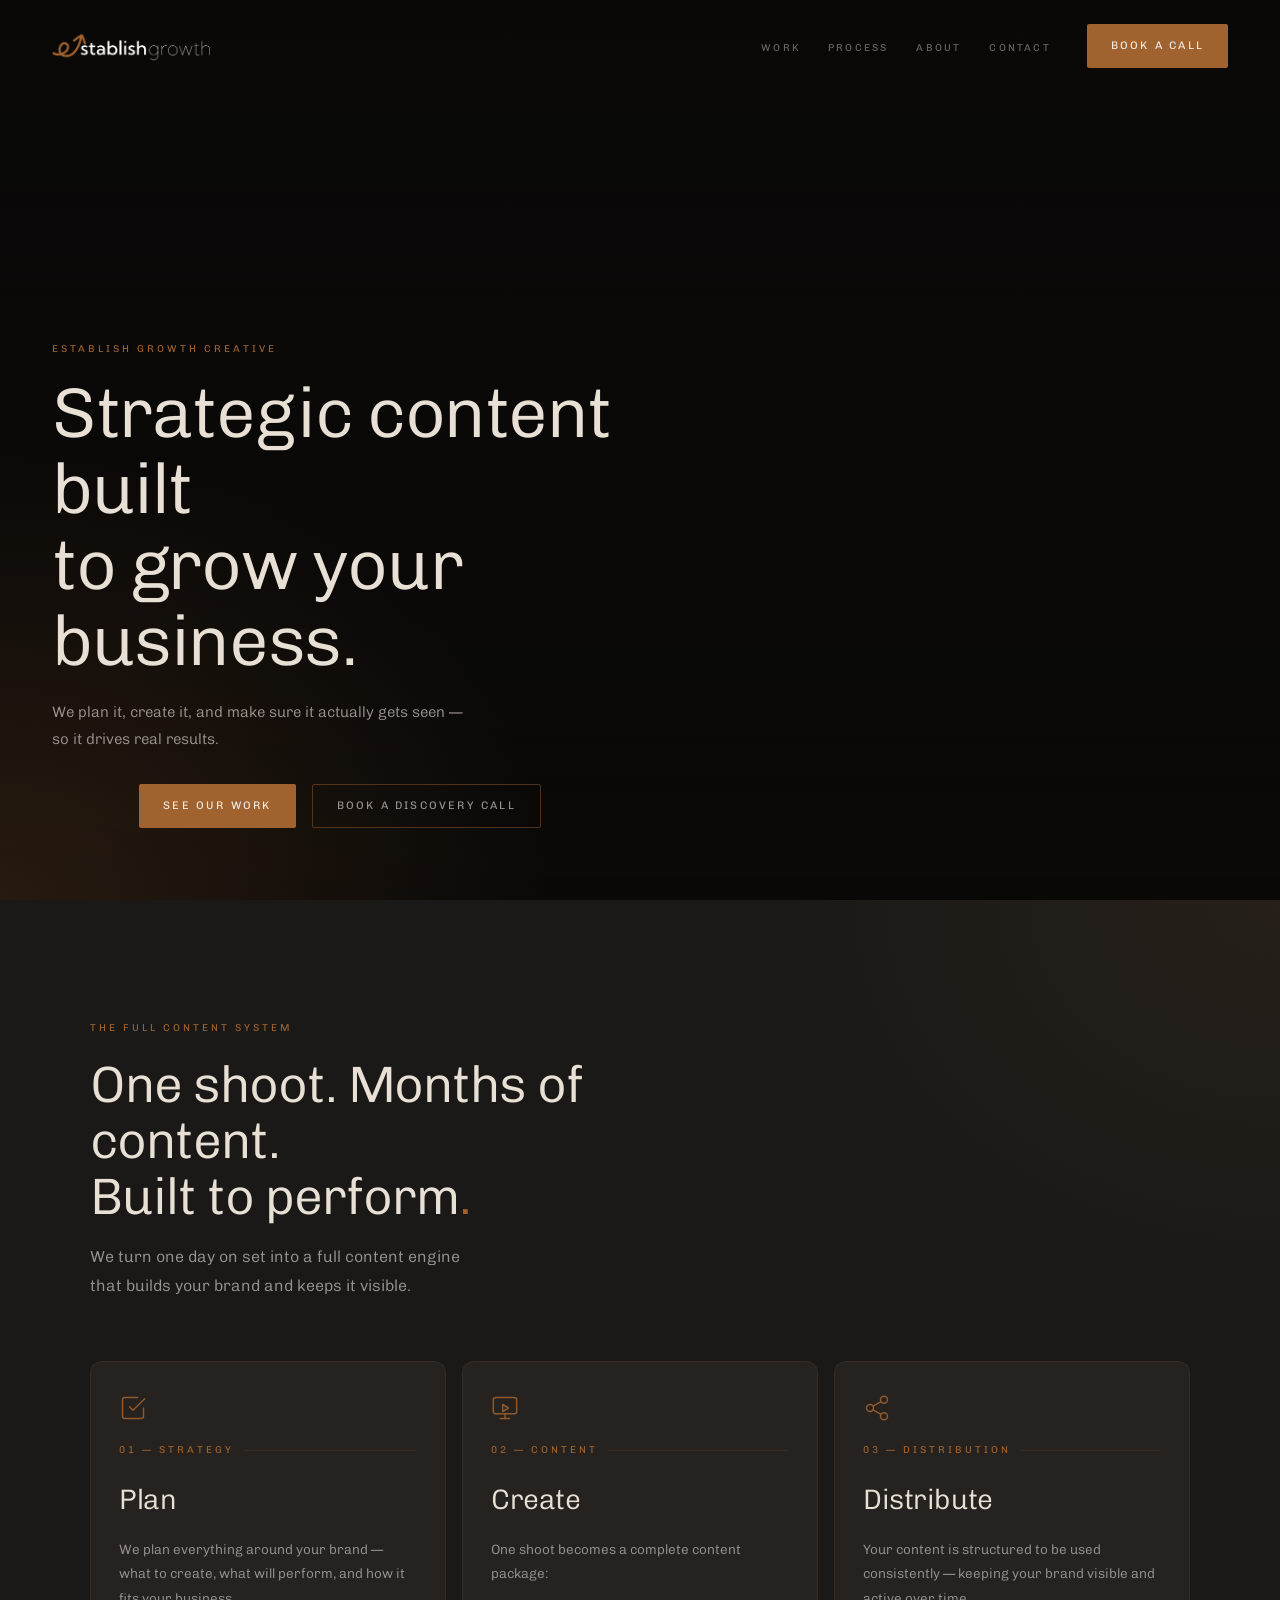
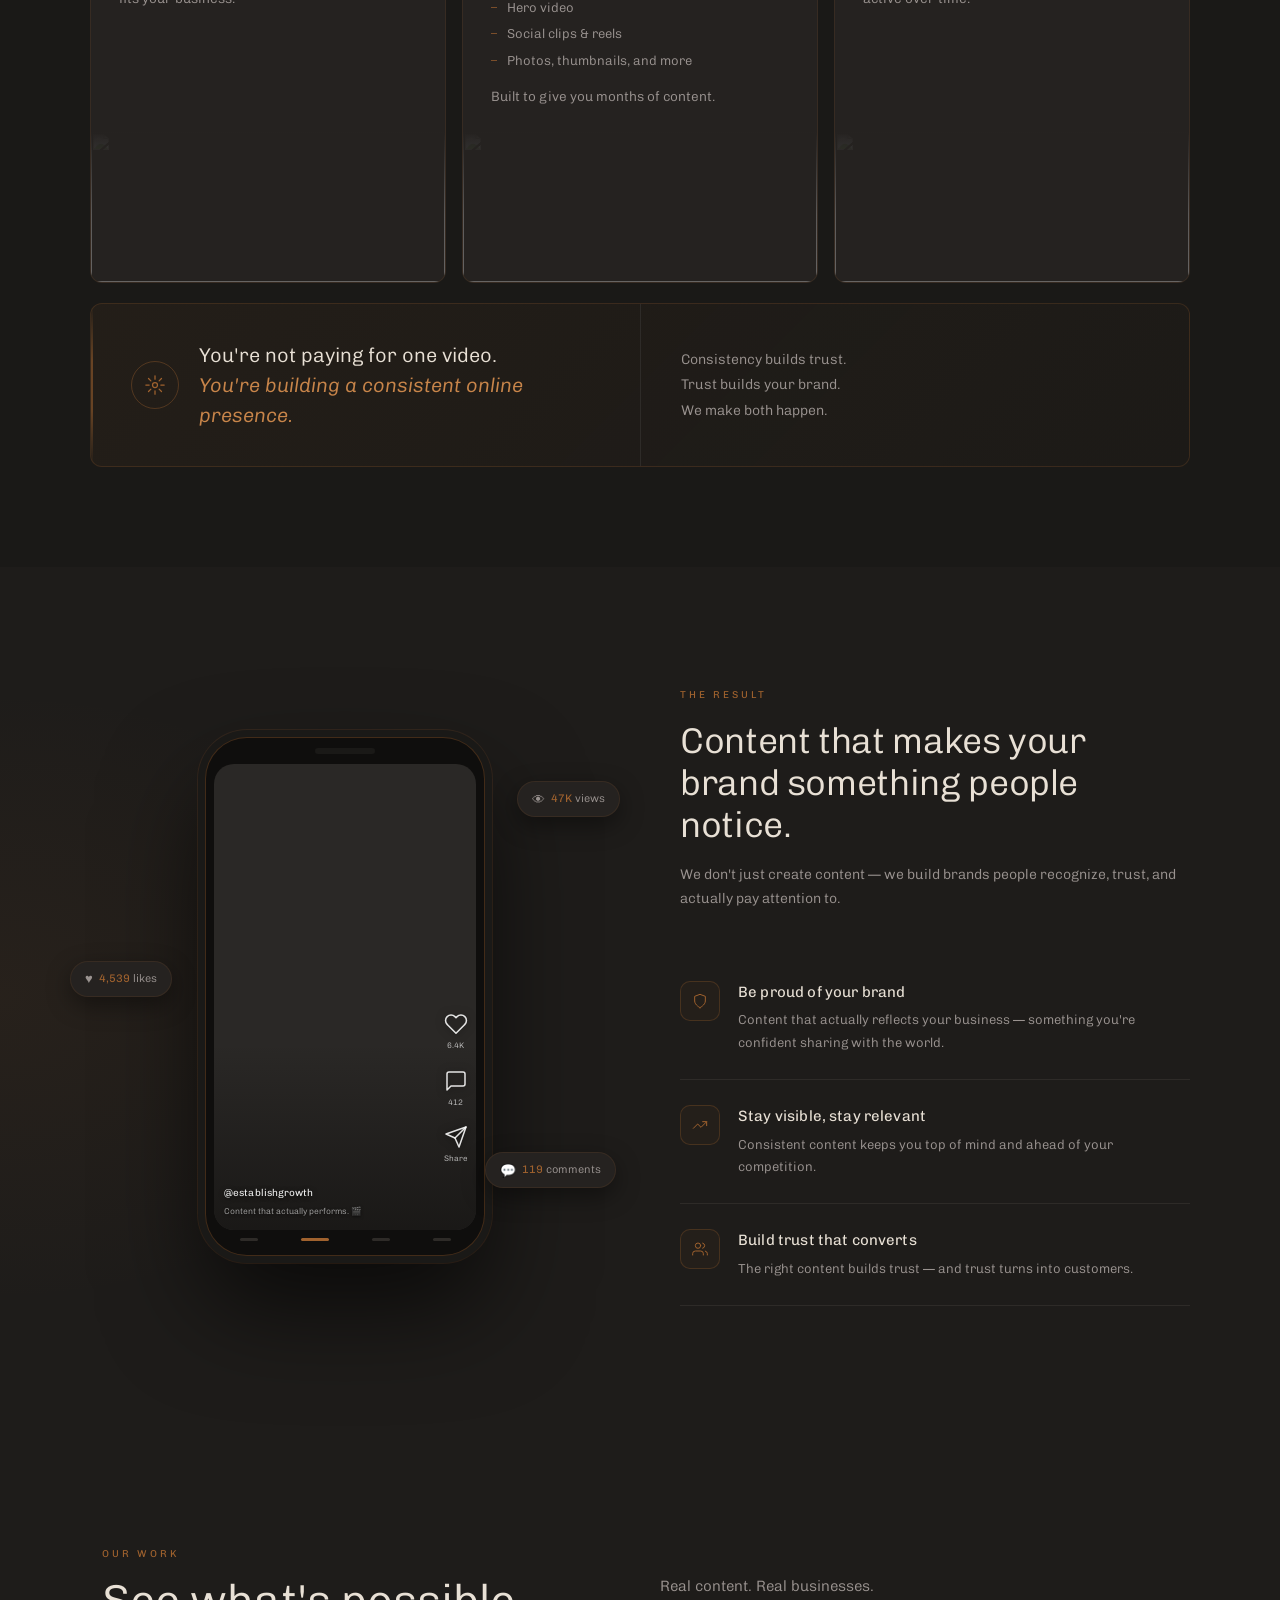
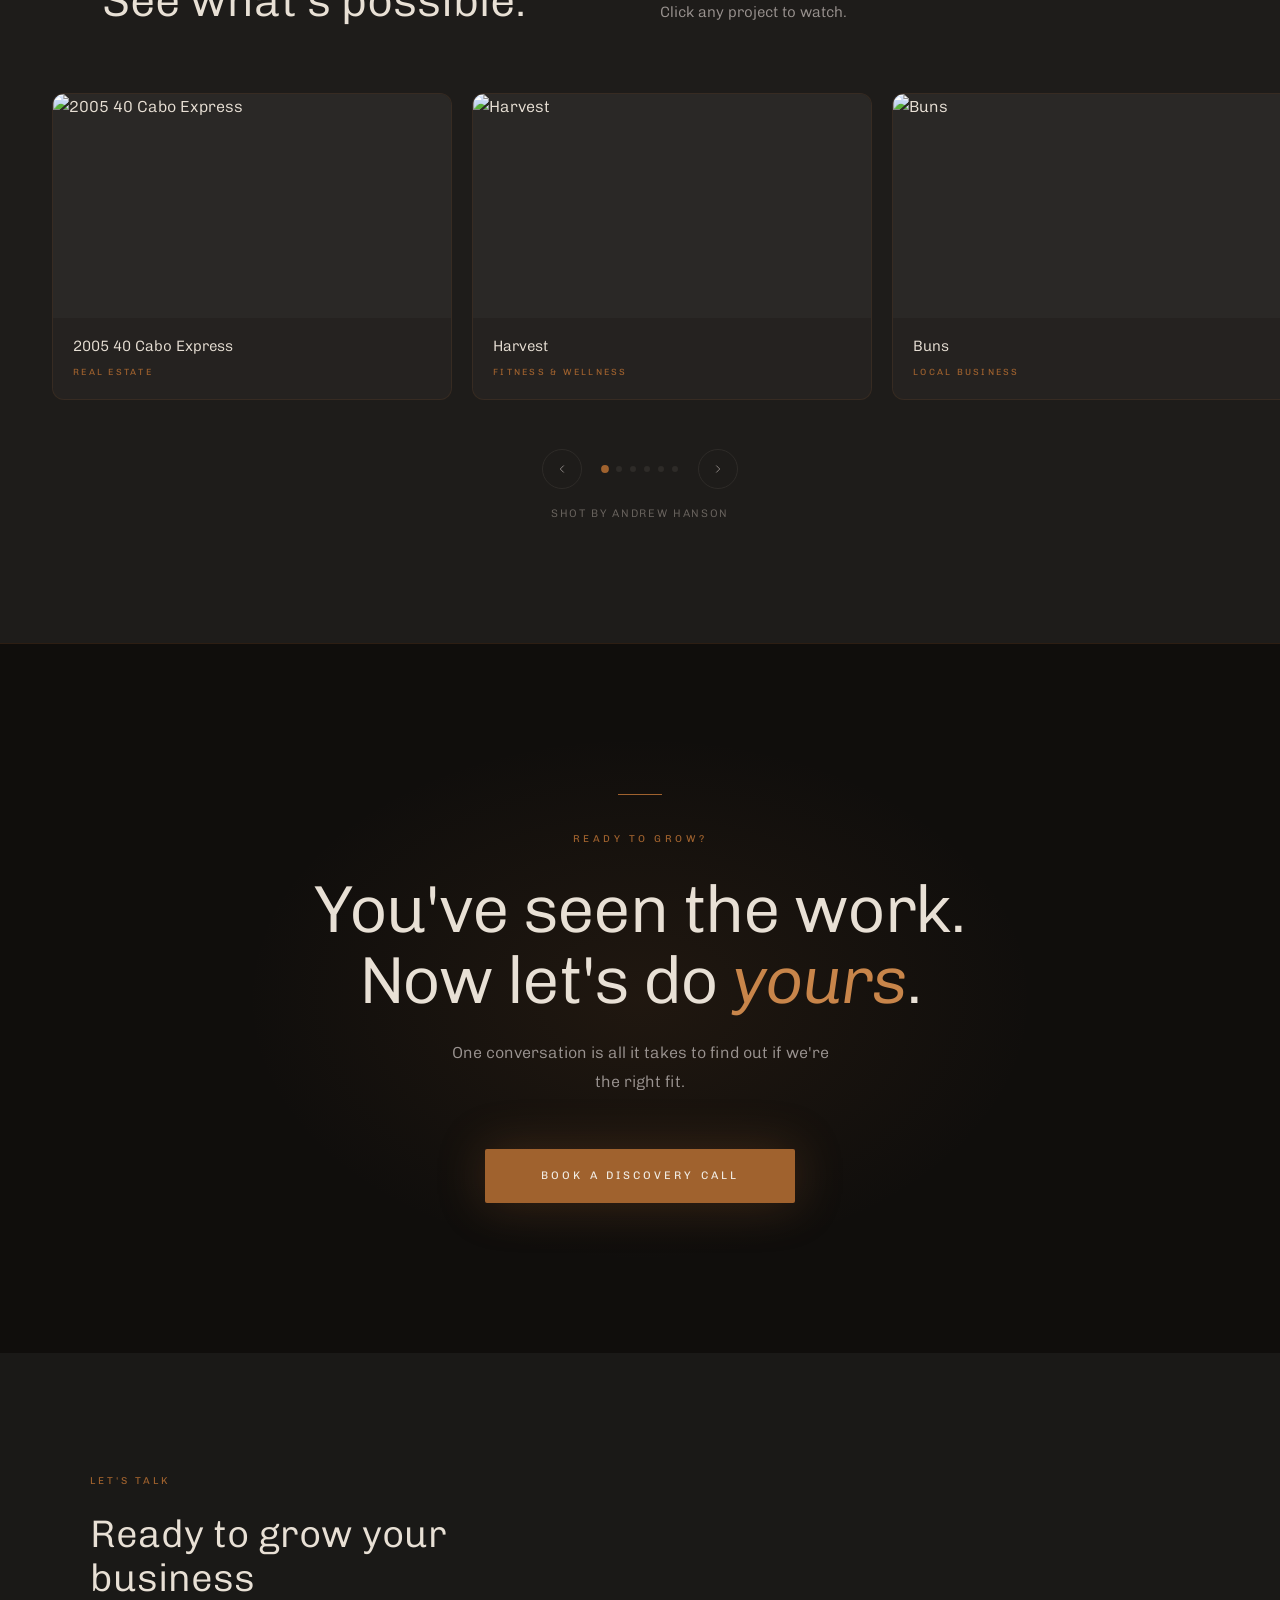
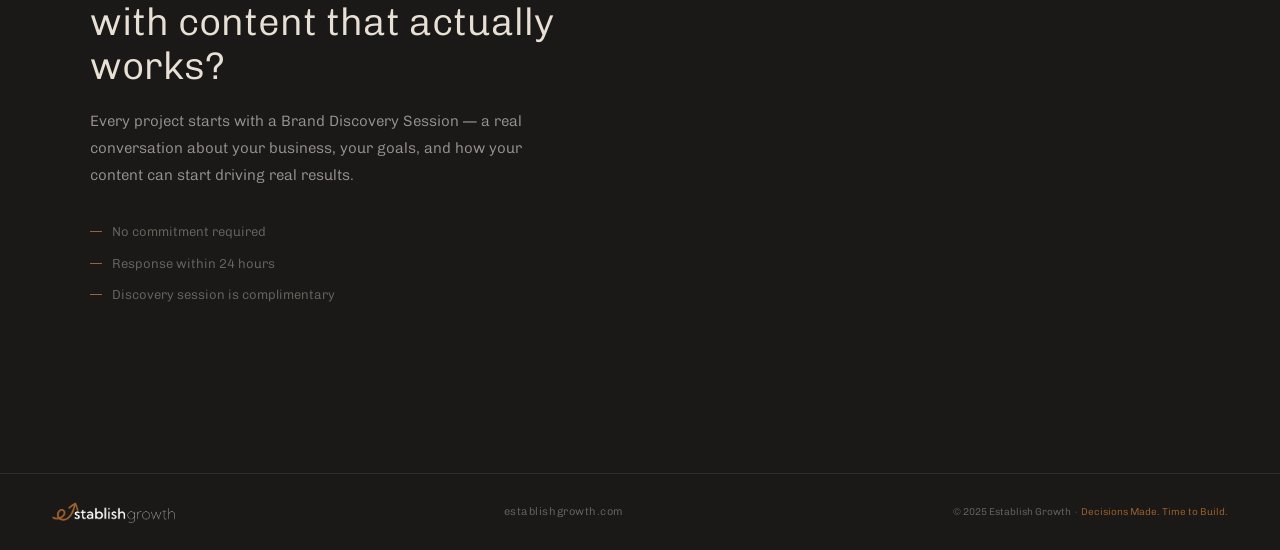
==== index.html @ cb377e22 "Embed GHL form and remove existing contact form Replaced the contact form with an embedded GHL form " ====
<!DOCTYPE html>
<html lang="en">
<head>
  <meta charset="UTF-8">
  <meta name="viewport" content="width=device-width, initial-scale=1.0">
  <title>Establish Growth Creative — Content That Actually Works</title>
  <link rel="preconnect" href="https://fonts.googleapis.com">
  <link rel="preconnect" href="https://fonts.gstatic.com" crossorigin>
  <link href="https://fonts.googleapis.com/css2?family=Chivo:wght@300;400&display=swap" rel="stylesheet">
  <style>
    :root {
      --bg:                #1A1917;
      --bg-mid:            #1E1C1A;
      --surface:           #252220;
      --surface-2:         #2A2826;
      --copper:            #A0622E;
      --copper-light:      #C8854A;
      --copper-dark:       #7A4A22;
      --copper-glow:       rgba(160,98,46,0.18);
      --copper-glow-sm:    rgba(160,98,46,0.09);
      --text:              #E8E0D5;
      --text-muted:        #9A9390;
      --text-dim:          #6B6560;
      --divider:           #2E2B28;
      --light-bg:          #F0EBE3;
      --card-border:       rgba(160,98,46,0.14);
      --card-border-hover: rgba(160,98,46,0.55);
      --radius:            2px;
    }

    *, *::before, *::after { box-sizing: border-box; margin: 0; padding: 0; }
    html { scroll-behavior: smooth; }

    body {
      font-family: 'Chivo', sans-serif;
      font-weight: 300;
      background: var(--bg);
      color: var(--text);
      overflow-x: hidden;
      line-height: 1.65;
    }

    /* ── UTILITIES ─────────────────────────────────────────── */
    .eyebrow {
      font-size: 10px;
      font-weight: 400;
      letter-spacing: 0.3em;
      text-transform: uppercase;
      color: var(--copper);
    }

    .fade-up {
      opacity: 0;
      transform: translateY(24px);
      transition: opacity 0.7s ease, transform 0.7s ease;
    }
    .fade-up.visible { opacity: 1; transform: translateY(0); }

    .btn-copper {
      font-family: 'Chivo', sans-serif;
      font-size: 11px;
      font-weight: 400;
      letter-spacing: 0.2em;
      text-transform: uppercase;
      background: var(--copper);
      color: var(--light-bg);
      border: none;
      padding: 13px 24px;
      border-radius: var(--radius);
      cursor: pointer;
      text-decoration: none;
      display: inline-block;
      transition: background 0.2s ease;
      white-space: nowrap;
    }
    .btn-copper:hover { background: var(--copper-light); }

    .btn-ghost {
      font-family: 'Chivo', sans-serif;
      font-size: 11px;
      font-weight: 400;
      letter-spacing: 0.2em;
      text-transform: uppercase;
      background: transparent;
      color: var(--text-muted);
      border: 1px solid rgba(160,98,46,0.45);
      padding: 12px 24px;
      border-radius: var(--radius);
      cursor: pointer;
      text-decoration: none;
      display: inline-block;
      transition: border-color 0.2s, color 0.2s;
      white-space: nowrap;
    }
    .btn-ghost:hover { border-color: var(--copper-light); color: var(--text); }

    /* ── NAV ───────────────────────────────────────────────── */
    nav {
      position: fixed;
      top: 0; left: 0; right: 0;
      z-index: 100;
      display: flex;
      align-items: center;
      justify-content: space-between;
      padding: 24px 52px;
      transition: background 0.4s, padding 0.4s, backdrop-filter 0.4s;
    }
    nav.scrolled {
      background: rgba(26,25,23,0.93);
      backdrop-filter: blur(16px);
      -webkit-backdrop-filter: blur(16px);
      padding: 16px 52px;
      border-bottom: 1px solid var(--divider);
    }

    .nav-logo {
      display: flex;
      align-items: center;
      text-decoration: none;
    }
    .nav-logo img {
      height: 36px;
      width: auto;
      display: block;
    }

    .nav-right {
      display: flex;
      align-items: center;
      gap: 36px;
    }
    .nav-links {
      display: flex;
      gap: 28px;
      list-style: none;
    }
    .nav-links a {
      font-size: 10px;
      font-weight: 400;
      letter-spacing: 0.22em;
      text-transform: uppercase;
      color: var(--text-dim);
      text-decoration: none;
      transition: color 0.2s;
    }
    .nav-links a:hover { color: var(--text); }

    .hamburger {
      display: none;
      flex-direction: column;
      gap: 5px;
      cursor: pointer;
      padding: 4px;
    }
    .hamburger span {
      display: block;
      width: 22px;
      height: 1px;
      background: var(--text);
      transition: all 0.3s;
    }

    .mobile-menu {
      display: none;
      position: fixed;
      inset: 0;
      z-index: 99;
      background: rgba(26,25,23,0.98);
      backdrop-filter: blur(20px);
      flex-direction: column;
      align-items: center;
      justify-content: center;
      gap: 36px;
    }
    .mobile-menu.open { display: flex; }
    .mobile-menu a {
      font-size: 26px;
      font-weight: 300;
      color: var(--text);
      text-decoration: none;
      letter-spacing: 0.04em;
      transition: color 0.2s;
    }
    .mobile-menu a:hover { color: var(--copper); }

    /* ── HERO ──────────────────────────────────────────────── */
    #hero {
      position: relative;
      height: 100vh;
      min-height: 600px;
      overflow: hidden;
      display: flex;
      align-items: flex-end;
      background: #0a0908;
    }

    /* Full-bleed Vimeo background */
    .hero-vimeo-bg {
      position: absolute;
      top: 50%; left: 50%;
      transform: translate(-50%, -50%);
      /* always covers viewport regardless of aspect ratio */
      width: 100vw;
      height: 56.25vw;   /* 16:9 */
      min-height: 100vh;
      min-width: 177.78vh; /* 16:9 inverse */
      pointer-events: none;
      z-index: 0;
    }
    .hero-vimeo-bg iframe {
      position: absolute;
      top: 0; left: 0;
      width: 100%; height: 100%;
      border: none;
    }

    /* Dark overlay for readability */
    .hero-overlay {
      position: absolute;
      inset: 0;
      background: linear-gradient(
        to top,
        rgba(10,9,8,0.80) 0%,
        rgba(10,9,8,0.45) 50%,
        rgba(10,9,8,0.25) 100%
      );
      z-index: 1;
    }

    /* Copper glow bottom-left */
    .hero-glow {
      position: absolute;
      bottom: 0; left: 0;
      width: 600px; height: 500px;
      background: radial-gradient(ellipse at bottom left, rgba(160,98,46,0.2) 0%, transparent 65%);
      z-index: 2;
      pointer-events: none;
    }

    /* Text content — bottom-left, cinematic */
    .hero-content {
      position: relative;
      z-index: 3;
      padding: 0 52px 72px;
      max-width: 680px;
    }

    .hero-eyebrow { margin-bottom: 18px; }

    .hero-h1 {
      font-size: clamp(36px, 5.5vw, 72px);
      font-weight: 300;
      line-height: 1.08;
      color: var(--text);
      letter-spacing: -0.02em;
      margin-bottom: 20px;
    }

    .hero-sub {
      font-size: 15px;
      color: var(--text-muted);
      max-width: 420px;
      margin-bottom: 32px;
      line-height: 1.75;
    }
    .hero-ctas {
      display: flex;
      gap: 16px;
      align-items: center;
      flex-wrap: wrap;
      justify-content: center;
    }

    /* ── POSITIONING ───────────────────────────────────────── */
    #hook {
      padding: 100px 52px;
      background: var(--bg);
      position: relative;
      overflow: hidden;
      text-align: center;
    }

    .hook-glow {
      position: absolute;
      top: 50%; left: 50%;
      transform: translate(-50%, -50%);
      width: 700px; height: 500px;
      background: radial-gradient(ellipse, rgba(160,98,46,0.07) 0%, transparent 68%);
      pointer-events: none;
    }

    .hook-inner {
      max-width: 700px;
      margin: 0 auto;
      position: relative;
      z-index: 1;
    }

    .hook-problem-label {
      font-size: clamp(22px, 3vw, 38px);
      font-weight: 300;
      color: var(--text);
      letter-spacing: -0.01em;
      line-height: 1.2;
      margin-bottom: 32px;
    }

    .hook-problem-label em {
      font-style: normal;
      color: var(--copper);
    }

    .hook-headline {
      font-size: clamp(26px, 4vw, 52px);
      font-weight: 300;
      color: var(--text);
      line-height: 1.15;
      letter-spacing: -0.02em;
      margin-bottom: 28px;
    }

    .hook-body {
      font-size: clamp(15px, 1.5vw, 18px);
      color: var(--text-muted);
      line-height: 1.8;
      margin-bottom: 36px;
    }

    .hook-bridge {
      font-size: clamp(16px, 1.8vw, 22px);
      font-weight: 300;
      color: var(--text);
      font-style: italic;
      opacity: 0.75;
    }

    /* ── CONTENT SYSTEM ─────────────────────────────────────── */
    #system {
      padding: 120px 52px 100px;
      background: var(--bg);
      position: relative;
      overflow: hidden;
    }

    .system-corner-glow {
      position: absolute;
      top: 0; right: 0;
      width: 650px; height: 520px;
      background: radial-gradient(ellipse at top right, rgba(160,98,46,0.09) 0%, transparent 58%);
      pointer-events: none;
      z-index: 0;
    }

    .system-bg-photo {
      position: absolute;
      top: -30px; right: -30px;
      width: 500px; height: 400px;
      background: url('https://raw.githubusercontent.com/establishgrowth/establish-growth/main/whiskey-thumbnail.jpg') center/cover;
      opacity: 0.055;
      border-radius: 0 0 0 80px;
      pointer-events: none;
      z-index: 0;
    }

    .system-inner {
      max-width: 1100px;
      margin: 0 auto;
      position: relative;
      z-index: 1;
    }

    .system-header {
      max-width: 640px;
      margin-bottom: 60px;
    }

    .system-header .eyebrow { margin-bottom: 20px; }

    .system-headline {
      font-size: clamp(30px, 4vw, 54px);
      font-weight: 300;
      color: var(--text);
      line-height: 1.1;
      letter-spacing: -0.02em;
      margin-bottom: 18px;
    }

    .system-headline .hl-dot { color: var(--copper); }

    .system-subhead {
      font-size: clamp(14px, 1.4vw, 16px);
      color: var(--text-muted);
      font-weight: 300;
      line-height: 1.8;
    }

    .system-cols {
      display: grid;
      grid-template-columns: repeat(3, 1fr);
      gap: 16px;
      background: transparent;
      border: none;
      border-radius: 0;
      overflow: visible;
      margin-bottom: 20px;
    }

    .sys-col {
      background: var(--surface);
      border: 1px solid var(--card-border);
      border-radius: 12px;
      padding: 0;
      overflow: hidden;
      display: flex;
      flex-direction: column;
      transition: border-color 0.3s ease, transform 0.35s ease, box-shadow 0.35s ease;
    }

    .sys-col:hover {
      border-color: rgba(160,98,46,0.48);
      transform: translateY(-5px);
      box-shadow: 0 24px 56px rgba(0,0,0,0.45), 0 0 32px rgba(160,98,46,0.07);
    }

    .sys-col-content {
      padding: 32px 28px 24px;
      flex: 1;
    }

    .sys-col-icon {
      width: 28px;
      height: 28px;
      color: var(--copper);
      opacity: 0.88;
      margin-bottom: 20px;
    }

    .sys-col-icon svg {
      width: 100%;
      height: 100%;
      stroke: currentColor;
      fill: none;
      stroke-width: 1.25;
      stroke-linecap: round;
      stroke-linejoin: round;
    }

    .sys-col-num {
      font-size: 10px;
      font-weight: 400;
      letter-spacing: 0.3em;
      text-transform: uppercase;
      color: var(--copper);
      margin-bottom: 18px;
      display: flex;
      align-items: center;
      gap: 10px;
    }

    .sys-col-num::after {
      content: '';
      flex: 1;
      height: 1px;
      background: var(--card-border);
    }

    .sys-col-title {
      font-size: clamp(22px, 2.2vw, 30px);
      font-weight: 300;
      color: var(--text);
      margin-bottom: 14px;
      letter-spacing: -0.015em;
    }

    .sys-col-body {
      font-size: 13.5px;
      color: var(--text-muted);
      line-height: 1.8;
    }

    .sys-col-list {
      list-style: none;
      margin-top: 12px;
      display: flex;
      flex-direction: column;
      gap: 7px;
    }

    .sys-col-list li {
      font-size: 13px;
      color: var(--text-muted);
      padding-left: 16px;
      position: relative;
      line-height: 1.5;
    }

    .sys-col-list li::before {
      content: '';
      position: absolute;
      left: 0; top: 9px;
      width: 6px; height: 1px;
      background: var(--copper);
      opacity: 0.7;
    }

    /* Card image strip */
    .sys-col-visual {
      height: 150px;
      position: relative;
      overflow: hidden;
      flex-shrink: 0;
    }

    .sys-col-visual-img {
      width: 100%;
      height: 100%;
      object-fit: cover;
      opacity: 0.42;
      transition: opacity 0.5s ease, transform 0.65s ease;
      filter: saturate(0.55);
      display: block;
    }

    .sys-col:hover .sys-col-visual-img {
      opacity: 0.58;
      transform: scale(1.05);
    }

    .sys-col-visual-overlay {
      position: absolute;
      inset: 0;
      background: linear-gradient(to bottom, var(--surface) 0%, rgba(37,34,32,0.15) 55%, rgba(37,34,32,0) 100%);
    }

    /* System closer — two-column callout bar */
    .system-closer {
      display: grid;
      grid-template-columns: 1fr auto 1fr;
      align-items: center;
      margin-top: 20px;
      border: 1px solid rgba(160,98,46,0.22);
      border-radius: 12px;
      background: linear-gradient(135deg, rgba(160,98,46,0.07) 0%, rgba(160,98,46,0.02) 100%);
      overflow: hidden;
      position: relative;
    }

    .system-closer::before {
      content: '';
      position: absolute;
      top: 0; left: 0; bottom: 0;
      width: 2px;
      background: linear-gradient(to bottom, transparent, var(--copper) 35%, var(--copper) 65%, transparent);
      opacity: 0.55;
    }

    .closer-left {
      padding: 36px 40px;
      display: flex;
      align-items: center;
      gap: 20px;
    }

    .closer-icon {
      width: 48px;
      height: 48px;
      border: 1px solid rgba(160,98,46,0.38);
      border-radius: 50%;
      display: flex;
      align-items: center;
      justify-content: center;
      flex-shrink: 0;
      color: var(--copper);
    }

    .closer-icon svg {
      width: 20px; height: 20px;
      stroke: currentColor;
      fill: none;
      stroke-width: 1.5;
      stroke-linecap: round;
      stroke-linejoin: round;
    }

    .closer-text-main {
      font-size: clamp(15px, 1.7vw, 20px);
      font-weight: 300;
      color: var(--text);
      line-height: 1.5;
    }

    .closer-text-main strong {
      color: var(--copper-light);
      font-weight: 300;
      font-style: italic;
    }

    .closer-divider {
      width: 1px;
      align-self: stretch;
      background: var(--divider);
    }

    .closer-right {
      padding: 36px 40px;
      font-size: 14px;
      color: var(--text-muted);
      line-height: 1.85;
    }

    /* ── CONVERSION BREAK ───────────────────────────────────── */
    #addon {
      padding: 150px 52px;
      background: #100e0c;
      position: relative;
      overflow: hidden;
      text-align: center;
      border-top: 1px solid rgba(160,98,46,0.2);
    }

    .addon-glow {
      position: absolute;
      top: 50%; left: 50%;
      transform: translate(-50%, -50%);
      width: 900px; height: 600px;
      background: radial-gradient(ellipse, rgba(160,98,46,0.11) 0%, transparent 62%);
      pointer-events: none;
    }

    .addon-inner {
      max-width: 660px;
      margin: 0 auto;
      position: relative;
      z-index: 1;
    }

    .addon-rule {
      width: 44px;
      height: 1px;
      background: var(--copper);
      margin: 0 auto 36px;
      opacity: 0.85;
    }

    .addon-inner .eyebrow {
      margin-bottom: 26px;
      letter-spacing: 0.35em;
    }

    .addon-headline {
      font-size: clamp(36px, 5.2vw, 68px);
      font-weight: 300;
      color: var(--text);
      line-height: 1.08;
      letter-spacing: -0.025em;
      margin-bottom: 22px;
    }

    .addon-headline em {
      font-style: italic;
      color: var(--copper-light);
    }

    .addon-sub {
      font-size: clamp(14px, 1.4vw, 16px);
      color: var(--text-muted);
      line-height: 1.8;
      margin: 0 auto 52px;
      max-width: 400px;
    }

    .btn-addon {
      font-family: 'Chivo', sans-serif;
      font-size: 11px;
      font-weight: 400;
      letter-spacing: 0.28em;
      text-transform: uppercase;
      background: var(--copper);
      color: var(--light-bg);
      border: none;
      padding: 18px 56px;
      border-radius: var(--radius);
      cursor: pointer;
      text-decoration: none;
      display: inline-block;
      transition: background 0.25s ease, box-shadow 0.3s ease;
      box-shadow: 0 0 48px rgba(160,98,46,0.28);
    }
    .btn-addon:hover {
      background: var(--copper-light);
      box-shadow: 0 0 72px rgba(160,98,46,0.5);
    }

    @media (max-width: 900px) {
      #hook   { padding: 80px 24px; }
      #system { padding: 80px 24px; }
      #addon  { padding: 100px 24px; }
      .system-cols { grid-template-columns: 1fr; }
      .system-closer { grid-template-columns: 1fr; }
      .closer-divider { display: none; }
      .closer-left  { padding: 28px 24px; }
      .closer-right { padding: 0 24px 28px; border-top: 1px solid var(--divider); margin-top: 0; }
    }

    /* ── PROCESS ───────────────────────────────────────────── */
    #process {
      padding: 120px 52px;
      background: var(--bg-mid);
      position: relative;
      overflow: hidden;
    }

    .process-left-glow {
      position: absolute;
      left: 0; top: 50%;
      transform: translateY(-50%);
      width: 500px; height: 700px;
      background: radial-gradient(ellipse at left center, rgba(160,98,46,0.07) 0%, transparent 62%);
      pointer-events: none;
      z-index: 0;
    }

    .process-inner {
      max-width: 1100px;
      margin: 0 auto;
      display: grid;
      grid-template-columns: 1fr 1fr;
      gap: 80px;
      align-items: center;
      position: relative;
      z-index: 1;
    }

    /* Phone social UI sidebar */
    .phone-social-actions {
      position: absolute;
      right: 8px;
      bottom: 65px;
      z-index: 4;
      display: flex;
      flex-direction: column;
      align-items: center;
      gap: 16px;
    }

    .phone-social-action {
      display: flex;
      flex-direction: column;
      align-items: center;
      gap: 3px;
    }

    .phone-action-icon {
      width: 24px;
      height: 24px;
      color: rgba(255,255,255,0.88);
      filter: drop-shadow(0 1px 4px rgba(0,0,0,0.55));
    }

    .phone-action-count {
      font-size: 8px;
      color: rgba(255,255,255,0.7);
      letter-spacing: 0.01em;
      text-align: center;
      font-family: 'Chivo', sans-serif;
    }

    /* Phone handle/caption overlay */
    .phone-handle-overlay {
      position: absolute;
      bottom: 12px;
      left: 10px;
      right: 46px;
      z-index: 4;
      display: flex;
      flex-direction: column;
      gap: 2px;
    }

    .phone-handle {
      font-size: 10px;
      font-weight: 400;
      color: rgba(255,255,255,0.92);
      letter-spacing: 0.01em;
      text-shadow: 0 1px 5px rgba(0,0,0,0.65);
      font-family: 'Chivo', sans-serif;
    }

    .phone-caption {
      font-size: 8.5px;
      color: rgba(255,255,255,0.6);
      text-shadow: 0 1px 3px rgba(0,0,0,0.5);
      font-family: 'Chivo', sans-serif;
    }

    /* Outcome icon squares */
    .outcome-icon {
      width: 40px;
      height: 40px;
      border: 1px solid rgba(160,98,46,0.28);
      border-radius: 10px;
      display: flex;
      align-items: center;
      justify-content: center;
      flex-shrink: 0;
      color: var(--copper);
      background: rgba(160,98,46,0.05);
      margin-top: 1px;
    }

    .outcome-icon svg {
      width: 16px; height: 16px;
      stroke: currentColor;
      fill: none;
      stroke-width: 1.5;
      stroke-linecap: round;
      stroke-linejoin: round;
    }

    /* ── Phone mockup side ── */
    .process-phone-wrap {
      display: flex;
      align-items: center;
      justify-content: center;
      position: relative;
      padding: 40px 20px;
    }

    .phone-frame {
      width: 280px;
      background: #0f0e0d;
      border-radius: 42px;
      border: 1.5px solid rgba(160,98,46,0.35);
      box-shadow:
        0 0 0 7px #1a1917,
        0 0 0 8px rgba(160,98,46,0.15),
        0 50px 100px rgba(0,0,0,0.65);
      position: relative;
      z-index: 2;
      overflow: hidden;
      padding: 10px 8px;
      transition: box-shadow 0.8s ease;
    }

    .phone-frame.glow-finish {
      box-shadow:
        0 0 0 7px #1a1917,
        0 0 0 8px rgba(160,98,46,0.3),
        0 0 60px rgba(160,98,46,0.18),
        0 50px 100px rgba(0,0,0,0.65);
    }

    .phone-notch {
      width: 60px;
      height: 6px;
      background: #1a1917;
      border-radius: 10px;
      margin: 0 auto 10px;
    }

    .phone-video-area {
      width: 100%;
      aspect-ratio: 9/16;
      background: var(--surface-2);
      border-radius: 20px;
      display: flex;
      flex-direction: column;
      align-items: center;
      justify-content: center;
      gap: 10px;
      position: relative;
      overflow: hidden;
    }

    .phone-video-area::after {
      content: '';
      position: absolute;
      inset: 0;
      background: linear-gradient(to top, rgba(10,9,8,0.5) 0%, transparent 40%);
      border-radius: 20px;
    }

    /* Bottom bar mock */
    .phone-bottom-bar {
      display: flex;
      justify-content: space-around;
      align-items: center;
      padding: 8px 4px 4px;
    }
    .phone-bar-dot {
      width: 18px; height: 3px;
      border-radius: 2px;
      background: var(--divider);
    }
    .phone-bar-dot.active {
      background: var(--copper);
      width: 28px;
    }

    /* Floating engagement bubbles */
    .bubble {
      position: absolute;
      background: var(--surface);
      border: 1px solid var(--card-border);
      border-radius: 100px;
      display: flex;
      align-items: center;
      gap: 6px;
      padding: 8px 14px;
      font-size: 11px;
      font-weight: 300;
      color: var(--text-muted);
      white-space: nowrap;
      z-index: 3;
      box-shadow: 0 8px 24px rgba(0,0,0,0.4);
      opacity: 0;
      transition: opacity 0.5s ease;
    }
    .bubble.bubble-visible { opacity: 1; }

    .bubble-icon { font-size: 13px; line-height: 1; }
    .bubble-copper { color: var(--copper); font-weight: 400; }

    .bubble-views {
      top: 14%;
      right: -20px;
      animation: bubbleFloat 4s ease-in-out infinite;
    }
    .bubble-likes {
      top: 44%;
      left: -20px;
      animation: bubbleFloat 4s ease-in-out infinite 1.3s;
    }
    .bubble-comments {
      bottom: 18%;
      right: -16px;
      animation: bubbleFloat 4s ease-in-out infinite 2.1s;
    }

    @keyframes bubbleFloat {
      0%, 100% { transform: translateY(0px); }
      50%       { transform: translateY(-7px); }
    }

    /* ── Outcome side ── */
    .process-right { display: flex; flex-direction: column; gap: 0; }

    .process-header { margin-bottom: 44px; }
    .process-header .eyebrow { margin-bottom: 16px; }

    .process-heading {
      font-size: clamp(24px, 2.8vw, 38px);
      font-weight: 300;
      color: var(--text);
      line-height: 1.18;
      margin-bottom: 16px;
      letter-spacing: -0.01em;
    }

    .process-sub {
      font-size: 14px;
      color: var(--text-muted);
      line-height: 1.75;
    }

    .outcome-point {
      display: flex;
      gap: 18px;
      padding: 24px 0;
      border-bottom: 1px solid var(--divider);
      align-items: flex-start;
    }
    .outcome-point:first-of-type { border-top: 1px solid var(--divider); }

    .outcome-dot {
      width: 6px;
      height: 6px;
      border-radius: 50%;
      background: var(--copper);
      flex-shrink: 0;
      margin-top: 7px;
      opacity: 0.8;
    }

    .outcome-content {}

    .outcome-title {
      font-size: 15px;
      font-weight: 400;
      color: var(--text);
      margin-bottom: 5px;
      letter-spacing: 0.01em;
    }

    .outcome-desc {
      font-size: 13px;
      color: var(--text-muted);
      line-height: 1.75;
    }

    @media (max-width: 900px) {
      #process { padding: 80px 24px; }
      .process-inner {
        grid-template-columns: 1fr;
        gap: 52px;
      }
      .phone-frame { width: 240px; }
      .bubble-views  { right: -10px; }
      .bubble-likes  { left: -10px; }
      .bubble-comments { right: -8px; }
    }

    /* ── GALLERY ───────────────────────────────────────────── */
    #work {
      padding: 120px 0;
      background: var(--bg-mid);
    }
    .work-header {
      padding: 0 52px;
      max-width: 1180px;
      margin: 0 auto 52px;
      display: grid;
      grid-template-columns: 1fr 1fr;
      gap: 40px;
      align-items: end;
    }
    .work-header .eyebrow { margin-bottom: 14px; }
    .work-heading {
      font-size: clamp(26px, 3.5vw, 48px);
      font-weight: 300;
      color: var(--text);
      line-height: 1.1;
    }
    .work-sub {
      font-size: 15px;
      color: var(--text-muted);
      line-height: 1.75;
    }

    .carousel-wrapper { position: relative; }
    .carousel-outer {
      overflow: hidden;
      padding: 16px 52px 16px;
      cursor: grab;
      user-select: none;
    }
    .carousel-outer:active { cursor: grabbing; }
    .carousel-track {
      display: flex;
      gap: 20px;
      transition: transform 0.45s cubic-bezier(0.25, 0.46, 0.45, 0.94);
      will-change: transform;
    }

    .video-card {
      flex: 0 0 400px;
      border-radius: 12px;
      overflow: hidden;
      background: var(--surface);
      border: 1px solid var(--card-border);
      cursor: pointer;
      transition: border-color 0.25s, transform 0.25s;
    }
    .video-card:hover {
      border-color: var(--card-border-hover);
      transform: translateY(-4px);
    }

    .card-thumb {
      position: relative;
      width: 100%;
      aspect-ratio: 16/9;
      background: var(--surface-2);
      display: flex;
      align-items: center;
      justify-content: center;
      overflow: hidden;
    }
    .card-thumb img {
      position: absolute;
      inset: 0;
      width: 100%; height: 100%;
      object-fit: cover;
    }
    .card-thumb-label {
      font-size: 11px;
      letter-spacing: 0.28em;
      text-transform: uppercase;
      color: var(--text-dim);
      user-select: none;
    }
    .card-duotone {
      position: absolute;
      inset: 0;
      background: #A0622E;
      mix-blend-mode: multiply;
      opacity: 0;
      transition: opacity 0.25s ease;
      pointer-events: none;
    }
    .card-play-overlay {
      position: absolute;
      inset: 0;
      display: flex;
      align-items: center;
      justify-content: center;
      opacity: 0;
      transition: opacity 0.25s ease;
    }
    .card-play-btn {
      width: 54px; height: 54px;
      border-radius: 50%;
      background: rgba(245,242,237,0.9);
      border: 2px solid var(--copper);
      display: flex;
      align-items: center;
      justify-content: center;
    }
    .card-play-btn svg { width: 16px; height: 16px; fill: var(--copper); margin-left: 2px; }

    .video-card:hover .card-duotone { opacity: 0.65; }
    .video-card:hover .card-play-overlay { opacity: 1; }

    .card-info { padding: 16px 20px 20px; }
    .card-title { font-size: 15px; font-weight: 300; color: var(--text); margin-bottom: 6px; }
    .card-cat {
      font-size: 9px;
      font-weight: 400;
      letter-spacing: 0.25em;
      text-transform: uppercase;
      color: var(--copper);
    }

    .carousel-credit {
      text-align: center;
      font-size: 11px;
      letter-spacing: 0.15em;
      text-transform: uppercase;
      color: var(--text-dim);
      margin-top: 16px;
      min-height: 16px;
      transition: opacity 0.3s ease;
    }

    .carousel-controls {
      display: flex;
      align-items: center;
      justify-content: center;
      gap: 20px;
      margin-top: 32px;
      padding: 0 52px;
    }
    .c-arrow {
      width: 40px; height: 40px;
      border: 1px solid var(--divider);
      border-radius: 50%;
      background: transparent;
      display: flex;
      align-items: center;
      justify-content: center;
      cursor: pointer;
      color: var(--text-muted);
      transition: border-color 0.2s, color 0.2s, background 0.2s;
    }
    .c-arrow:hover { border-color: var(--copper); color: var(--copper); background: var(--copper-glow-sm); }
    .c-arrow svg { width: 14px; height: 14px; stroke: currentColor; fill: none; stroke-width: 1.5; }

    .c-dots { display: flex; gap: 8px; align-items: center; }
    .dot {
      width: 6px; height: 6px;
      border-radius: 50%;
      background: var(--divider);
      cursor: pointer;
      transition: background 0.2s, transform 0.2s;
    }
    .dot.active { background: var(--copper); transform: scale(1.3); }

    /* ── LIGHTBOX ──────────────────────────────────────────── */
    .lightbox {
      position: fixed;
      inset: 0;
      z-index: 1000;
      background: rgba(0,0,0,0.9);
      display: flex;
      align-items: center;
      justify-content: center;
      opacity: 0;
      pointer-events: none;
      transition: opacity 0.3s ease;
    }
    .lightbox.open { opacity: 1; pointer-events: all; }
    .lb-inner {
      position: relative;
      width: 80vw;
      max-width: 1100px;
      aspect-ratio: 16/9;
      background: #000;
      border-radius: 2px;
    }
    .lb-inner iframe { width: 100%; height: 100%; border: none; }
    .lb-close {
      position: absolute;
      top: -44px; right: 0;
      background: none;
      border: none;
      color: var(--text-muted);
      font-family: 'Chivo', sans-serif;
      font-size: 11px;
      letter-spacing: 0.2em;
      text-transform: uppercase;
      cursor: pointer;
      display: flex;
      align-items: center;
      gap: 8px;
      transition: color 0.2s;
    }
    .lb-close:hover { color: var(--text); }

    /* ── ABOUT ─────────────────────────────────────────────── */
    #about {
      padding: 120px 52px;
      background: var(--surface);
    }
    .about-inner {
      max-width: 1100px;
      margin: 0 auto;
      display: grid;
      grid-template-columns: 1fr 1.1fr;
      gap: 72px;
      align-items: center;
    }
    .about-photo-block {
      background: var(--surface-2);
      border: 1px solid var(--card-border);
      border-radius: var(--radius);
      aspect-ratio: 4/5;
      display: flex;
      align-items: center;
      justify-content: center;
      font-size: 12px;
      font-weight: 300;
      font-style: italic;
      color: var(--text-dim);
      letter-spacing: 0.05em;
    }
    .about-right .eyebrow { margin-bottom: 22px; }
    .about-heading {
      font-size: clamp(24px, 2.8vw, 40px);
      font-weight: 300;
      color: var(--text);
      line-height: 1.2;
      margin-bottom: 20px;
    }
    .about-body {
      font-size: 15px;
      color: var(--text-muted);
      line-height: 1.8;
      margin-bottom: 28px;
    }
    .about-coming {
      font-size: 12px;
      color: var(--text-dim);
      font-style: italic;
      text-decoration: none;
      border-bottom: 1px solid var(--divider);
      padding-bottom: 2px;
      transition: color 0.2s, border-color 0.2s;
    }
    .about-coming:hover { color: var(--copper); border-color: var(--copper); }

    /* ── CONTACT ───────────────────────────────────────────── */
    #contact {
      padding: 120px 52px;
      background: var(--bg);
    }
    .contact-inner {
      max-width: 1100px;
      margin: 0 auto;
      display: grid;
      grid-template-columns: 1fr 1.1fr;
      gap: 80px;
      align-items: start;
    }
    .contact-left .eyebrow { margin-bottom: 22px; }
    .contact-heading {
      font-size: clamp(26px, 3vw, 44px);
      font-weight: 300;
      color: var(--text);
      line-height: 1.15;
      margin-bottom: 20px;
    }
    .contact-body {
      font-size: 15px;
      color: var(--text-muted);
      line-height: 1.8;
      margin-bottom: 32px;
    }
    .trust-list { list-style: none; display: flex; flex-direction: column; gap: 10px; }
    .trust-list li {
      font-size: 13px;
      color: var(--text-dim);
      display: flex;
      align-items: center;
      gap: 10px;
    }
    .trust-list li::before {
      content: '';
      display: block;
      width: 12px; height: 1px;
      background: var(--copper);
      flex-shrink: 0;
    }

    .contact-form { display: flex; flex-direction: column; gap: 18px; }
    .ghl-form-wrap { width: 100%; min-height: 480px; }
    .ghl-form-wrap iframe { width: 100%; min-height: 480px; border: none; border-radius: 8px; display: block; }
    .form-group { display: flex; flex-direction: column; gap: 7px; }
    .form-label {
      font-size: 10px;
      font-weight: 400;
      letter-spacing: 0.2em;
      text-transform: uppercase;
      color: var(--text-dim);
    }
    .form-input, .form-select, .form-textarea {
      font-family: 'Chivo', sans-serif;
      font-size: 14px;
      font-weight: 300;
      color: var(--text);
      background: var(--surface);
      border: 1px solid var(--divider);
      border-radius: var(--radius);
      padding: 13px 15px;
      outline: none;
      transition: border-color 0.2s;
      width: 100%;
      -webkit-appearance: none;
      appearance: none;
    }
    .form-input::placeholder, .form-textarea::placeholder { color: var(--text-dim); }
    .form-input:focus, .form-select:focus, .form-textarea:focus { border-color: var(--copper); }
    .select-wrap { position: relative; }
    .select-wrap::after {
      content: '';
      position: absolute;
      right: 14px; top: 50%;
      transform: translateY(-50%);
      border-left: 4px solid transparent;
      border-right: 4px solid transparent;
      border-top: 5px solid var(--text-dim);
      pointer-events: none;
    }
    .form-select { cursor: pointer; }
    .form-select option { background: var(--surface); color: var(--text); }
    .form-textarea { resize: vertical; min-height: 110px; line-height: 1.6; }

    .btn-submit {
      font-family: 'Chivo', sans-serif;
      font-size: 11px;
      font-weight: 400;
      letter-spacing: 0.25em;
      text-transform: uppercase;
      background: var(--copper);
      color: var(--light-bg);
      border: none;
      padding: 18px;
      border-radius: var(--radius);
      cursor: pointer;
      width: 100%;
      transition: background 0.2s;
    }
    .btn-submit:hover { background: var(--copper-light); }

    .form-success { display: none; text-align: center; padding: 56px 20px; }
    .form-success.show { display: block; }
    .success-icon {
      width: 48px; height: 48px;
      border-radius: 50%;
      border: 1px solid var(--copper);
      display: flex;
      align-items: center;
      justify-content: center;
      margin: 0 auto 22px;
    }
    .success-icon svg { width: 20px; height: 20px; stroke: var(--copper); fill: none; stroke-width: 1.5; }
    .success-heading { font-size: 26px; font-weight: 300; color: var(--text); margin-bottom: 10px; }
    .success-sub { font-size: 14px; color: var(--text-muted); line-height: 1.7; }

    /* ── FOOTER ────────────────────────────────────────────── */
    footer {
      padding: 24px 52px;
      background: var(--bg);
      border-top: 1px solid var(--divider);
      display: flex;
      align-items: center;
      justify-content: space-between;
      flex-wrap: wrap;
      gap: 14px;
    }
    .footer-logo { text-decoration: none; display: flex; align-items: center; }
    .footer-logo img { height: 28px; width: auto; display: block; }
    .footer-url { font-size: 11px; color: var(--text-dim); letter-spacing: 0.05em; }
    .footer-copy { font-size: 10px; color: var(--text-dim); text-align: right; }
    .footer-copy span { color: var(--copper); }

    /* ── RESPONSIVE ────────────────────────────────────────── */
    @media (max-width: 900px) {
      nav, nav.scrolled { padding: 18px 24px; }
      .nav-links, .nav-right > .btn-copper { display: none; }
      .hamburger { display: flex; }

      .hero-content { padding: 0 24px 52px; }

      #hook { padding: 72px 24px; }

      #process { padding: 80px 24px; }

      .work-header { grid-template-columns: 1fr; padding: 0 24px; gap: 16px; }
      .carousel-outer { padding: 16px 24px; }
      .carousel-controls { padding: 0 24px; }
      .video-card { flex: 0 0 300px; }

      #about { padding: 72px 24px; }
      .about-inner { grid-template-columns: 1fr; gap: 40px; }
      .about-photo-block { aspect-ratio: 16/9; }

      #contact { padding: 80px 24px; }
      .contact-inner { grid-template-columns: 1fr; gap: 48px; }

      footer { padding: 20px 24px; flex-direction: column; align-items: flex-start; }
      .footer-copy { text-align: left; }
    }

    @media (max-width: 480px) {
      .hero-h1 { font-size: clamp(26px, 7.5vw, 38px); }
      .hero-ctas { flex-direction: column; align-items: center; }
      .video-card { flex: 0 0 270px; }
    }

    /* ══════════════════════════════════════════════════
       MOBILE-ONLY OPTIMIZATIONS  (≤ 768px)
       These rules do NOT affect desktop / laptop.
       They load after all other breakpoints so they
       take full precedence on phone-sized screens.
    ══════════════════════════════════════════════════ */
    @media (max-width: 768px) {

      /* ── A: NAV — bigger logo on phone ─────────────── */
      .nav-logo img {
        height: 44px;
      }

      /* ── A: HERO — reduce dead space ───────────────── */
      /* Shrink total hero height so the video doesn't
         dwarf the content block below it            */
      #hero {
        height: 82vh;
        min-height: 560px;
      }

      /* Move text block up from the very bottom edge  */
      .hero-content {
        padding: 0 22px 80px;
        max-width: 100%;
      }

      /* Stack CTAs full-width, left-aligned for easy
         thumb reach — override the centered desktop  */
      .hero-ctas {
        flex-direction: column;
        align-items: stretch;
        gap: 12px;
        justify-content: flex-start;
      }

      .hero-ctas .btn-copper,
      .hero-ctas .btn-ghost {
        width: 100%;
        text-align: center;
        padding: 16px 24px;
        font-size: 10px;
      }

      /* ── WORK HEADER — compact, readable ───────────── */
      #work {
        padding: 56px 0 32px;
      }

      .work-header {
        grid-template-columns: 1fr;
        padding: 0 20px;
        margin-bottom: 22px;
        gap: 8px;
      }

      .work-header .eyebrow {
        font-size: 11px;
        letter-spacing: 0.4em;
        margin-bottom: 12px;
      }

      /* Smaller headline — fits on screen with cards   */
      .work-heading {
        font-size: clamp(28px, 7.5vw, 36px);
        line-height: 1.08;
      }

      .work-sub {
        font-size: 15px;
        line-height: 1.6;
      }

      /* ── GALLERY — 78vw cards, peek adjacent sides ── */
      .carousel-wrapper {
        position: static;
      }

      .carousel-outer {
        position: static;
        padding: 8px 12px;
        overflow: hidden;
      }

      .carousel-track {
        gap: 12px;
      }

      /* 78vw = card fills most of screen, ~11vw peek
         each side signals swipeability clearly        */
      .video-card {
        flex: 0 0 78vw !important;
        border-radius: 12px;
      }

      /* Square thumbnail — not too tall, fits with
         header + controls all on one screen          */
      .card-thumb {
        aspect-ratio: 1 / 1;
      }

      .card-info {
        padding: 12px 16px 14px;
      }

      .card-title {
        font-size: 14px;
        margin-bottom: 4px;
      }

      .card-cat {
        font-size: 8px;
        letter-spacing: 0.2em;
      }

      /* ── CONTROLS — below cards, no overlap ─────────
         Static positioning eliminates the title/cat
         overlap that happened with absolute overlay  */
      .carousel-controls {
        position: static;
        background: transparent;
        padding: 14px 20px 8px;
        margin-top: 0;
        gap: 18px;
      }

      /* Larger arrows, clearly tappable              */
      .c-arrow {
        width: 50px;
        height: 50px;
        border-color: rgba(160,98,46,0.35);
        background: var(--surface);
        color: var(--text-muted);
      }

      .c-arrow svg {
        width: 18px;
        height: 18px;
        stroke-width: 2;
      }

      /* Bigger dots — active = copper pill           */
      .dot {
        width: 7px;
        height: 7px;
        background: var(--divider);
        border-radius: 50%;
        transition: background 0.25s, width 0.25s, border-radius 0.25s;
      }

      .dot.active {
        background: var(--copper);
        width: 24px;
        border-radius: 4px;
        transform: none;
      }

      .carousel-credit {
        margin-top: 6px;
        padding: 0 20px;
        font-size: 10px;
        letter-spacing: 0.15em;
      }
    }
  </style>
</head>
<body>

<!-- ── NAV ──────────────────────────────────────────────────── -->
<nav id="nav">
  <a href="#" class="nav-logo">
    <img src="[data-uri]" alt="Establish Growth Creative">
  </a>
  <div class="nav-right">
    <ul class="nav-links">
      <li><a href="#work">Work</a></li>
      <li><a href="#process">Process</a></li>
      <li><a href="#about">About</a></li>
      <li><a href="#contact">Contact</a></li>
    </ul>
    <a href="#contact" class="btn-copper">Book a Call</a>
    <div class="hamburger" id="hamburger">
      <span></span><span></span><span></span>
    </div>
  </div>
</nav>

<div class="mobile-menu" id="mobileMenu">
  <a href="#work" class="mob-link">Work</a>
  <a href="#process" class="mob-link">Process</a>
  <a href="#about" class="mob-link">About</a>
  <a href="#contact" class="mob-link">Contact</a>
  <a href="#contact" class="btn-copper mob-link">Book a Call</a>
</div>

<!-- ── HERO ─────────────────────────────────────────────────── -->
<section id="hero">

  <!-- Full-bleed background video -->
  <div class="hero-vimeo-bg">
    <iframe
      src="https://player.vimeo.com/video/1187182042?badge=0&autopause=0&autoplay=1&loop=1&muted=1&background=1&title=0&byline=0&portrait=0&player_id=0&app_id=58479"
      allow="autoplay; fullscreen; picture-in-picture; clipboard-write; encrypted-media"
      referrerpolicy="strict-origin-when-cross-origin"
      title="Establish Growth Creative — Showreel">
    </iframe>
  </div>

  <!-- Gradient overlay -->
  <div class="hero-overlay"></div>

  <!-- Copper glow -->
  <div class="hero-glow"></div>

  <!-- Text — bottom-left -->
  <div class="hero-content">
    <p class="eyebrow hero-eyebrow fade-up">Establish Growth Creative</p>
    <h1 class="hero-h1 fade-up">
      Strategic content built<br>to grow your business.
    </h1>
    <p class="hero-sub fade-up">
      We plan it, create it, and make sure it actually gets seen —
      so it drives real results.
    </p>
    <div class="hero-ctas fade-up">
      <a href="#work" class="btn-copper">See Our Work</a>
      <a href="#contact" class="btn-ghost">Book a Discovery Call</a>
    </div>
  </div>

</section>

<!-- ── CONTENT SYSTEM ────────────────────────────────────────── -->
<section id="system">
  <div class="system-corner-glow"></div>
  <div class="system-bg-photo"></div>
  <div class="system-inner">

    <div class="system-header">
      <p class="eyebrow fade-up">The Full Content System</p>
      <h2 class="system-headline fade-up">One shoot. Months of content.<br>Built to perform<span class="hl-dot">.</span></h2>
      <p class="system-subhead fade-up">We turn one day on set into a full content engine<br>that builds your brand and keeps it visible.</p>
    </div>

    <div class="system-cols">

      <div class="sys-col fade-up">
        <div class="sys-col-content">
          <div class="sys-col-icon">
            <svg viewBox="0 0 24 24">
              <path d="M9 11l3 3L22 4"/>
              <path d="M21 12v7a2 2 0 01-2 2H5a2 2 0 01-2-2V5a2 2 0 012-2h11"/>
            </svg>
          </div>
          <span class="sys-col-num">01 — Strategy</span>
          <h3 class="sys-col-title">Plan</h3>
          <p class="sys-col-body">We plan everything around your brand — what to create, what will perform, and how it fits your business.</p>
        </div>
        <div class="sys-col-visual">
          <img class="sys-col-visual-img" src="https://raw.githubusercontent.com/establishgrowth/establish-growth/main/whiskey-thumbnail.jpg" alt="">
          <div class="sys-col-visual-overlay"></div>
        </div>
      </div>

      <div class="sys-col fade-up">
        <div class="sys-col-content">
          <div class="sys-col-icon">
            <svg viewBox="0 0 24 24">
              <rect x="2" y="3" width="20" height="14" rx="2"/>
              <path d="M8 21h8M12 17v4"/>
              <path d="M10 9l5 3-5 3V9z"/>
            </svg>
          </div>
          <span class="sys-col-num">02 — Content</span>
          <h3 class="sys-col-title">Create</h3>
          <p class="sys-col-body">One shoot becomes a complete content package:</p>
          <ul class="sys-col-list">
            <li>Hero video</li>
            <li>Social clips &amp; reels</li>
            <li>Photos, thumbnails, and more</li>
          </ul>
          <p class="sys-col-body" style="margin-top:14px;">Built to give you months of content.</p>
        </div>
        <div class="sys-col-visual">
          <img class="sys-col-visual-img" src="https://raw.githubusercontent.com/establishgrowth/establish-growth/main/Harvest.png" alt="">
          <div class="sys-col-visual-overlay"></div>
        </div>
      </div>

      <div class="sys-col fade-up">
        <div class="sys-col-content">
          <div class="sys-col-icon">
            <svg viewBox="0 0 24 24">
              <circle cx="18" cy="5" r="3"/>
              <circle cx="6" cy="12" r="3"/>
              <circle cx="18" cy="19" r="3"/>
              <path d="M8.59 13.51l6.83 3.98M15.41 6.51l-6.82 3.98"/>
            </svg>
          </div>
          <span class="sys-col-num">03 — Distribution</span>
          <h3 class="sys-col-title">Distribute</h3>
          <p class="sys-col-body">Your content is structured to be used consistently — keeping your brand visible and active over time.</p>
        </div>
        <div class="sys-col-visual">
          <img class="sys-col-visual-img" src="https://raw.githubusercontent.com/establishgrowth/establish-growth/main/Cabo.png" alt="">
          <div class="sys-col-visual-overlay"></div>
        </div>
      </div>

    </div>

    <div class="system-closer fade-up">
      <div class="closer-left">
        <div class="closer-icon">
          <svg viewBox="0 0 24 24">
            <circle cx="12" cy="12" r="3"/>
            <path d="M12 1v4M12 19v4M4.22 4.22l2.83 2.83M16.95 16.95l2.83 2.83M1 12h4M19 12h4M4.22 19.78l2.83-2.83M16.95 7.05l2.83-2.83"/>
          </svg>
        </div>
        <p class="closer-text-main">You're not paying for one video.<br><strong>You're building a consistent online presence.</strong></p>
      </div>
      <div class="closer-divider"></div>
      <div class="closer-right">
        Consistency builds trust.<br>Trust builds your brand.<br>We make both happen.
      </div>
    </div>

  </div>
</section>

<!-- ── PROCESS ───────────────────────────────────────────────── -->
<section id="process">
  <div class="process-left-glow"></div>
  <div class="process-inner">

    <!-- Phone mockup -->
    <div class="process-phone-wrap fade-up" id="process-phone-wrap">

      <!-- Floating bubbles -->
      <div class="bubble bubble-views">
        <span class="bubble-icon">👁</span>
        <span><span class="bubble-copper" id="count-views">0</span> views</span>
      </div>
      <div class="bubble bubble-likes">
        <span class="bubble-icon">♥</span>
        <span><span class="bubble-copper" id="count-likes">0</span> likes</span>
      </div>
      <div class="bubble bubble-comments">
        <span class="bubble-icon">💬</span>
        <span><span class="bubble-copper" id="count-comments">0</span> comments</span>
      </div>

      <div class="phone-frame" id="phone-frame">
        <div class="phone-notch"></div>
        <div class="phone-video-area" style="position:relative;">
          <iframe
            src="https://player.vimeo.com/video/1187182902?badge=0&autopause=0&autoplay=1&loop=1&muted=1&background=1&title=0&byline=0&portrait=0&player_id=0&app_id=58479"
            allow="autoplay; fullscreen; picture-in-picture; clipboard-write; encrypted-media"
            referrerpolicy="strict-origin-when-cross-origin"
            style="position:absolute;top:0;left:0;width:100%;height:100%;border:none;"
            title="football">
          </iframe>
          <!-- Social sidebar actions -->
          <div class="phone-social-actions">
            <div class="phone-social-action">
              <svg class="phone-action-icon" viewBox="0 0 24 24" fill="none" stroke="currentColor" stroke-width="1.5" stroke-linecap="round" stroke-linejoin="round"><path d="M20.84 4.61a5.5 5.5 0 0 0-7.78 0L12 5.67l-1.06-1.06a5.5 5.5 0 0 0-7.78 7.78l1.06 1.06L12 21.23l7.78-7.78 1.06-1.06a5.5 5.5 0 0 0 0-7.78z"></path></svg>
              <span class="phone-action-count">6.4K</span>
            </div>
            <div class="phone-social-action">
              <svg class="phone-action-icon" viewBox="0 0 24 24" fill="none" stroke="currentColor" stroke-width="1.5" stroke-linecap="round" stroke-linejoin="round"><path d="M21 15a2 2 0 0 1-2 2H7l-4 4V5a2 2 0 0 1 2-2h14a2 2 0 0 1 2 2z"></path></svg>
              <span class="phone-action-count">412</span>
            </div>
            <div class="phone-social-action">
              <svg class="phone-action-icon" viewBox="0 0 24 24" fill="none" stroke="currentColor" stroke-width="1.5" stroke-linecap="round" stroke-linejoin="round"><line x1="22" y1="2" x2="11" y2="13"></line><polygon points="22 2 15 22 11 13 2 9 22 2"></polygon></svg>
              <span class="phone-action-count">Share</span>
            </div>
          </div>
          <!-- Handle & caption overlay -->
          <div class="phone-handle-overlay">
            <span class="phone-handle">@establishgrowth</span>
            <span class="phone-caption">Content that actually performs. 🎬</span>
          </div>
        </div>
        <div class="phone-bottom-bar">
          <div class="phone-bar-dot"></div>
          <div class="phone-bar-dot active"></div>
          <div class="phone-bar-dot"></div>
          <div class="phone-bar-dot"></div>
        </div>
      </div>
    </div>

    <!-- Outcome content -->
    <div class="process-right">
      <div class="process-header">
        <p class="eyebrow fade-up">The Result</p>
        <h2 class="process-heading fade-up">Content that makes your brand something people notice.</h2>
        <p class="process-sub fade-up">We don't just create content — we build brands people recognize, trust, and actually pay attention to.</p>
      </div>

      <div class="outcome-point fade-up">
        <div class="outcome-icon">
          <svg viewBox="0 0 24 24"><path d="M12 22s8-4 8-10V5l-8-3-8 3v7c0 6 8 10 8 10z"/></svg>
        </div>
        <div class="outcome-content">
          <p class="outcome-title">Be proud of your brand</p>
          <p class="outcome-desc">Content that actually reflects your business — something you're confident sharing with the world.</p>
        </div>
      </div>

      <div class="outcome-point fade-up">
        <div class="outcome-icon">
          <svg viewBox="0 0 24 24"><polyline points="22 7 13.5 15.5 8.5 10.5 2 17"/><polyline points="16 7 22 7 22 13"/></svg>
        </div>
        <div class="outcome-content">
          <p class="outcome-title">Stay visible, stay relevant</p>
          <p class="outcome-desc">Consistent content keeps you top of mind and ahead of your competition.</p>
        </div>
      </div>

      <div class="outcome-point fade-up">
        <div class="outcome-icon">
          <svg viewBox="0 0 24 24"><path d="M17 21v-2a4 4 0 0 0-4-4H5a4 4 0 0 0-4 4v2"/><circle cx="9" cy="7" r="4"/><path d="M23 21v-2a4 4 0 0 0-3-3.87"/><path d="M16 3.13a4 4 0 0 1 0 7.75"/></svg>
        </div>
        <div class="outcome-content">
          <p class="outcome-title">Build trust that converts</p>
          <p class="outcome-desc">The right content builds trust — and trust turns into customers.</p>
        </div>
      </div>
    </div>

  </div>
</section>

<!-- ── WORK ──────────────────────────────────────────────────── -->
<section id="work">
  <div class="work-header">
    <div>
      <p class="eyebrow fade-up">Our Work</p>
      <h2 class="work-heading fade-up">See what's possible.</h2>
    </div>
    <p class="work-sub fade-up">Real content. Real businesses.<br>Click any project to watch.</p>
  </div>

  <div class="carousel-wrapper">
    <div class="carousel-outer" id="carouselOuter">
      <div class="carousel-track" id="carouselTrack"></div>
    </div>
    <div class="carousel-controls">
      <button class="c-arrow" id="prevBtn" aria-label="Previous">
        <svg viewBox="0 0 24 24"><polyline points="15 18 9 12 15 6"/></svg>
      </button>
      <div class="c-dots" id="carouselDots"></div>
      <button class="c-arrow" id="nextBtn" aria-label="Next">
        <svg viewBox="0 0 24 24"><polyline points="9 18 15 12 9 6"/></svg>
      </button>
    </div>
    <p class="carousel-credit" id="carouselCredit"></p>
  </div>
</section>

<!-- ── CONVERSION BREAK ────────────────────────────────────── -->
<section id="addon">
  <div class="addon-glow"></div>
  <div class="addon-inner">
    <div class="addon-rule fade-up"></div>
    <p class="eyebrow fade-up">Ready to Grow?</p>
    <h2 class="addon-headline fade-up">You've seen the work.<br>Now let's do <em>yours</em>.</h2>
    <p class="addon-sub fade-up">One conversation is all it takes to find out if we're the right fit.</p>
    <a href="#contact" class="btn-addon fade-up">Book a Discovery Call</a>
  </div>
</section>


<!-- ── CONTACT ───────────────────────────────────────────────── -->
<section id="contact">
  <div class="contact-inner">

    <div class="contact-left">
      <p class="eyebrow fade-up">Let's Talk</p>
      <h2 class="contact-heading fade-up">Ready to grow your business<br>with content that actually works?</h2>
      <p class="contact-body fade-up">Every project starts with a Brand Discovery Session — a real conversation about your business, your goals, and how your content can start driving real results.</p>
      <ul class="trust-list fade-up">
        <li>No commitment required</li>
        <li>Response within 24 hours</li>
        <li>Discovery session is complimentary</li>
      </ul>
    </div>

    <div class="contact-right">
      <div class="ghl-form-wrap fade-up">
        <iframe
          src="https://api.establishgrowth.com/widget/form/MBU1eNMONYW5sXYWiFRG"
          style="width:100%;border:none;border-radius:8px;display:block;"
          id="inline-MBU1eNMONYW5sXYWiFRG"
          data-layout="{'id':'INLINE'}"
          data-trigger-type="alwaysShow"
          data-trigger-value=""
          data-activation-type="alwaysActivated"
          data-activation-value=""
          data-deactivation-type="neverDeactivate"
          data-deactivation-value=""
          data-form-name="Form 2"
          data-height="undefined"
          data-layout-iframe-id="inline-MBU1eNMONYW5sXYWiFRG"
          data-form-id="MBU1eNMONYW5sXYWiFRG"
          title="Form 2">
        </iframe>
      </div>
    </div>

  </div>
</section>

<!-- ── FOOTER ────────────────────────────────────────────────── -->
<footer>
  <a href="#" class="footer-logo">
    <img src="[data-uri]" alt="Establish Growth Creative">
  </a>
  <span class="footer-url">establishgrowth.com</span>
  <p class="footer-copy">© 2025 Establish Growth &nbsp;·&nbsp; <span>Decisions Made. Time to Build.</span></p>
</footer>

<!-- ── LIGHTBOX ──────────────────────────────────────────────── -->
<div class="lightbox" id="lightbox">
  <div class="lb-inner" id="lbInner">
    <button class="lb-close" id="lbClose">✕ &nbsp;Close</button>
    <iframe id="lbIframe" src="" allow="autoplay; fullscreen" allowfullscreen></iframe>
  </div>
</div>

<script>
  /* ── VIDEO DATA ─────────────────────────────────────────── */
  const videos = [
    { title: "2005 40 Cabo Express", category: "Real Estate", vimeoId: "1187212174", thumb: "https://raw.githubusercontent.com/establishgrowth/establish-growth/main/Cabo.png", credit: "Shot by Andrew Hanson" },
    { title: "Harvest", category: "Fitness & Wellness",    vimeoId: "1187212969", thumb: "https://raw.githubusercontent.com/establishgrowth/establish-growth/main/Harvest.png", credit: "Shot by Justin Coleman" },
    { title: "Buns", category: "Local Business",           vimeoId: "1187182042", thumb: "https://raw.githubusercontent.com/establishgrowth/establish-growth/main/Buns.png", credit: "" },
    { title: "Paterson Development", category: "Real Estate", vimeoId: "1188436783", thumb: "https://raw.githubusercontent.com/establishgrowth/establish-growth/main/Pat.png", credit: "" },
    { title: "Rimfire Whiskey", category: "Brand Film",    vimeoId: "1187183003",   thumb: "https://raw.githubusercontent.com/establishgrowth/establish-growth/main/whiskey-thumbnail.jpg", credit: "Shot by Andrew Hanson" },
    { title: "VIDEO 6", category: "Brand Story",           vimeoId: "PLACEHOLDER", thumb: "", credit: "" },
  ];

  /* ── BUILD CARDS ────────────────────────────────────────── */
  const track = document.getElementById('carouselTrack');
  const dotsEl = document.getElementById('carouselDots');

  videos.forEach((v, i) => {
    const card = document.createElement('div');
    card.className = 'video-card fade-up';
    card.style.transitionDelay = `${i * 70}ms`;
    card.innerHTML = `
      <div class="card-thumb">
        ${v.thumb ? `<img src="${v.thumb}" alt="${v.title}" loading="lazy">` : ''}
        <span class="card-thumb-label">${v.thumb ? '' : v.title}</span>
        <div class="card-duotone"></div>
        <div class="card-play-overlay">
          <div class="card-play-btn">
            <svg viewBox="0 0 24 24"><polygon points="5 3 19 12 5 21 5 3"/></svg>
          </div>
        </div>
      </div>
      <div class="card-info">
        <p class="card-title">${v.title}</p>
        <p class="card-cat">${v.category}</p>
      </div>
    `;
    card.addEventListener('click', () => openLightbox(v.vimeoId));
    track.appendChild(card);

    const dot = document.createElement('div');
    dot.className = 'dot' + (i === 0 ? ' active' : '');
    dot.addEventListener('click', () => goTo(i));
    dotsEl.appendChild(dot);
  });

  /* ── CAROUSEL ───────────────────────────────────────────── */
  const outer = document.getElementById('carouselOuter');
  let current = 0, dragStartX = 0, isDragging = false;

  function cardW() {
    const c = track.querySelector('.video-card');
    return c ? c.offsetWidth + 20 : 420;
  }

  const creditEl = document.getElementById('carouselCredit');

  function goTo(idx) {
    current = Math.max(0, Math.min(idx, videos.length - 1));
    track.style.transform = `translateX(-${current * cardW()}px)`;
    document.querySelectorAll('.dot').forEach((d, i) => d.classList.toggle('active', i === current));
    creditEl.textContent = videos[current].credit || '';
  }

  creditEl.textContent = videos[0].credit || '';

  document.getElementById('prevBtn').addEventListener('click', () => goTo(current - 1));
  document.getElementById('nextBtn').addEventListener('click', () => goTo(current + 1));

  outer.addEventListener('mousedown', e => {
    isDragging = true; dragStartX = e.pageX;
    track.style.transition = 'none';
  });
  window.addEventListener('mousemove', e => {
    if (!isDragging) return;
    track.style.transform = `translateX(-${current * cardW() - (e.pageX - dragStartX)}px)`;
  });
  window.addEventListener('mouseup', e => {
    if (!isDragging) return;
    isDragging = false;
    track.style.transition = 'transform 0.45s cubic-bezier(0.25, 0.46, 0.45, 0.94)';
    const dx = e.pageX - dragStartX;
    if (dx < -60) goTo(current + 1);
    else if (dx > 60) goTo(current - 1);
    else goTo(current);
  });

  let touchX = 0;
  outer.addEventListener('touchstart', e => { touchX = e.touches[0].clientX; }, { passive: true });
  outer.addEventListener('touchend', e => {
    const dx = e.changedTouches[0].clientX - touchX;
    if (dx < -50) goTo(current + 1);
    else if (dx > 50) goTo(current - 1);
  }, { passive: true });

  /* ── LIGHTBOX ───────────────────────────────────────────── */
  const lightbox = document.getElementById('lightbox');
  const lbIframe = document.getElementById('lbIframe');

  function openLightbox(id) {
    lbIframe.src = `https://player.vimeo.com/video/${id}?autoplay=1&color=A0622E`;
    lightbox.classList.add('open');
    document.body.style.overflow = 'hidden';
  }
  function closeLightbox() {
    lightbox.classList.remove('open');
    lbIframe.src = '';
    document.body.style.overflow = '';
  }

  document.getElementById('lbClose').addEventListener('click', closeLightbox);
  lightbox.addEventListener('click', e => { if (e.target === lightbox) closeLightbox(); });
  document.addEventListener('keydown', e => { if (e.key === 'Escape') closeLightbox(); });

  /* ── NAV ────────────────────────────────────────────────── */
  window.addEventListener('scroll', () => {
    document.getElementById('nav').classList.toggle('scrolled', window.scrollY > 60);
  }, { passive: true });

  /* ── HAMBURGER ──────────────────────────────────────────── */
  const mobileMenu = document.getElementById('mobileMenu');
  document.getElementById('hamburger').addEventListener('click', () => mobileMenu.classList.toggle('open'));
  document.querySelectorAll('.mob-link').forEach(el => {
    el.addEventListener('click', () => mobileMenu.classList.remove('open'));
  });

  /* ── SCROLL ANIMATIONS ──────────────────────────────────── */
  const observer = new IntersectionObserver(entries => {
    entries.forEach(e => { if (e.isIntersecting) e.target.classList.add('visible'); });
  }, { threshold: 0.1 });

  document.querySelectorAll('section, footer').forEach(sec => {
    sec.querySelectorAll('.fade-up').forEach((el, i) => {
      if (!el.style.transitionDelay) el.style.transitionDelay = `${i * 70}ms`;
      observer.observe(el);
    });
  });

  // Carousel cards observed when work section enters view
  new IntersectionObserver(entries => {
    entries.forEach(e => {
      if (e.isIntersecting) e.target.querySelectorAll('.video-card').forEach(c => observer.observe(c));
    });
  }, { threshold: 0.1 }).observe(document.getElementById('work'));

  // Hero fires immediately on load
  document.querySelectorAll('#hero .fade-up').forEach((el, i) => {
    setTimeout(() => el.classList.add('visible'), 250 + i * 100);
  });

  /* ── BUBBLE COUNT-UP ANIMATION ─────────────────────────── */
  (function() {
    let animated = false;

    function easeOut(t) { return 1 - Math.pow(1 - t, 3); }

    function formatNum(val, target) {
      if (target === 55000) {
        return Math.round(val / 1000) + 'K';
      }
      return Math.round(val).toLocaleString();
    }

    function countUp(el, target, duration) {
      const start = performance.now();
      function step(now) {
        const elapsed = now - start;
        const progress = Math.min(elapsed / duration, 1);
        el.textContent = formatNum(target * easeOut(progress), target);
        if (progress < 1) requestAnimationFrame(step);
      }
      requestAnimationFrame(step);
    }

    function runAnimation() {
      if (animated) return;
      animated = true;
      const bubbles = document.querySelectorAll('.bubble');
      bubbles.forEach((b, i) => {
        setTimeout(() => b.classList.add('bubble-visible'), i * 200);
      });
      setTimeout(() => countUp(document.getElementById('count-views'),    55000, 2000), 200);
      setTimeout(() => countUp(document.getElementById('count-likes'),     6433, 2200), 400);
      setTimeout(() => countUp(document.getElementById('count-comments'),   182, 1800), 600);
      setTimeout(() => {
        const frame = document.getElementById('phone-frame');
        if (frame) {
          frame.classList.add('glow-finish');
          setTimeout(() => frame.classList.remove('glow-finish'), 1800);
        }
      }, 2400);
    }

    new IntersectionObserver(entries => {
      entries.forEach(e => { if (e.isIntersecting) runAnimation(); });
    }, { threshold: 0.4 }).observe(document.getElementById('process'));
  })();

  /* ── FORM — handled by GHL embed ───────────────────────── */

  /* ── SMOOTH ANCHORS ─────────────────────────────────────── */
  document.querySelectorAll('a[href^="#"]').forEach(a => {
    a.addEventListener('click', e => {
      const t = document.querySelector(a.getAttribute('href'));
      if (t) { e.preventDefault(); t.scrollIntoView({ behavior: 'smooth' }); }
    });
  });
</script>
<script src="https://player.vimeo.com/api/player.js"></script>
<script src="https://api.establishgrowth.com/js/form_embed.js"></script>
</body>
</html>
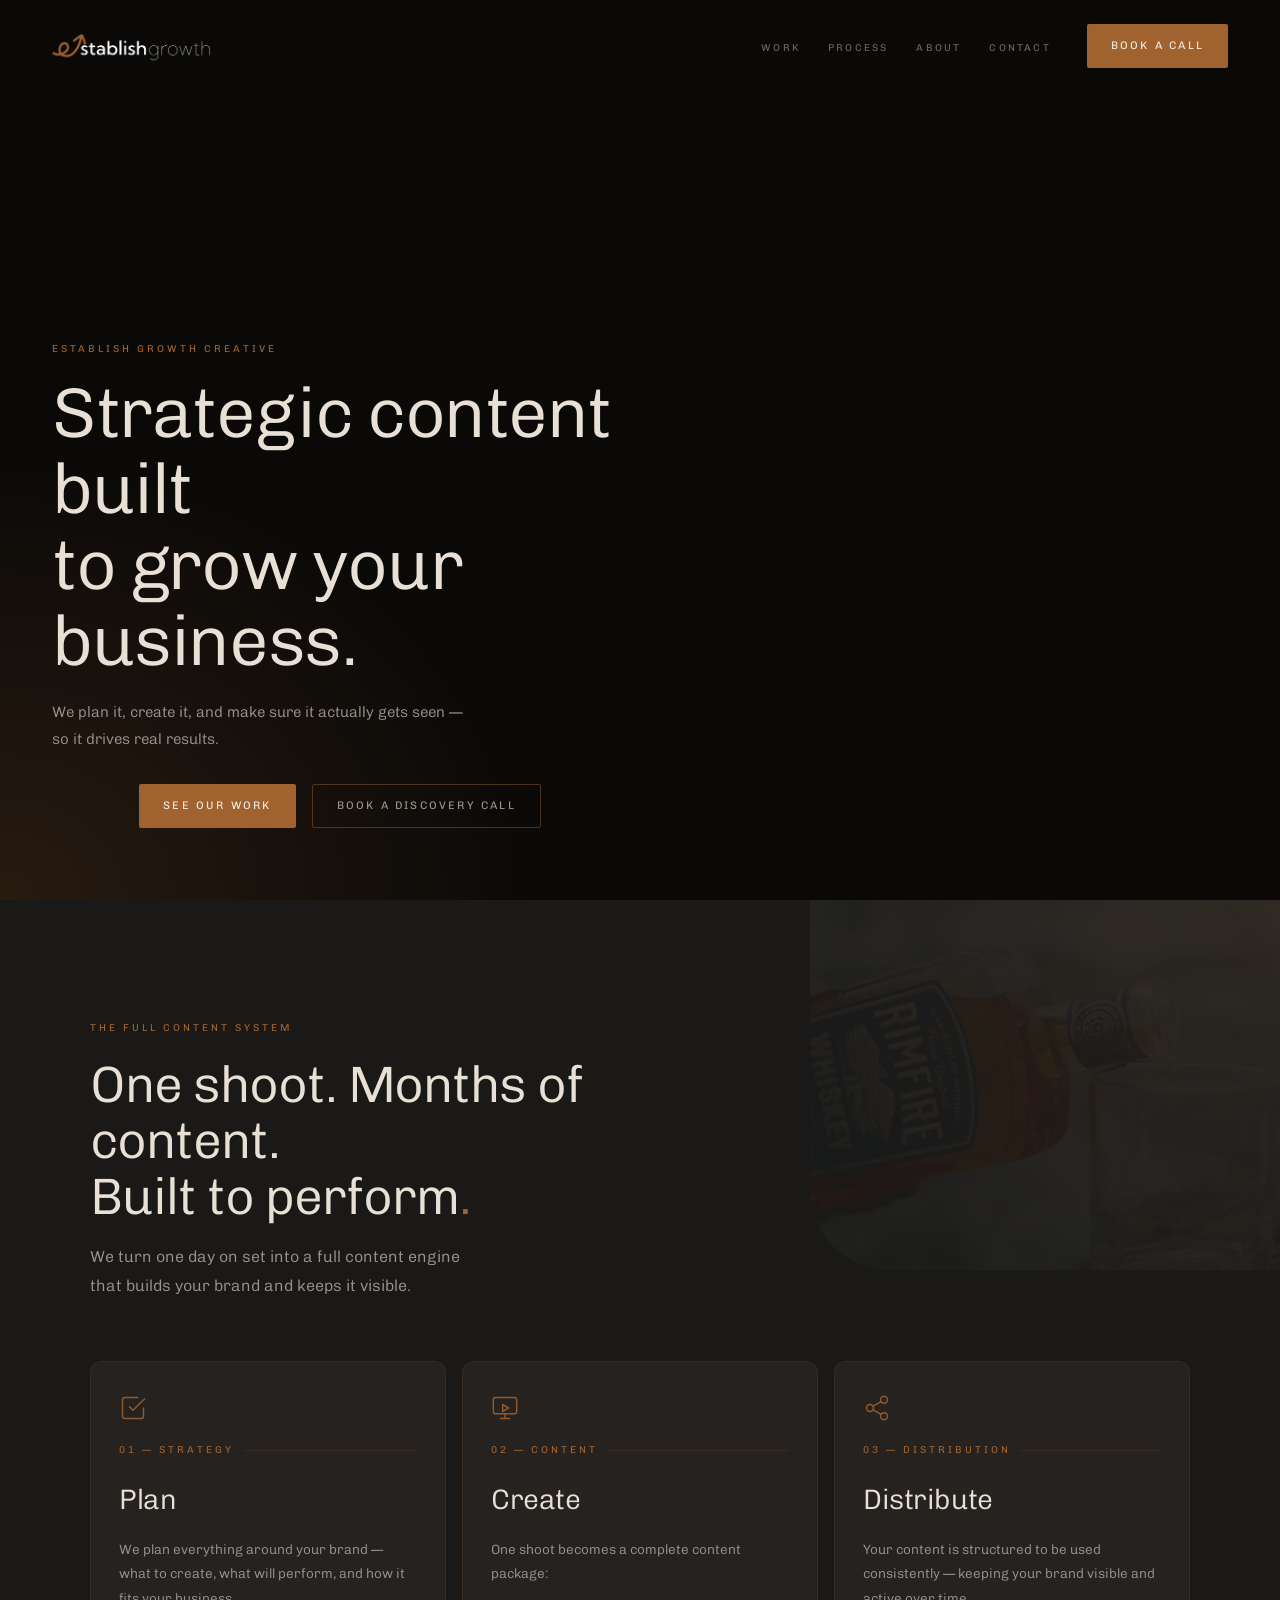
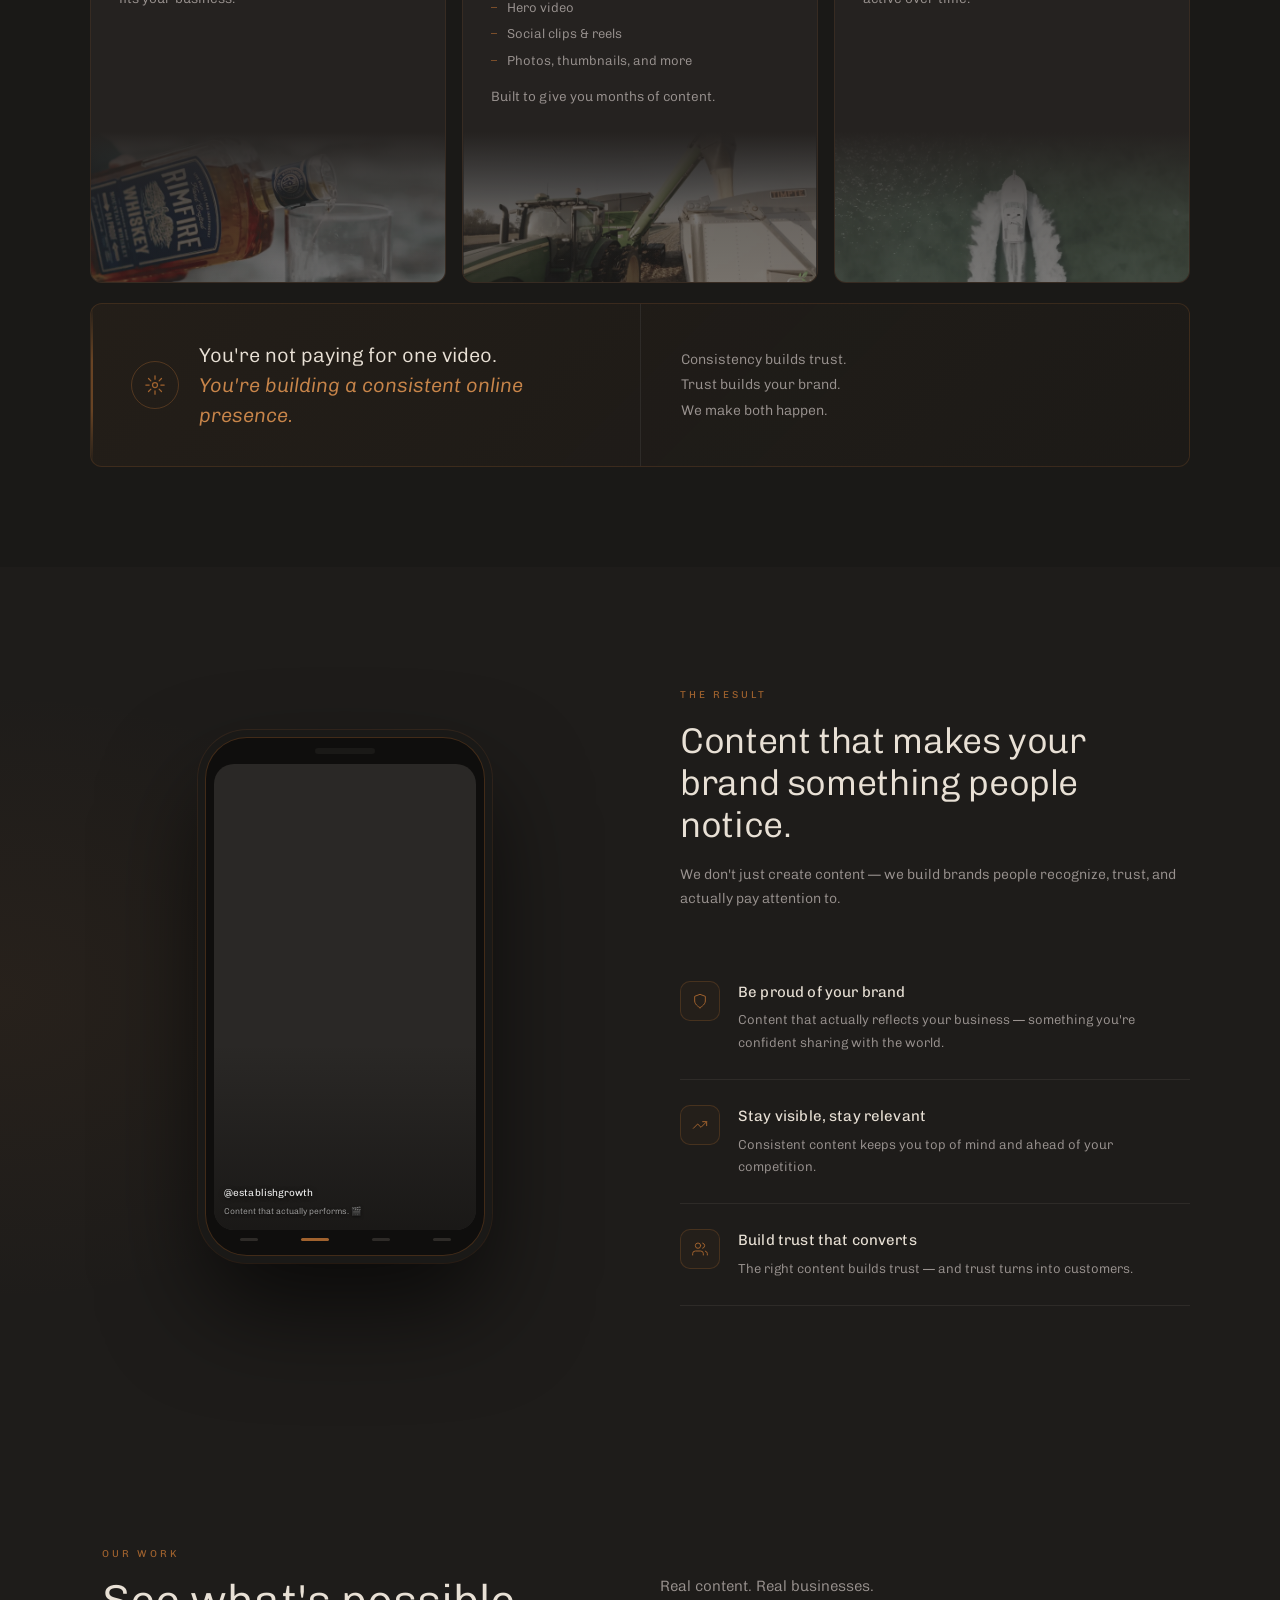
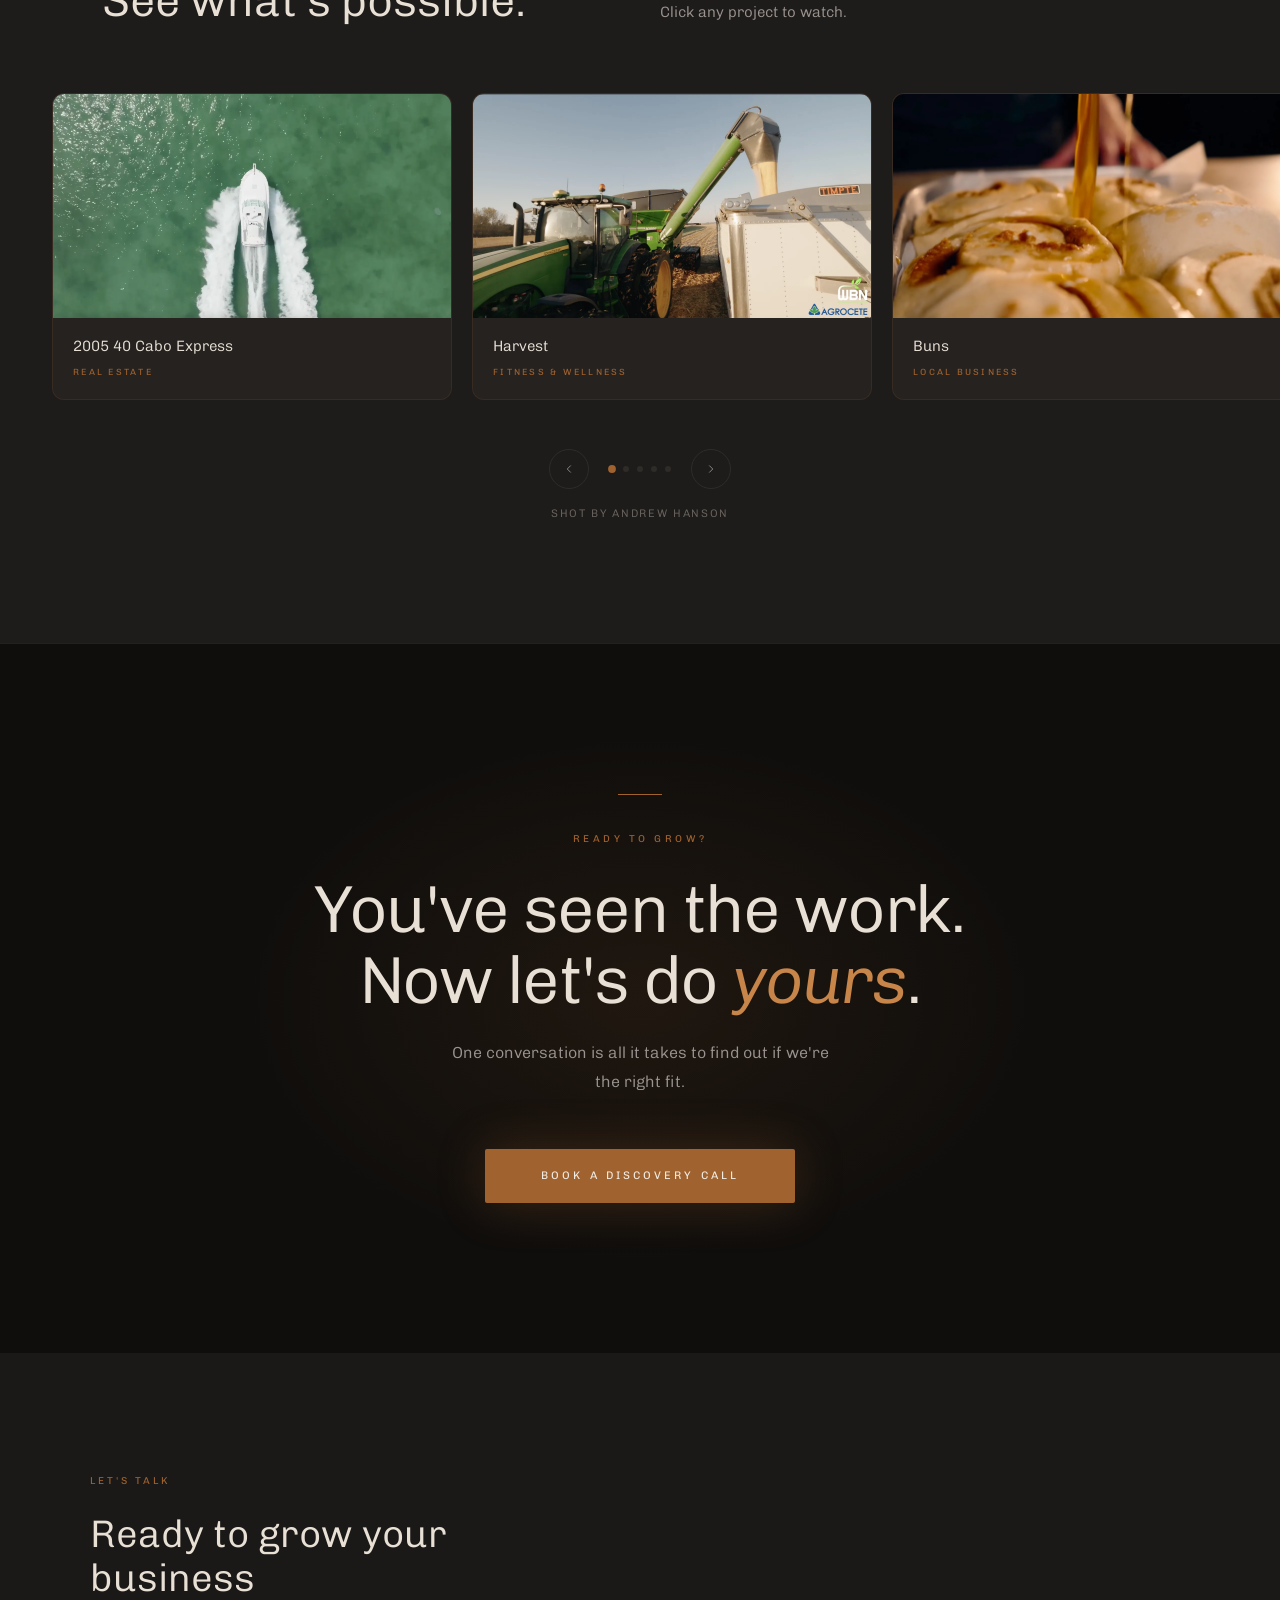
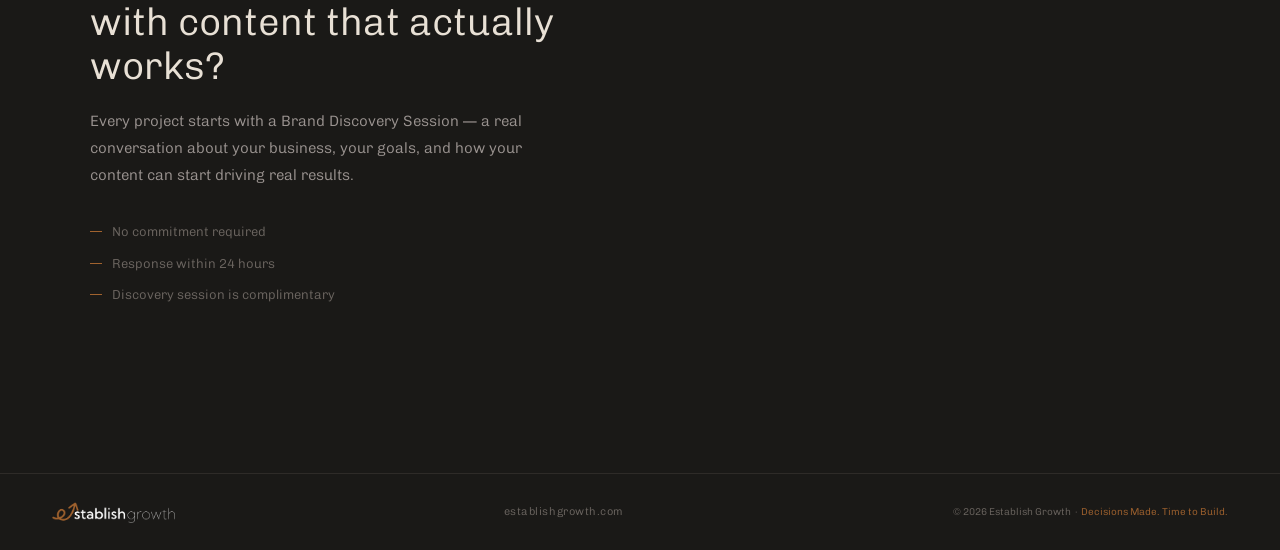
==== commit cf267470: "Site cleanup: remove placeholder video card, remove mock social stats, compress images to WebP, upda" ====
--- a/index.html
+++ b/index.html
@@ -355,7 +355,7 @@
       position: absolute;
       top: -30px; right: -30px;
       width: 500px; height: 400px;
-      background: url('https://raw.githubusercontent.com/establishgrowth/establish-growth/main/whiskey-thumbnail.jpg') center/cover;
+      background: url('whiskey-thumbnail.webp') center/cover;
       opacity: 0.055;
       border-radius: 0 0 0 80px;
       pointer-events: none;
@@ -1696,7 +1696,7 @@
           <p class="sys-col-body">We plan everything around your brand — what to create, what will perform, and how it fits your business.</p>
         </div>
         <div class="sys-col-visual">
-          <img class="sys-col-visual-img" src="https://raw.githubusercontent.com/establishgrowth/establish-growth/main/whiskey-thumbnail.jpg" alt="">
+          <img class="sys-col-visual-img" src="whiskey-thumbnail.webp" alt="">
           <div class="sys-col-visual-overlay"></div>
         </div>
       </div>
@@ -1721,7 +1721,7 @@
           <p class="sys-col-body" style="margin-top:14px;">Built to give you months of content.</p>
         </div>
         <div class="sys-col-visual">
-          <img class="sys-col-visual-img" src="https://raw.githubusercontent.com/establishgrowth/establish-growth/main/Harvest.png" alt="">
+          <img class="sys-col-visual-img" src="Harvest.webp" alt="">
           <div class="sys-col-visual-overlay"></div>
         </div>
       </div>
@@ -1741,7 +1741,7 @@
           <p class="sys-col-body">Your content is structured to be used consistently — keeping your brand visible and active over time.</p>
         </div>
         <div class="sys-col-visual">
-          <img class="sys-col-visual-img" src="https://raw.githubusercontent.com/establishgrowth/establish-growth/main/Cabo.png" alt="">
+          <img class="sys-col-visual-img" src="Cabo.webp" alt="">
           <div class="sys-col-visual-overlay"></div>
         </div>
       </div>
@@ -1775,20 +1775,6 @@
     <!-- Phone mockup -->
     <div class="process-phone-wrap fade-up" id="process-phone-wrap">
 
-      <!-- Floating bubbles -->
-      <div class="bubble bubble-views">
-        <span class="bubble-icon">👁</span>
-        <span><span class="bubble-copper" id="count-views">0</span> views</span>
-      </div>
-      <div class="bubble bubble-likes">
-        <span class="bubble-icon">♥</span>
-        <span><span class="bubble-copper" id="count-likes">0</span> likes</span>
-      </div>
-      <div class="bubble bubble-comments">
-        <span class="bubble-icon">💬</span>
-        <span><span class="bubble-copper" id="count-comments">0</span> comments</span>
-      </div>
-
       <div class="phone-frame" id="phone-frame">
         <div class="phone-notch"></div>
         <div class="phone-video-area" style="position:relative;">
@@ -1799,21 +1785,6 @@
             style="position:absolute;top:0;left:0;width:100%;height:100%;border:none;"
             title="football">
           </iframe>
-          <!-- Social sidebar actions -->
-          <div class="phone-social-actions">
-            <div class="phone-social-action">
-              <svg class="phone-action-icon" viewBox="0 0 24 24" fill="none" stroke="currentColor" stroke-width="1.5" stroke-linecap="round" stroke-linejoin="round"><path d="M20.84 4.61a5.5 5.5 0 0 0-7.78 0L12 5.67l-1.06-1.06a5.5 5.5 0 0 0-7.78 7.78l1.06 1.06L12 21.23l7.78-7.78 1.06-1.06a5.5 5.5 0 0 0 0-7.78z"></path></svg>
-              <span class="phone-action-count">6.4K</span>
-            </div>
-            <div class="phone-social-action">
-              <svg class="phone-action-icon" viewBox="0 0 24 24" fill="none" stroke="currentColor" stroke-width="1.5" stroke-linecap="round" stroke-linejoin="round"><path d="M21 15a2 2 0 0 1-2 2H7l-4 4V5a2 2 0 0 1 2-2h14a2 2 0 0 1 2 2z"></path></svg>
-              <span class="phone-action-count">412</span>
-            </div>
-            <div class="phone-social-action">
-              <svg class="phone-action-icon" viewBox="0 0 24 24" fill="none" stroke="currentColor" stroke-width="1.5" stroke-linecap="round" stroke-linejoin="round"><line x1="22" y1="2" x2="11" y2="13"></line><polygon points="22 2 15 22 11 13 2 9 22 2"></polygon></svg>
-              <span class="phone-action-count">Share</span>
-            </div>
-          </div>
           <!-- Handle & caption overlay -->
           <div class="phone-handle-overlay">
             <span class="phone-handle">@establishgrowth</span>
@@ -1957,7 +1928,7 @@
     <img src="[data-uri]" alt="Establish Growth Creative">
   </a>
   <span class="footer-url">establishgrowth.com</span>
-  <p class="footer-copy">© 2025 Establish Growth &nbsp;·&nbsp; <span>Decisions Made. Time to Build.</span></p>
+  <p class="footer-copy">© 2026 Establish Growth &nbsp;·&nbsp; <span>Decisions Made. Time to Build.</span></p>
 </footer>
 
 <!-- ── LIGHTBOX ──────────────────────────────────────────────── -->
@@ -1971,12 +1942,11 @@
 <script>
   /* ── VIDEO DATA ─────────────────────────────────────────── */
   const videos = [
-    { title: "2005 40 Cabo Express", category: "Real Estate", vimeoId: "1187212174", thumb: "https://raw.githubusercontent.com/establishgrowth/establish-growth/main/Cabo.png", credit: "Shot by Andrew Hanson" },
-    { title: "Harvest", category: "Fitness & Wellness",    vimeoId: "1187212969", thumb: "https://raw.githubusercontent.com/establishgrowth/establish-growth/main/Harvest.png", credit: "Shot by Justin Coleman" },
-    { title: "Buns", category: "Local Business",           vimeoId: "1187182042", thumb: "https://raw.githubusercontent.com/establishgrowth/establish-growth/main/Buns.png", credit: "" },
-    { title: "Paterson Development", category: "Real Estate", vimeoId: "1188436783", thumb: "https://raw.githubusercontent.com/establishgrowth/establish-growth/main/Pat.png", credit: "" },
-    { title: "Rimfire Whiskey", category: "Brand Film",    vimeoId: "1187183003",   thumb: "https://raw.githubusercontent.com/establishgrowth/establish-growth/main/whiskey-thumbnail.jpg", credit: "Shot by Andrew Hanson" },
-    { title: "VIDEO 6", category: "Brand Story",           vimeoId: "PLACEHOLDER", thumb: "", credit: "" },
+    { title: "2005 40 Cabo Express", category: "Real Estate", vimeoId: "1187212174", thumb: "Cabo.webp", credit: "Shot by Andrew Hanson" },
+    { title: "Harvest", category: "Fitness & Wellness",    vimeoId: "1187212969", thumb: "Harvest.webp", credit: "Shot by Justin Coleman" },
+    { title: "Buns", category: "Local Business",           vimeoId: "1187182042", thumb: "Buns.webp", credit: "" },
+    { title: "Paterson Development", category: "Real Estate", vimeoId: "1188436783", thumb: "Pat.webp", credit: "" },
+    { title: "Rimfire Whiskey", category: "Brand Film",    vimeoId: "1187183003",   thumb: "whiskey-thumbnail.webp", credit: "Shot by Andrew Hanson" },
   ];
 
   /* ── BUILD CARDS ────────────────────────────────────────── */
@@ -2143,13 +2113,6 @@
     function runAnimation() {
       if (animated) return;
       animated = true;
-      const bubbles = document.querySelectorAll('.bubble');
-      bubbles.forEach((b, i) => {
-        setTimeout(() => b.classList.add('bubble-visible'), i * 200);
-      });
-      setTimeout(() => countUp(document.getElementById('count-views'),    55000, 2000), 200);
-      setTimeout(() => countUp(document.getElementById('count-likes'),     6433, 2200), 400);
-      setTimeout(() => countUp(document.getElementById('count-comments'),   182, 1800), 600);
       setTimeout(() => {
         const frame = document.getElementById('phone-frame');
         if (frame) {
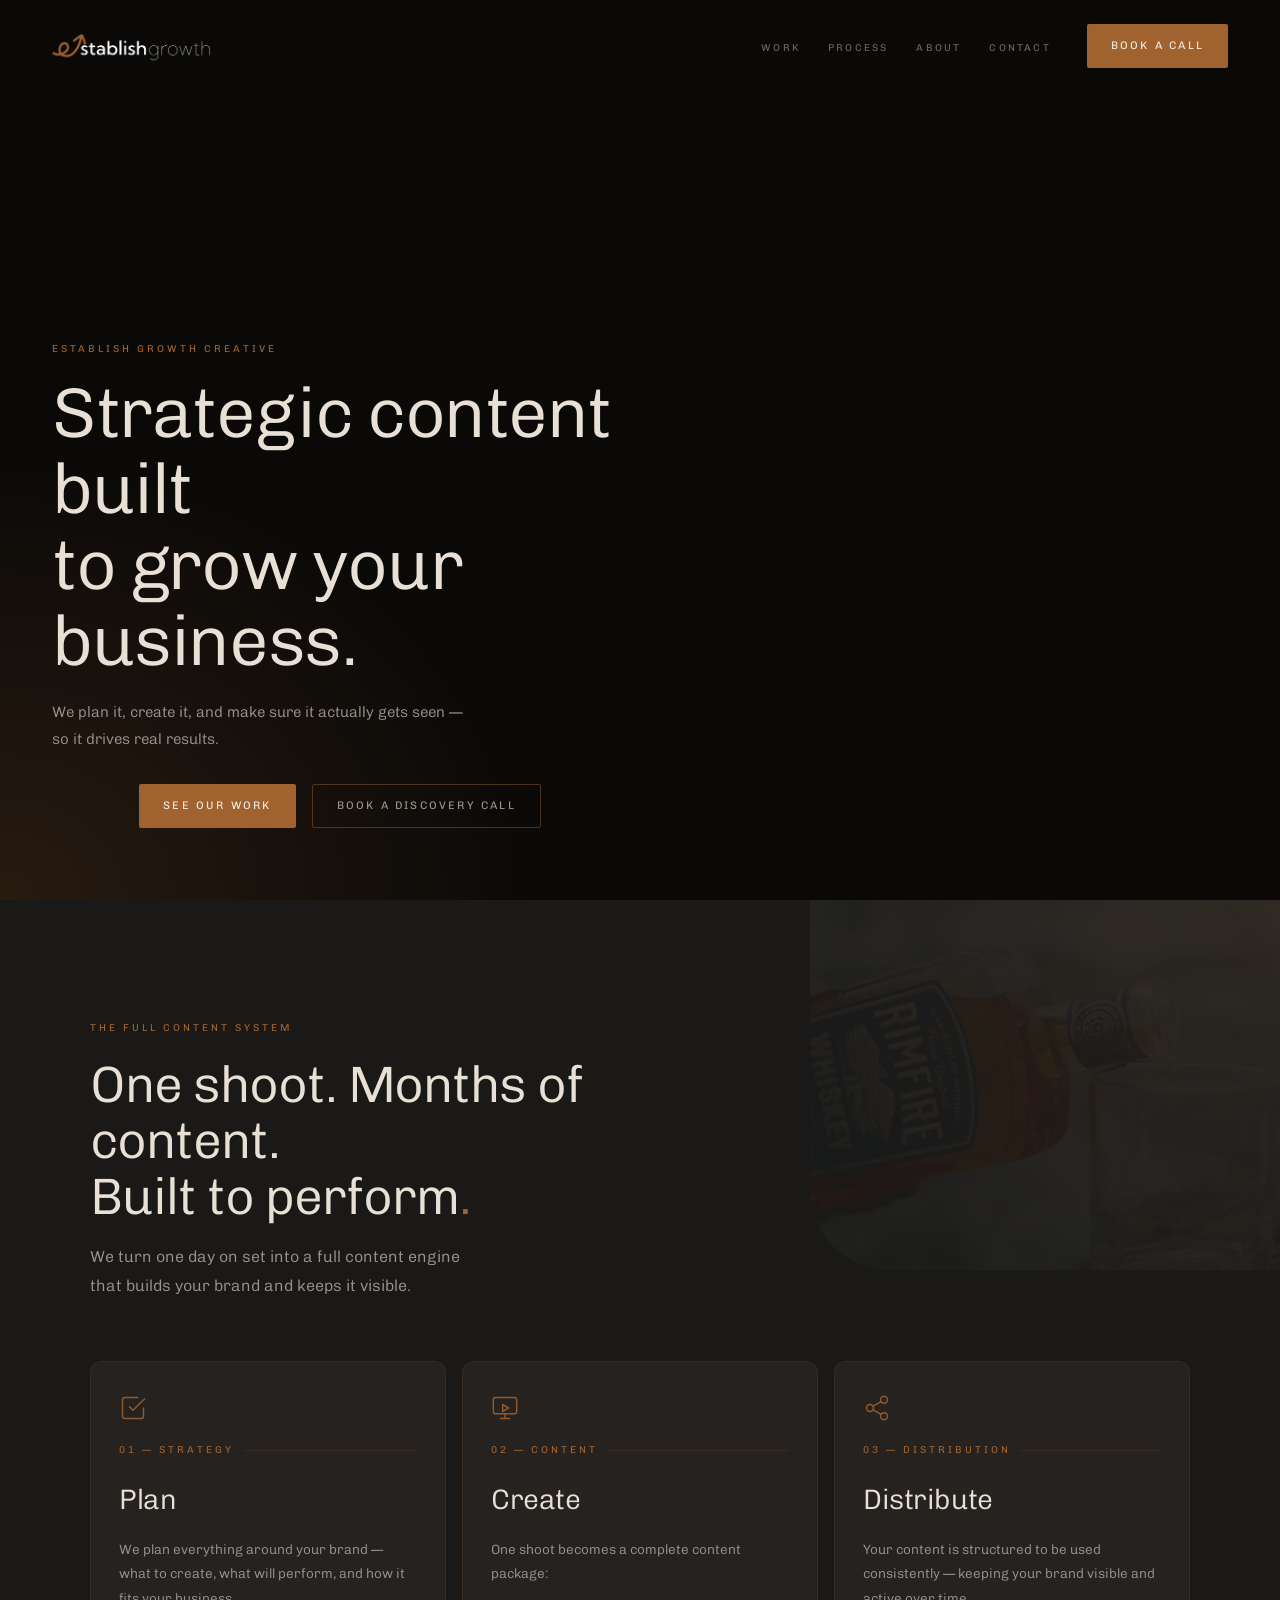
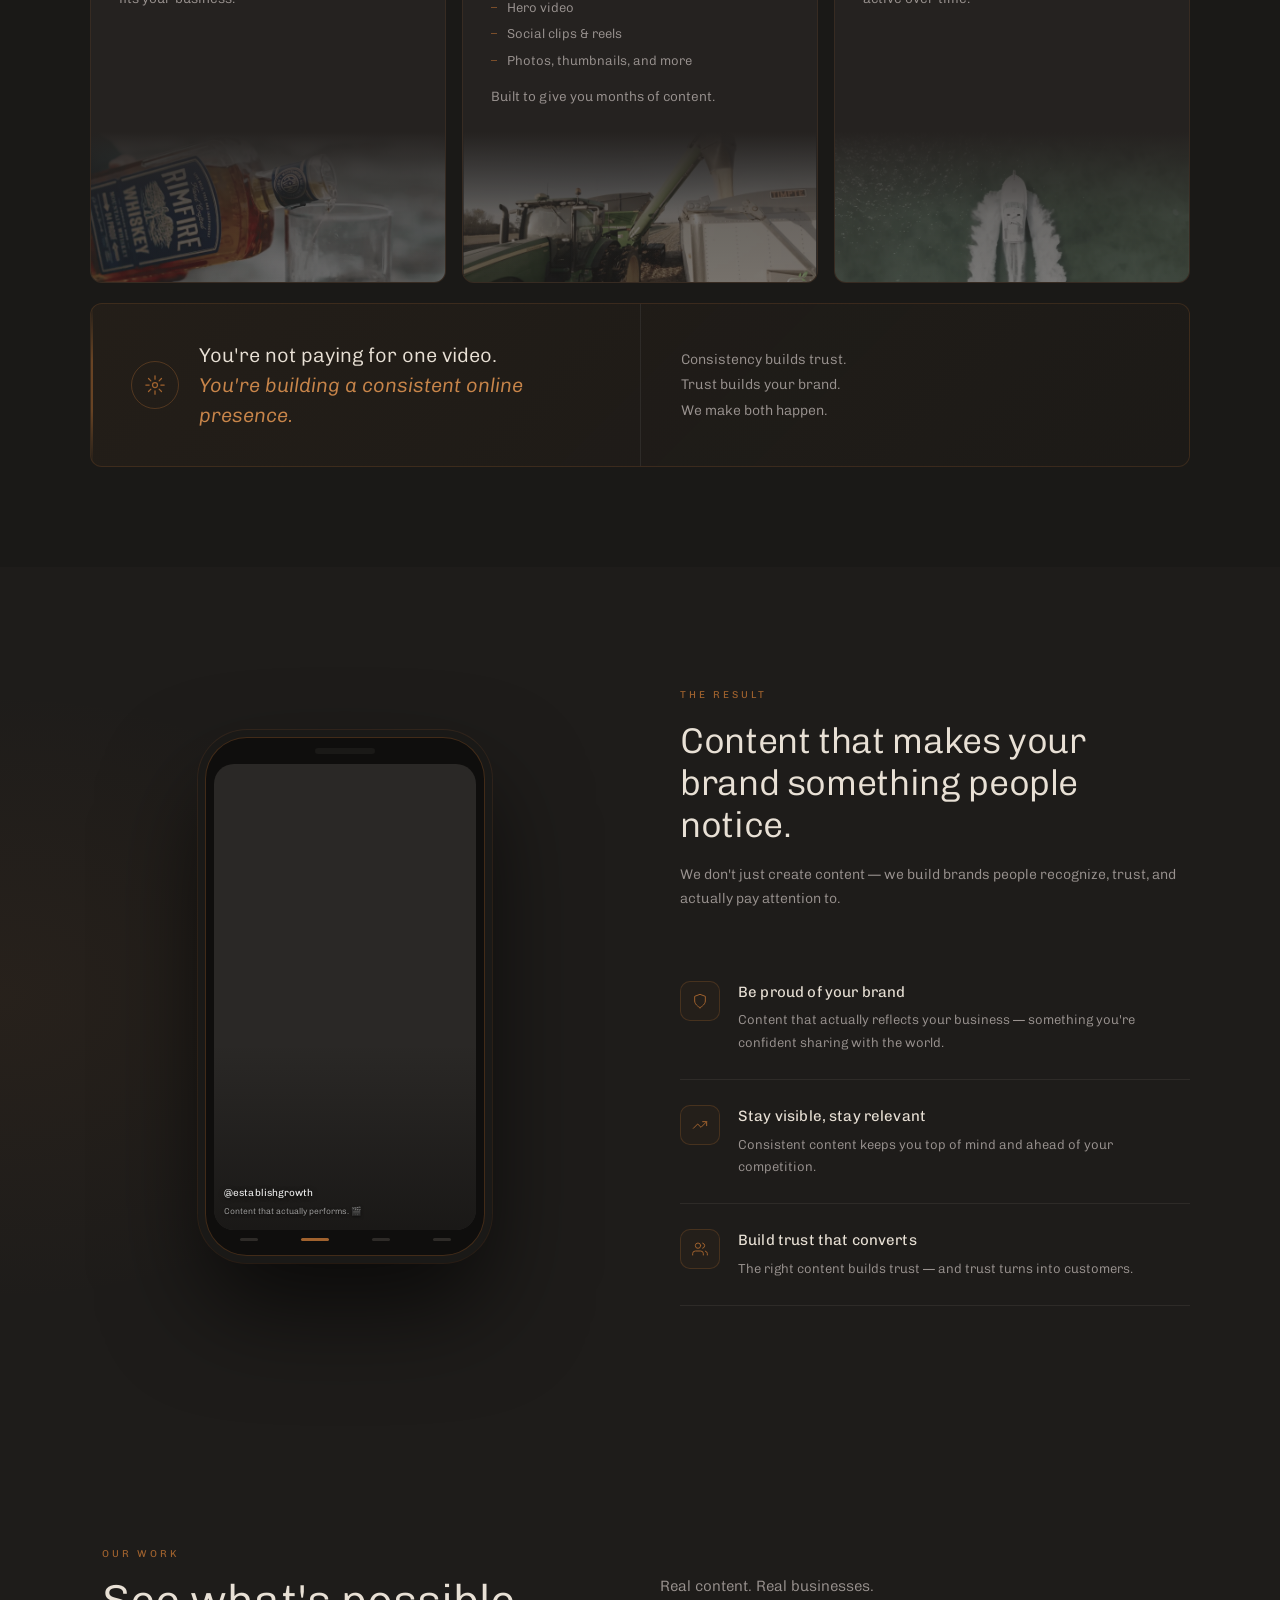
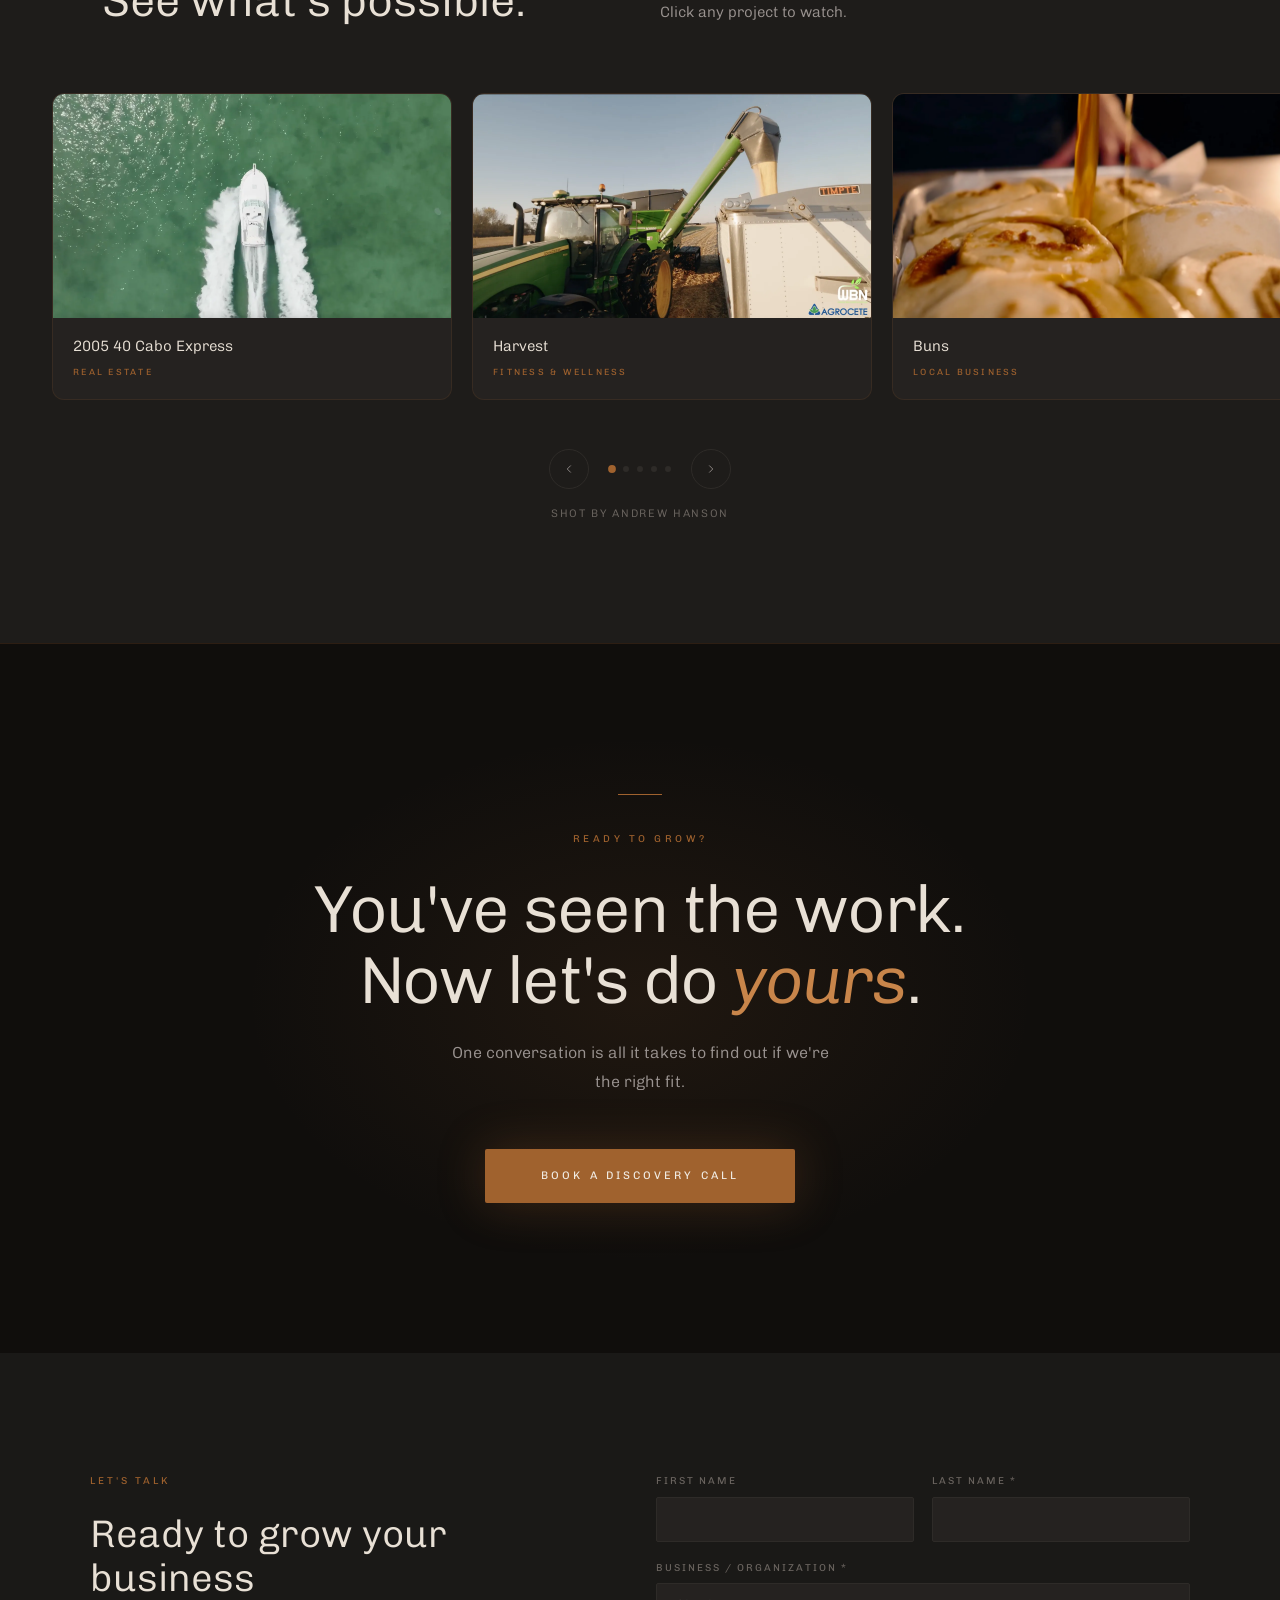
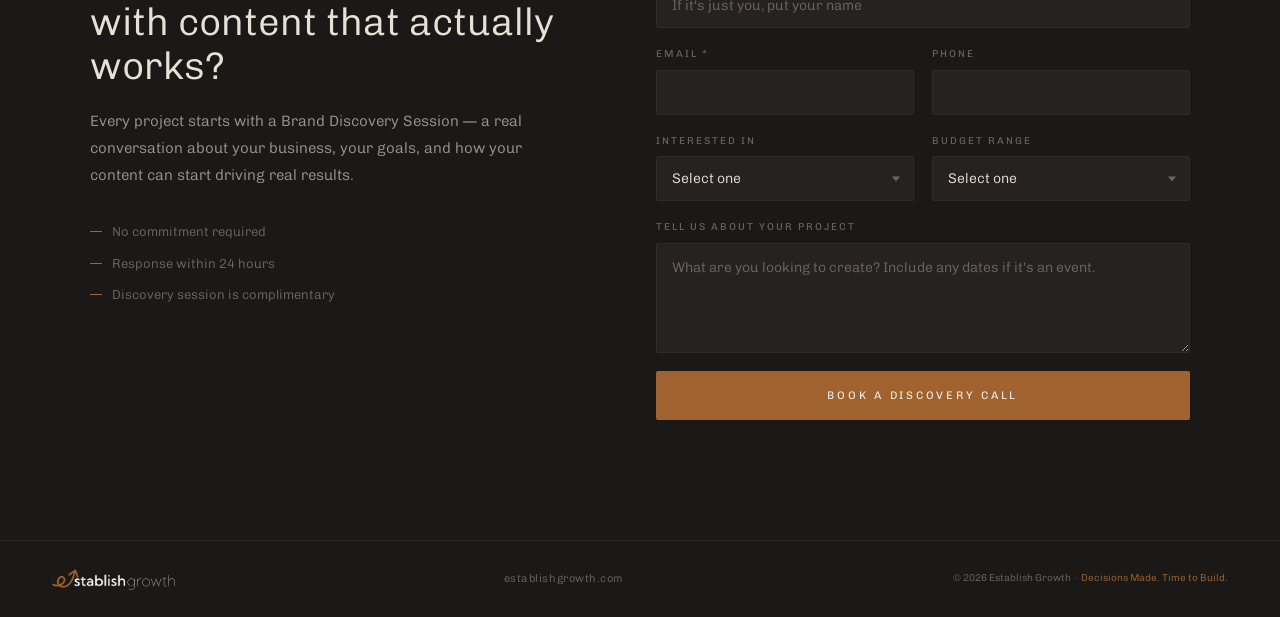
==== commit 96651d91: "Replace GoHighLevel form with on-brand contact form connected to Zoho CRM Co-Authored-By: Claude Opu" ====
--- a/index.html
+++ b/index.html
@@ -1312,8 +1312,11 @@
     }
 
     .contact-form { display: flex; flex-direction: column; gap: 18px; }
-    .ghl-form-wrap { width: 100%; min-height: 480px; }
-    .ghl-form-wrap iframe { width: 100%; min-height: 480px; border: none; border-radius: 8px; display: block; }
+    .form-row-2 { display: grid; grid-template-columns: 1fr 1fr; gap: 18px; }
+    .form-error { display: none; font-size: 13px; color: var(--copper-light); line-height: 1.5; }
+    .form-error.show { display: block; }
+    .btn-submit:disabled { opacity: 0.6; cursor: wait; }
+    @media (max-width: 600px) { .form-row-2 { grid-template-columns: 1fr; } }
     .form-group { display: flex; flex-direction: column; gap: 7px; }
     .form-label {
       font-size: 10px;
@@ -1898,24 +1901,76 @@
     </div>
 
     <div class="contact-right">
-      <div class="ghl-form-wrap fade-up">
-        <iframe
-          src="https://api.establishgrowth.com/widget/form/MBU1eNMONYW5sXYWiFRG"
-          style="width:100%;border:none;border-radius:8px;display:block;"
-          id="inline-MBU1eNMONYW5sXYWiFRG"
-          data-layout="{'id':'INLINE'}"
-          data-trigger-type="alwaysShow"
-          data-trigger-value=""
-          data-activation-type="alwaysActivated"
-          data-activation-value=""
-          data-deactivation-type="neverDeactivate"
-          data-deactivation-value=""
-          data-form-name="Form 2"
-          data-height="undefined"
-          data-layout-iframe-id="inline-MBU1eNMONYW5sXYWiFRG"
-          data-form-id="MBU1eNMONYW5sXYWiFRG"
-          title="Form 2">
-        </iframe>
+      <form class="contact-form fade-up" id="eg-contact-form" novalidate>
+        <!-- Zoho CRM Web-to-Lead connection (do not remove) -->
+        <input type="hidden" name="xnQsjsdp" value="4f2122c4542c78e142542e9381ff4b811a25b1f64ac5e914d737b8083a486748">
+        <input type="hidden" name="zc_gad" value="">
+        <input type="hidden" name="xmIwtLD" value="c75fc93345369d4b88e3e7915a795b4efbbefc6141293ae75ec839032a441937f7400ed5f0d81f40378daf6f4fa44b9f">
+        <input type="hidden" name="actionType" value="TGVhZHM=">
+        <input type="hidden" name="returnURL" value="null">
+        <input type="text" name="aG9uZXlwb3Q" value="" tabindex="-1" autocomplete="off" aria-hidden="true" style="display:none">
+
+        <div class="form-row-2">
+          <div class="form-group">
+            <label class="form-label" for="eg-first">First Name</label>
+            <input class="form-input" id="eg-first" name="First Name" type="text" maxlength="40" autocomplete="given-name">
+          </div>
+          <div class="form-group">
+            <label class="form-label" for="eg-last">Last Name *</label>
+            <input class="form-input" id="eg-last" name="Last Name" type="text" maxlength="80" autocomplete="family-name" required>
+          </div>
+        </div>
+        <div class="form-group">
+          <label class="form-label" for="eg-company">Business / Organization *</label>
+          <input class="form-input" id="eg-company" name="Company" type="text" maxlength="200" autocomplete="organization" placeholder="If it's just you, put your name" required>
+        </div>
+        <div class="form-row-2">
+          <div class="form-group">
+            <label class="form-label" for="eg-email">Email *</label>
+            <input class="form-input" id="eg-email" name="Email" type="email" maxlength="100" autocomplete="email" required>
+          </div>
+          <div class="form-group">
+            <label class="form-label" for="eg-phone">Phone</label>
+            <input class="form-input" id="eg-phone" name="Phone" type="tel" maxlength="30" autocomplete="tel">
+          </div>
+        </div>
+        <div class="form-row-2">
+          <div class="form-group">
+            <label class="form-label" for="eg-interest">Interested In</label>
+            <div class="select-wrap">
+              <select class="form-select" id="eg-interest" name="Rating">
+                <option value="-None-">Select one</option>
+                <option value="Brand Story Content">Brand Story Content</option>
+                <option value="Marketing Content">Marketing Content</option>
+                <option value="Event Content">Event Content</option>
+                <option value="Not sure yet">Not sure yet</option>
+              </select>
+            </div>
+          </div>
+          <div class="form-group">
+            <label class="form-label" for="eg-budget">Budget Range</label>
+            <div class="select-wrap">
+              <select class="form-select" id="eg-budget" name="Industry">
+                <option value="-None-">Select one</option>
+                <option value="Under $1,500">Under $1,500</option>
+                <option value="$1,500 - $3,000">$1,500 - $3,000</option>
+                <option value="$3,000 - $5,000">$3,000 - $5,000</option>
+                <option value="$5,000+">$5,000+</option>
+              </select>
+            </div>
+          </div>
+        </div>
+        <div class="form-group">
+          <label class="form-label" for="eg-desc">Tell us about your project</label>
+          <textarea class="form-textarea" id="eg-desc" name="Description" placeholder="What are you looking to create? Include any dates if it's an event."></textarea>
+        </div>
+        <p class="form-error" id="eg-form-error" role="alert"></p>
+        <button class="btn-submit" type="submit" id="eg-submit">Book a Discovery Call</button>
+      </form>
+      <div class="form-success" id="eg-form-success" role="status">
+        <div class="success-icon"><svg viewBox="0 0 24 24"><polyline points="20 6 9 17 4 12"/></svg></div>
+        <p class="success-heading">Thanks, we got it.</p>
+        <p class="success-sub">I'll get back to you within 24 hours.<br>— Elliot</p>
       </div>
     </div>
 
@@ -2127,7 +2182,49 @@
     }, { threshold: 0.4 }).observe(document.getElementById('process'));
   })();
 
-  /* ── FORM — handled by GHL embed ───────────────────────── */
+  /* ── CONTACT FORM → Zoho CRM ──────────────────────────── */
+  (function () {
+    const form = document.getElementById('eg-contact-form');
+    if (!form) return;
+    const errBox = document.getElementById('eg-form-error');
+    const btn = document.getElementById('eg-submit');
+    const success = document.getElementById('eg-form-success');
+    function showError(msg, field) {
+      errBox.textContent = msg;
+      errBox.classList.add('show');
+      if (field) field.focus();
+    }
+    form.addEventListener('submit', function (e) {
+      e.preventDefault();
+      errBox.classList.remove('show');
+      const last = form.elements['Last Name'], company = form.elements['Company'], email = form.elements['Email'];
+      if (!last.value.trim()) return showError('Please add your last name.', last);
+      if (!company.value.trim()) return showError('Please add your business name (or your own name).', company);
+      if (!/^[^\s@]+@[^\s@]+\.[^\s@]{2,}$/.test(email.value.trim())) return showError('Please enter a valid email address.', email);
+      btn.disabled = true;
+      btn.textContent = 'Sending…';
+      fetch('https://crm.zoho.com/crm/WebToLeadForm', { method: 'POST', body: new FormData(form), cache: 'no-cache' })
+        .then(function (r) {
+          const ct = r.headers.get('Content-Type') || '';
+          return ct.includes('application/json') ? r.json() : r.text();
+        })
+        .then(function (data) {
+          if (data && typeof data === 'object' && (data.actionsubmit === 'error_msg' || data.actionsubmit === 'captcha_error')) {
+            throw new Error(data.message || 'error');
+          }
+          form.reset();
+          form.style.display = 'none';
+          success.classList.add('show');
+        })
+        .catch(function () {
+          showError('Something went wrong sending your message. Please try again in a moment.');
+        })
+        .finally(function () {
+          btn.disabled = false;
+          btn.textContent = 'Book a Discovery Call';
+        });
+    });
+  })();
 
   /* ── SMOOTH ANCHORS ─────────────────────────────────────── */
   document.querySelectorAll('a[href^="#"]').forEach(a => {
@@ -2138,6 +2235,5 @@
   });
 </script>
 <script src="https://player.vimeo.com/api/player.js"></script>
-<script src="https://api.establishgrowth.com/js/form_embed.js"></script>
 </body>
 </html>
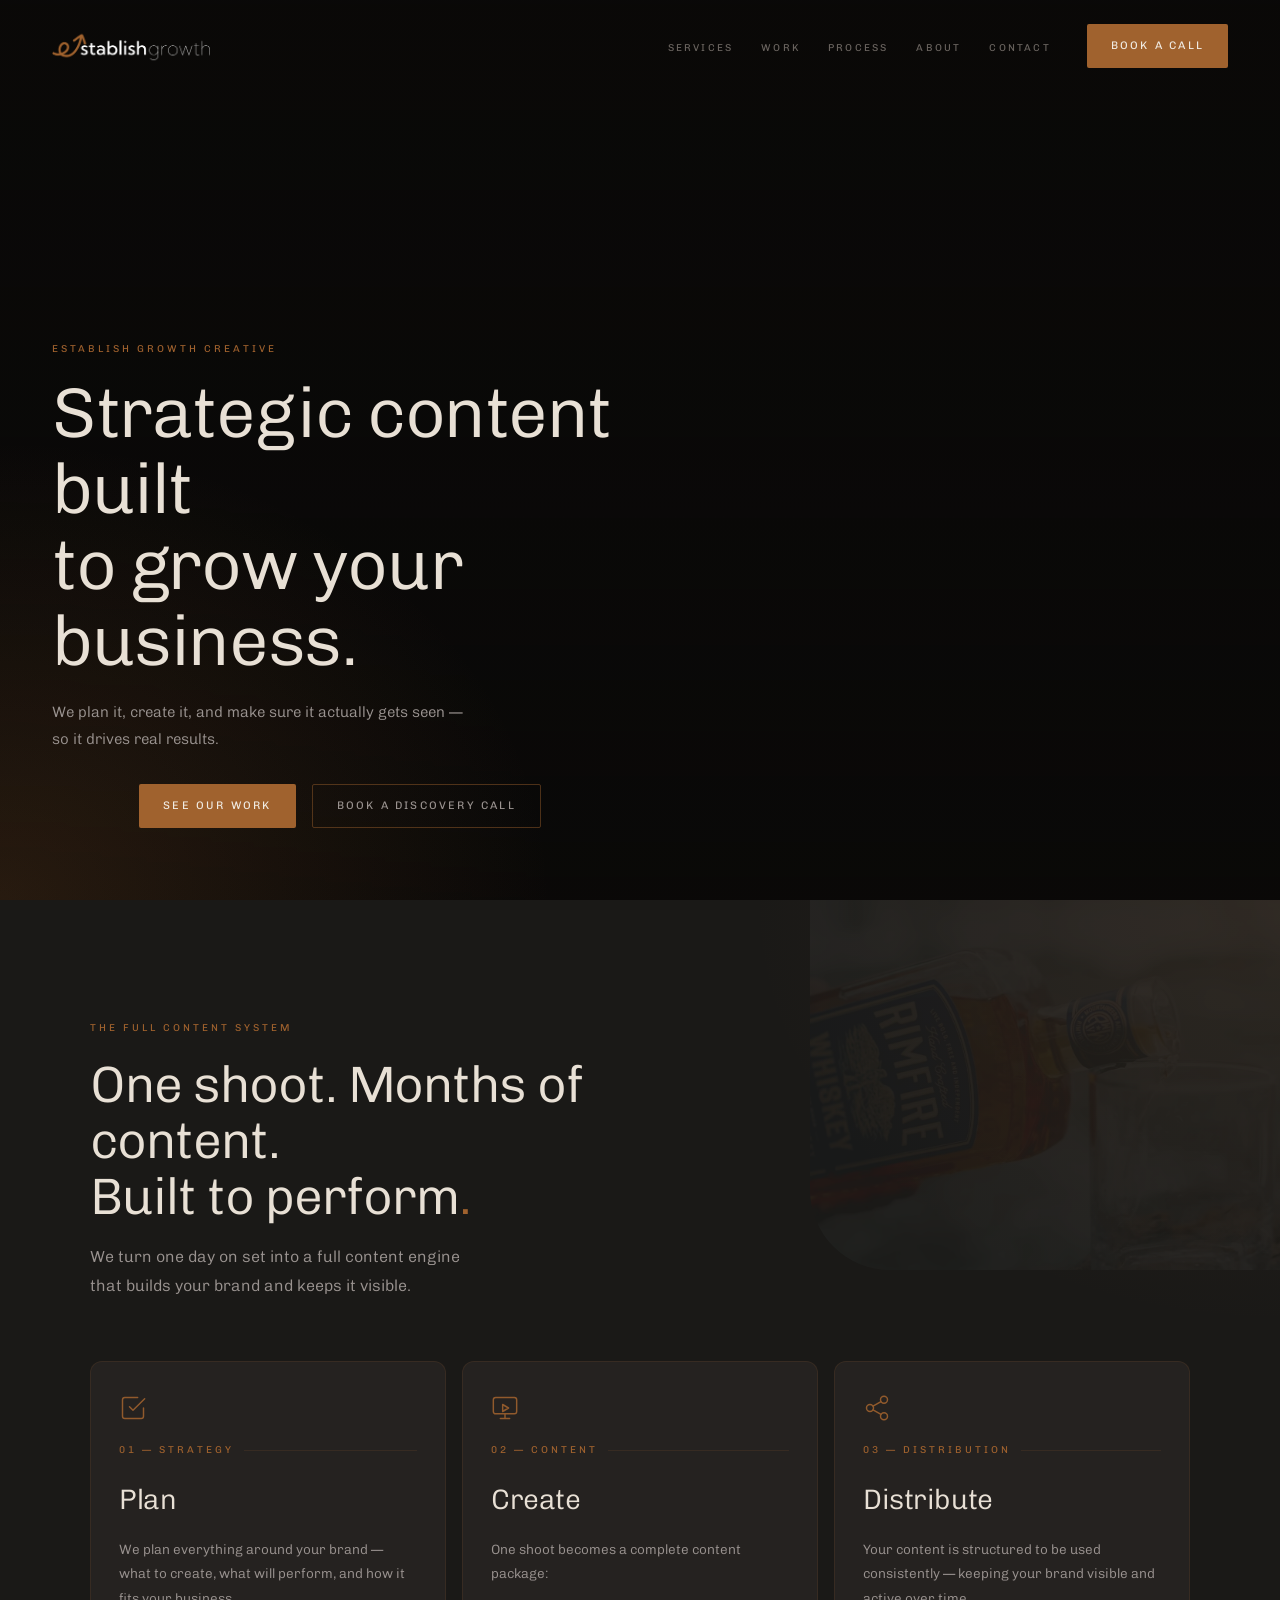
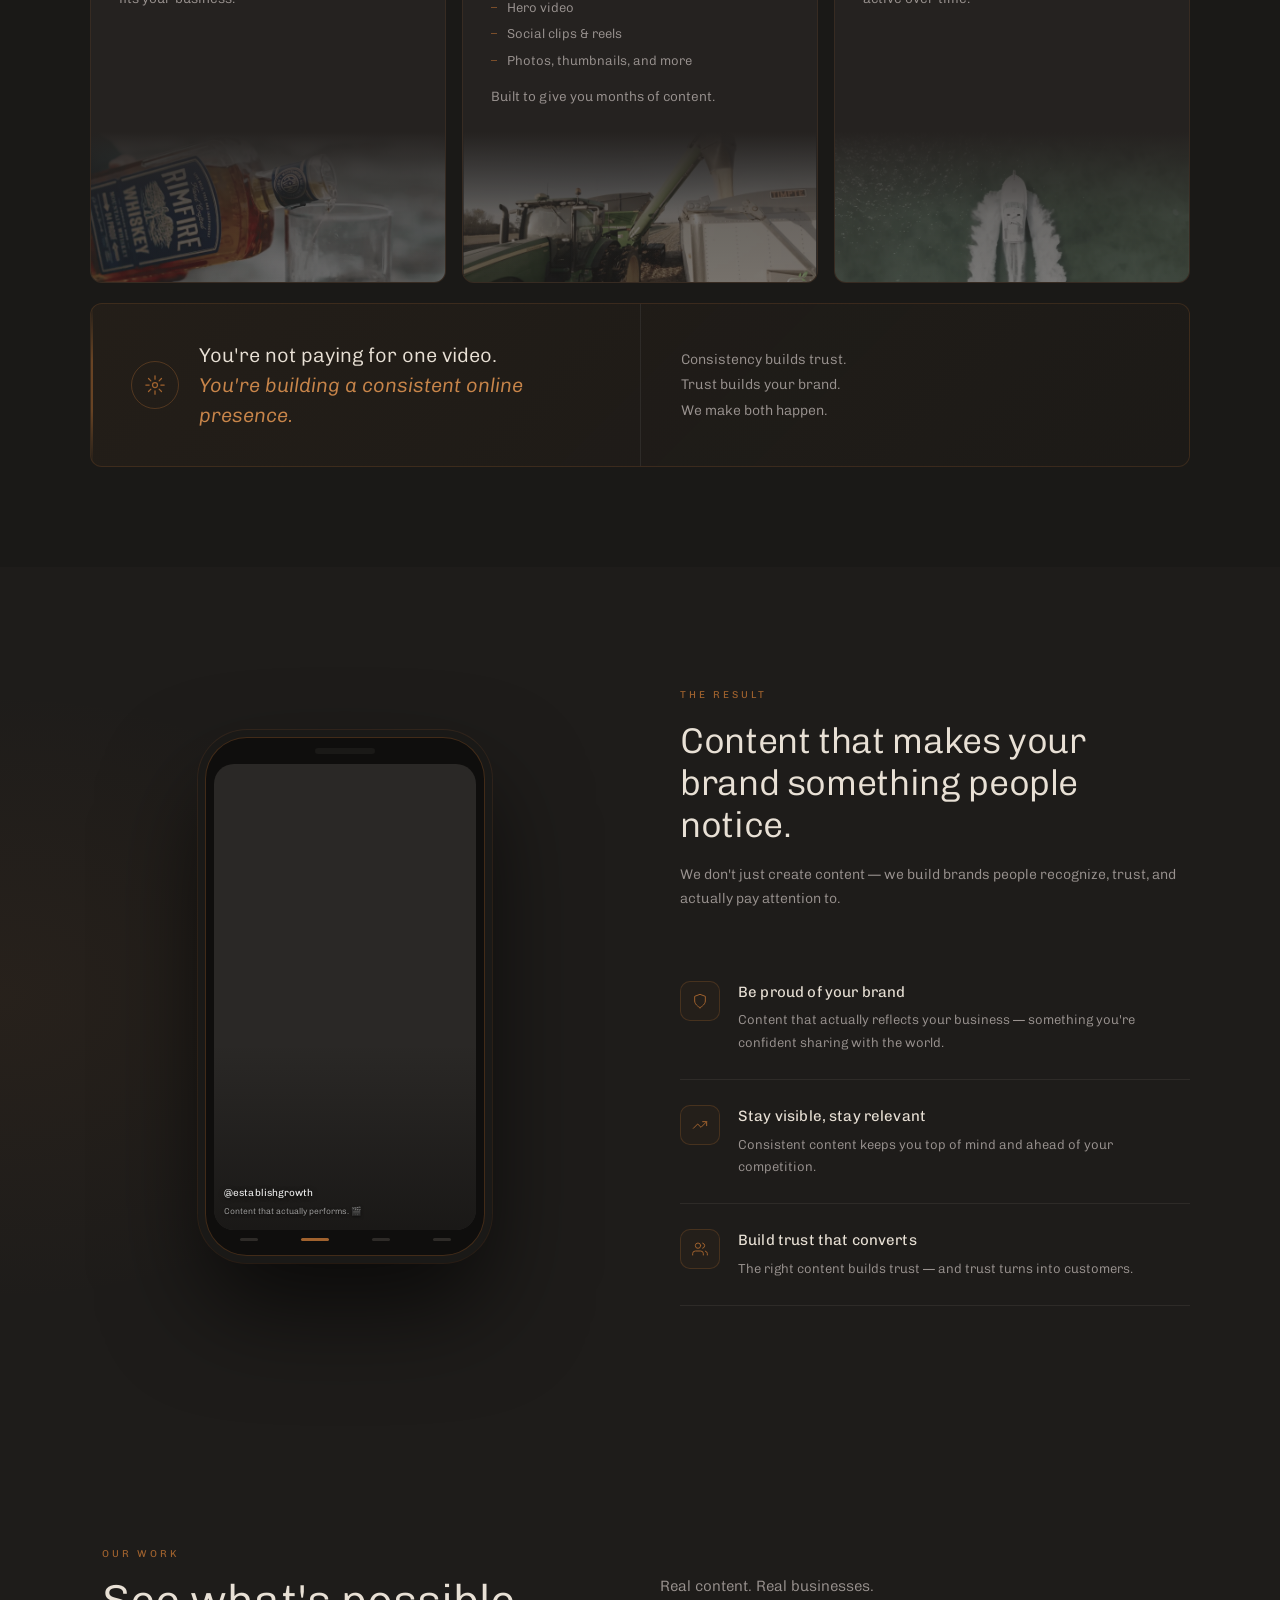
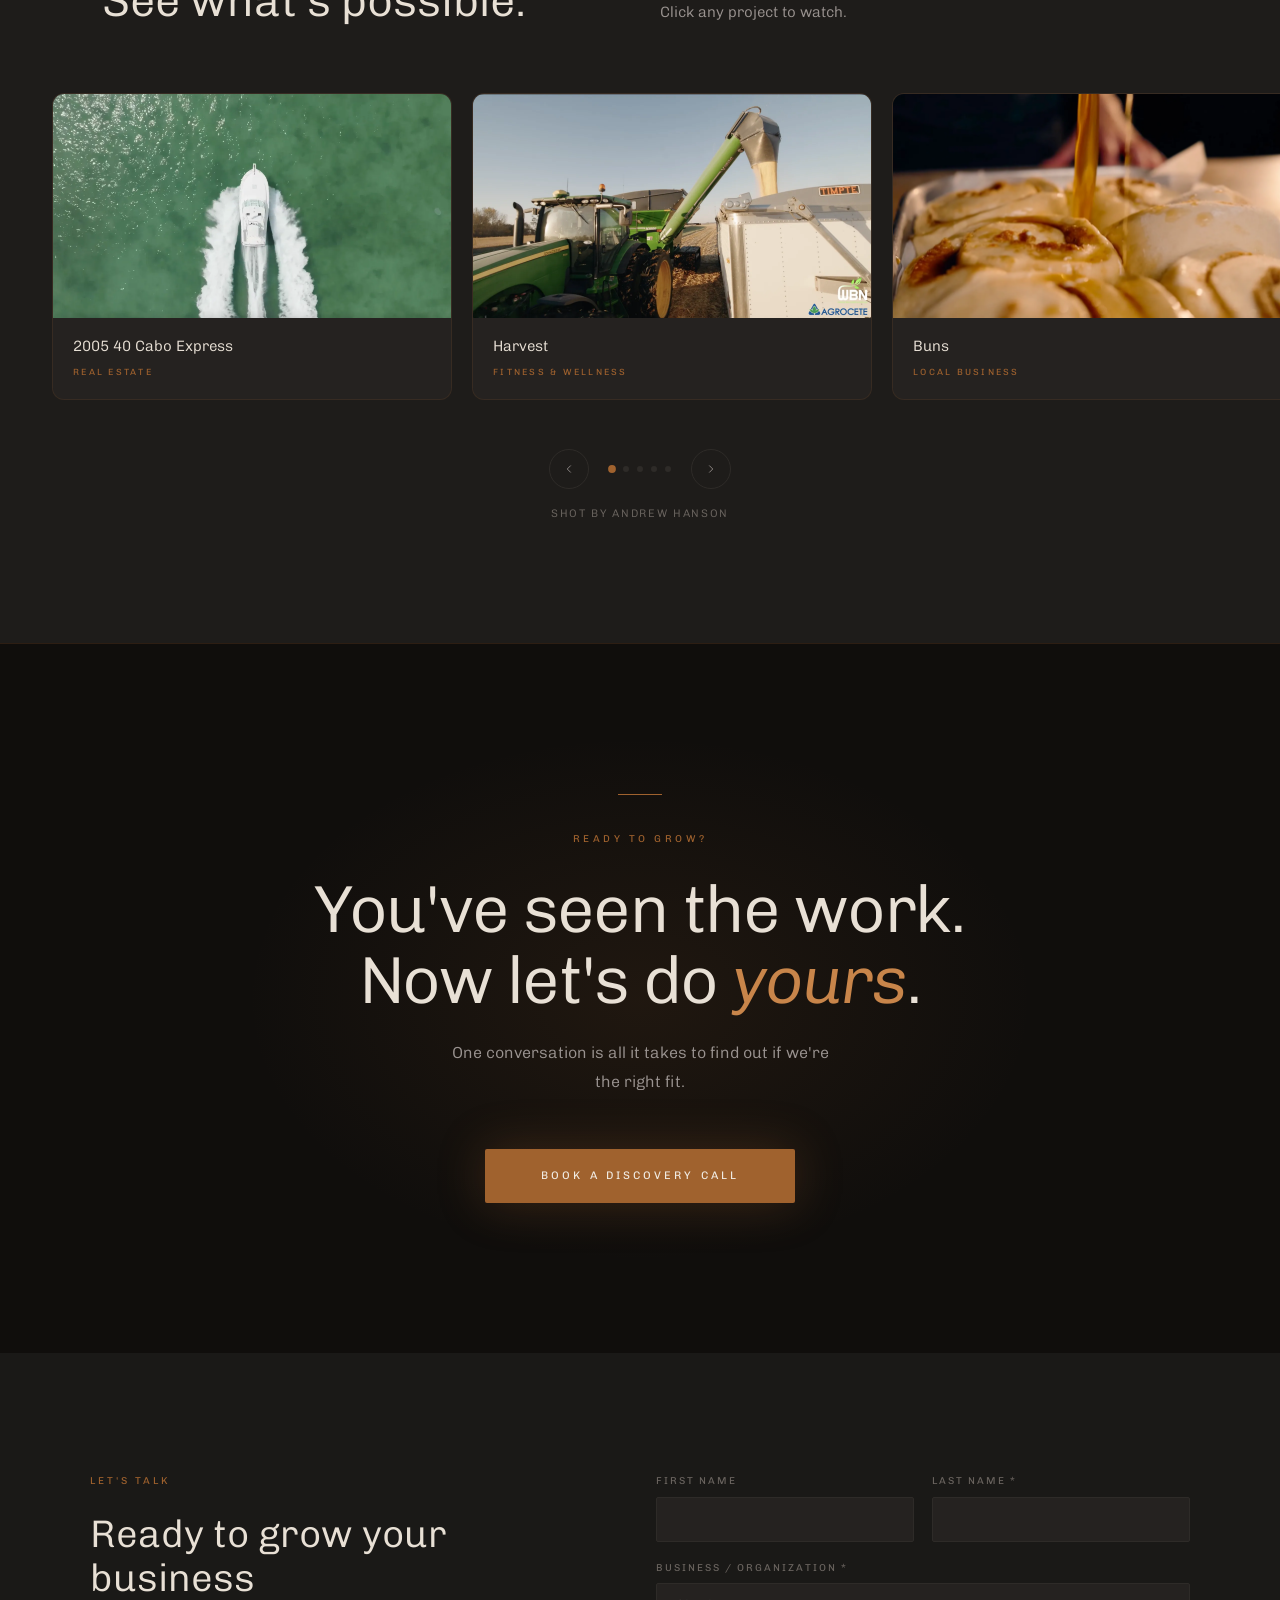
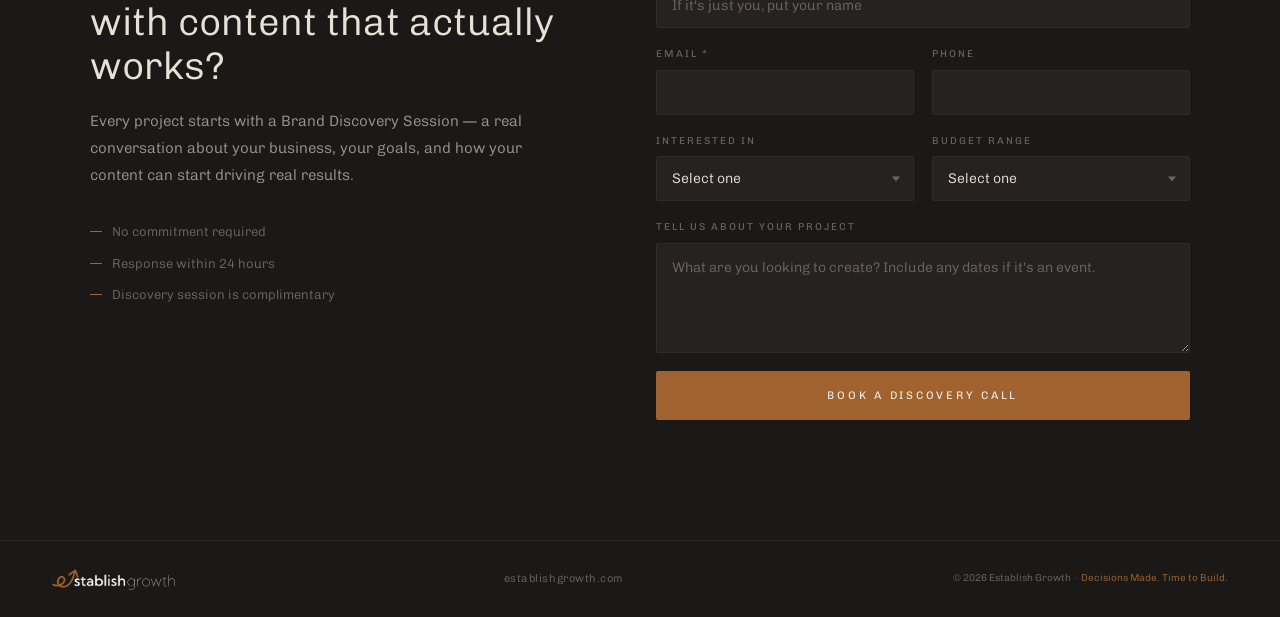
==== commit 2a3ac06c: "Add Services page with Brand Story, Marketing and Event packages; add Services to nav Co-Authored-By" ====
--- a/index.html
+++ b/index.html
@@ -1615,6 +1615,7 @@
   </a>
   <div class="nav-right">
     <ul class="nav-links">
+      <li><a href="services.html">Services</a></li>
       <li><a href="#work">Work</a></li>
       <li><a href="#process">Process</a></li>
       <li><a href="#about">About</a></li>
@@ -1628,6 +1629,7 @@
 </nav>
 
 <div class="mobile-menu" id="mobileMenu">
+  <a href="services.html" class="mob-link">Services</a>
   <a href="#work" class="mob-link">Work</a>
   <a href="#process" class="mob-link">Process</a>
   <a href="#about" class="mob-link">About</a>
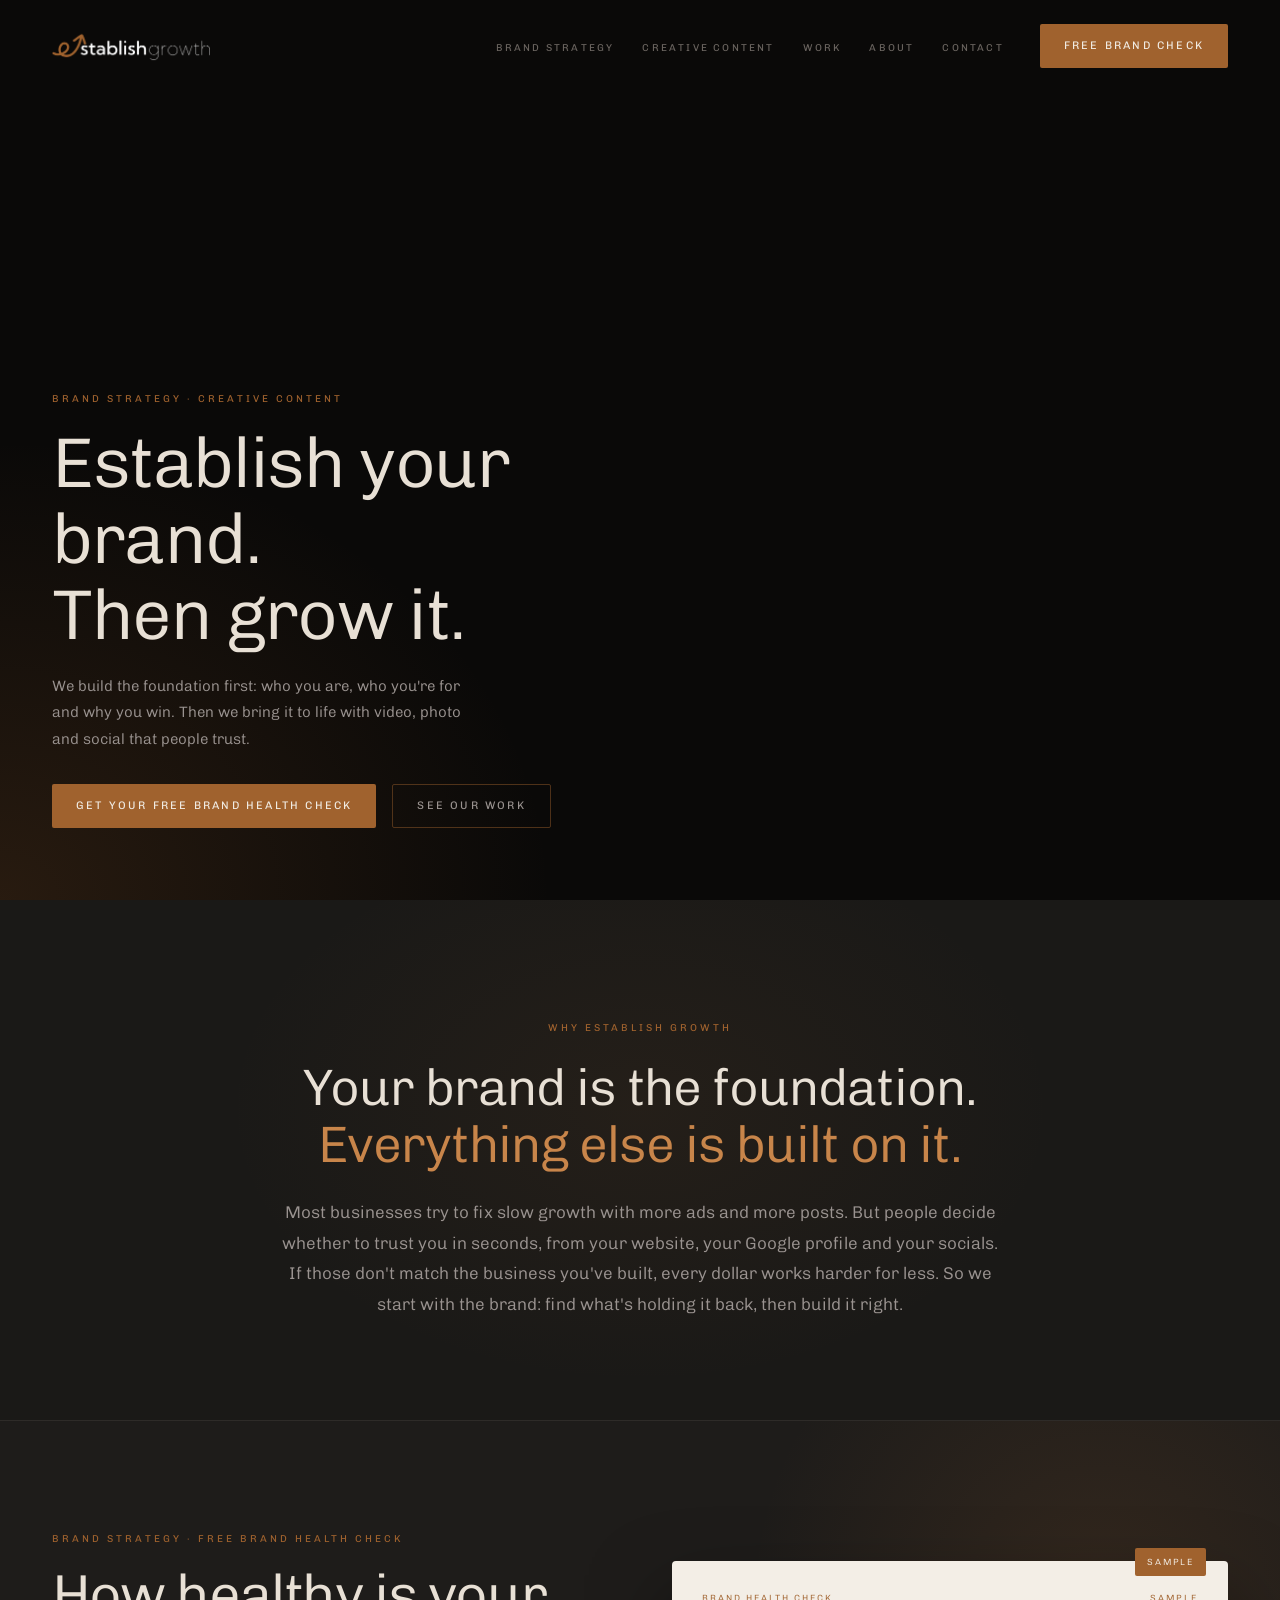
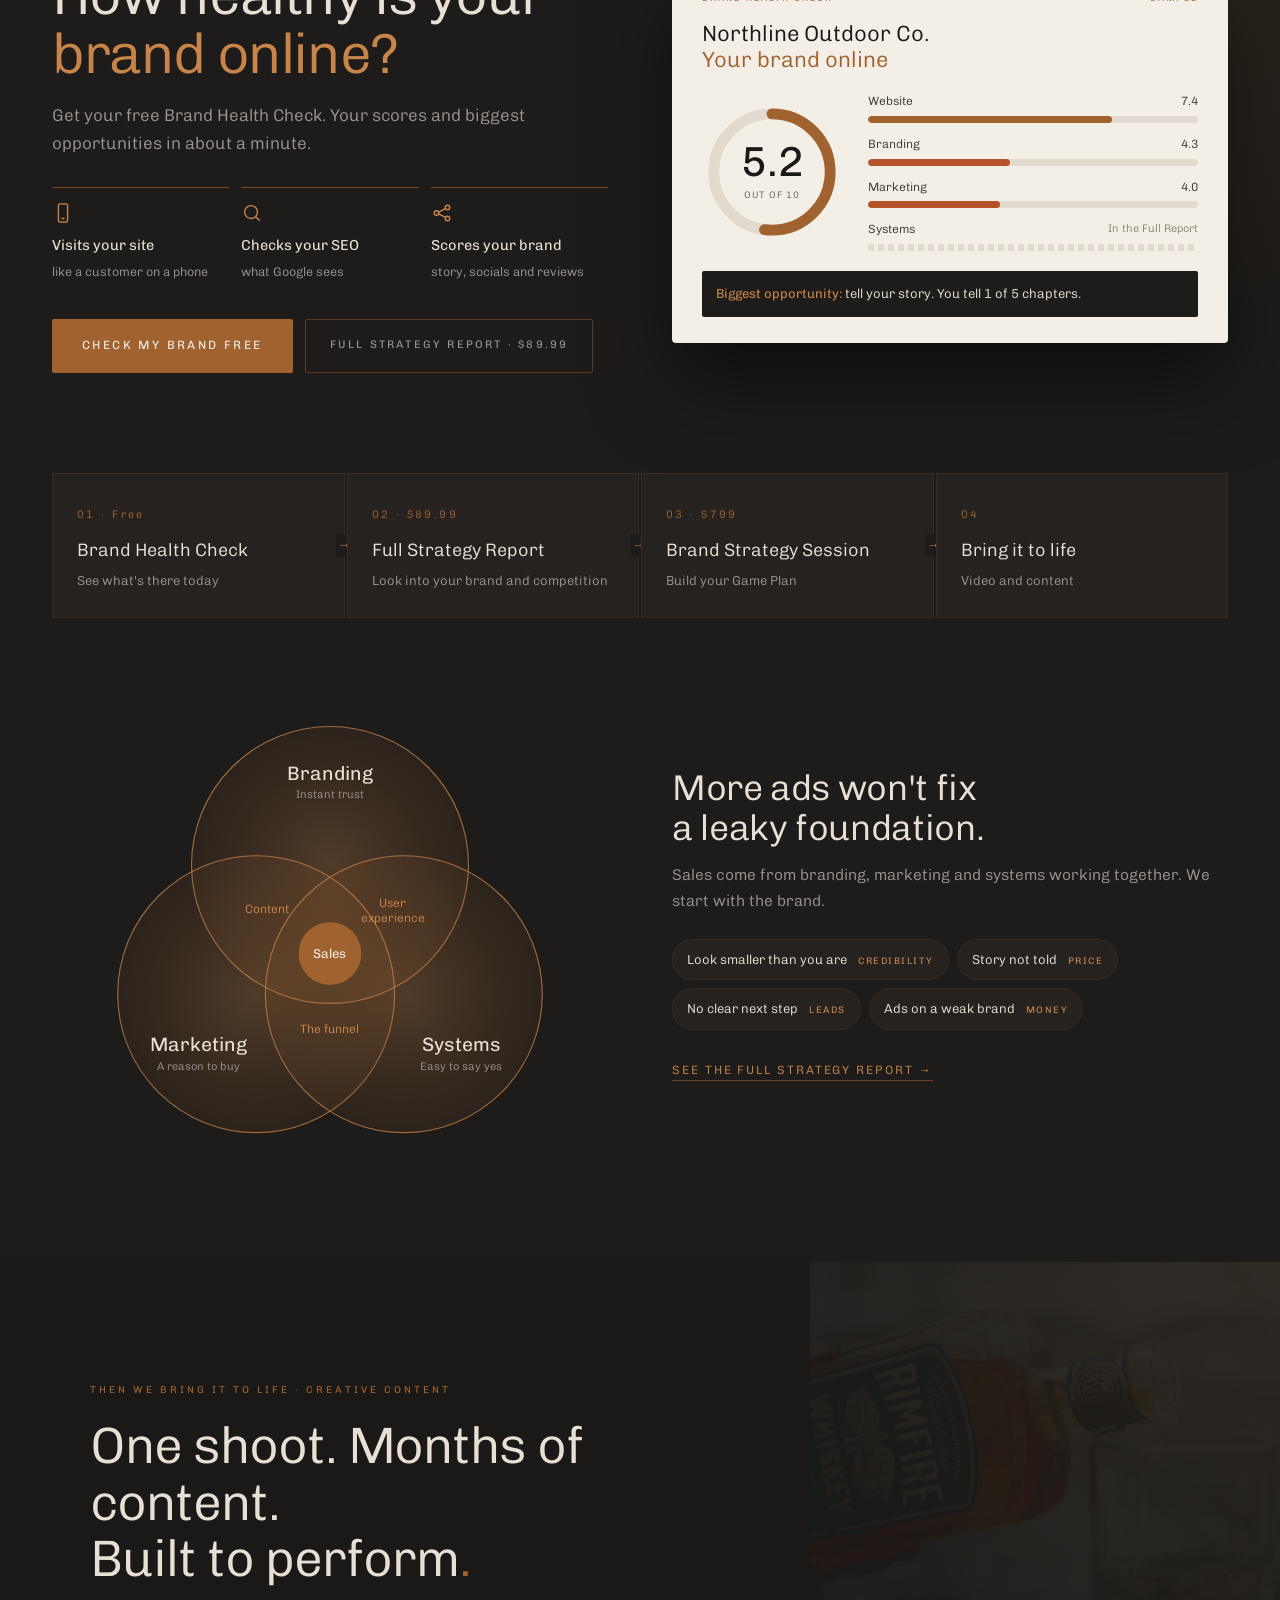
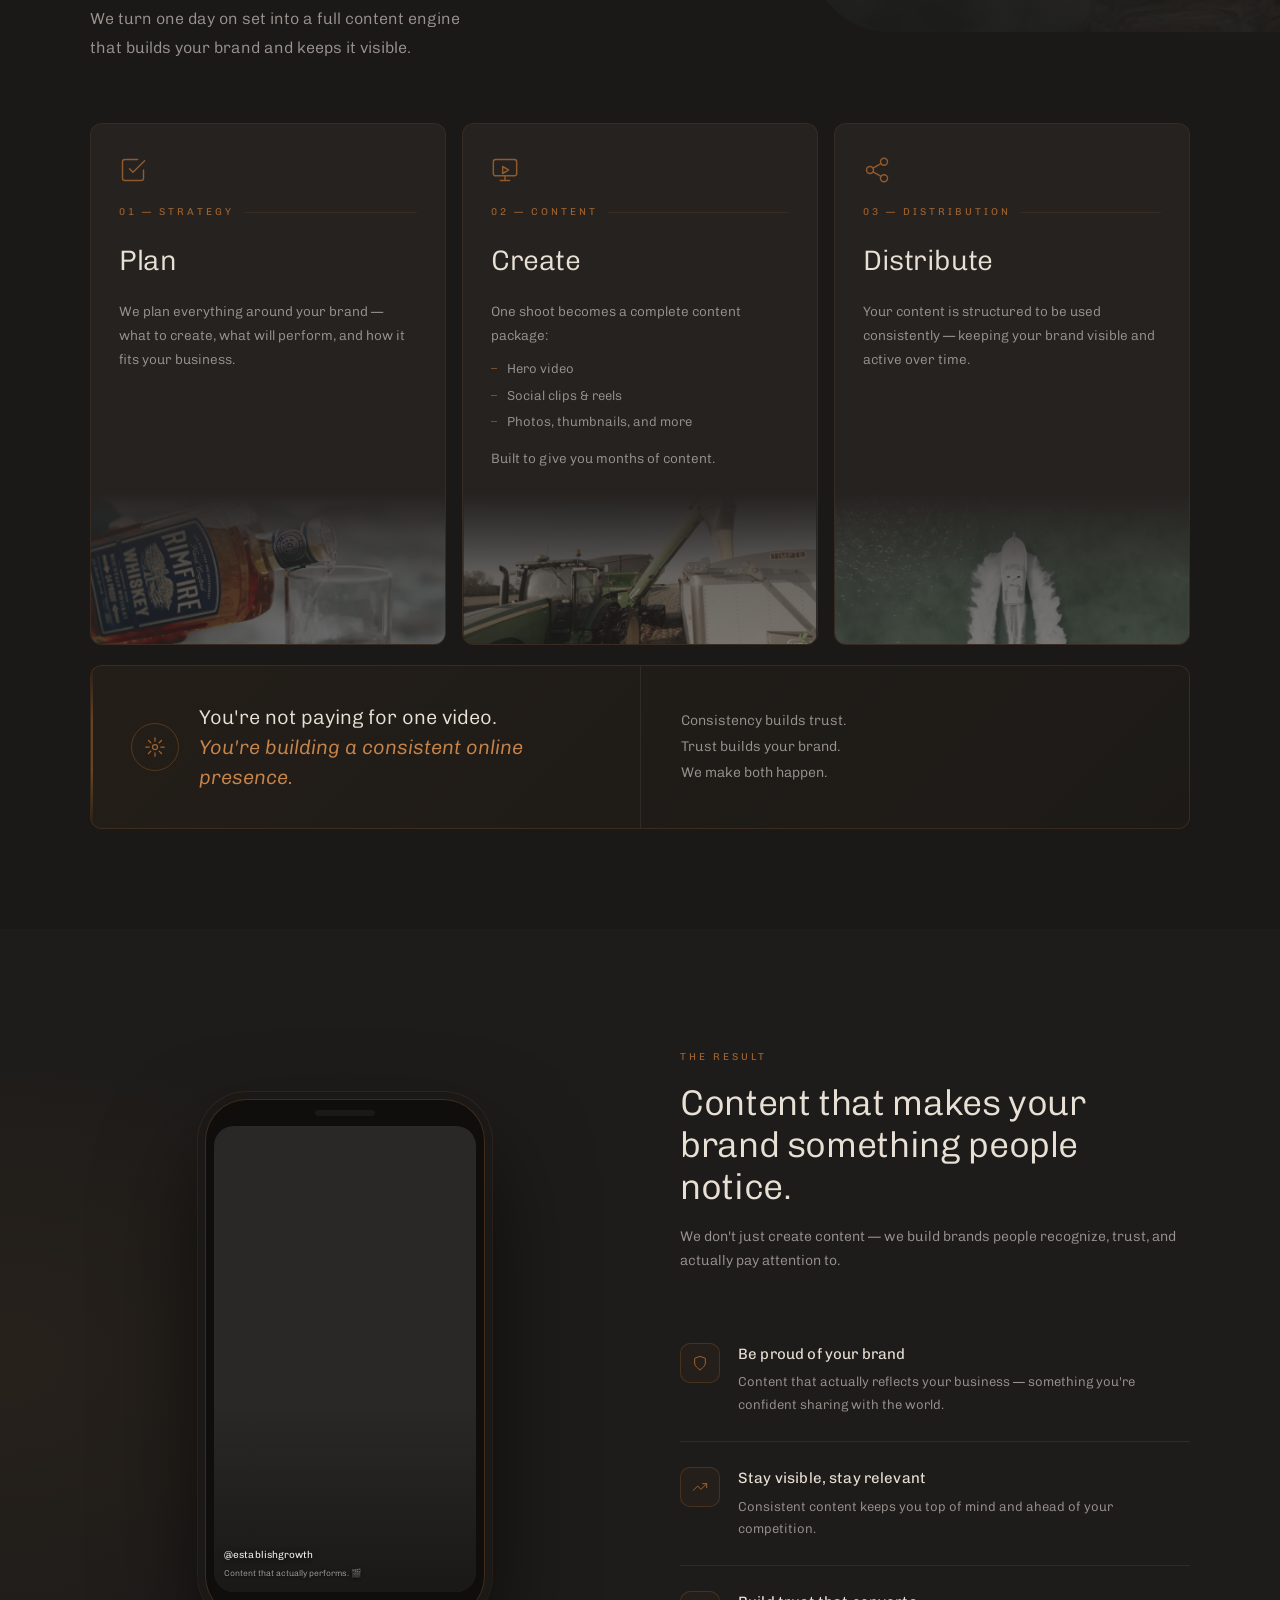
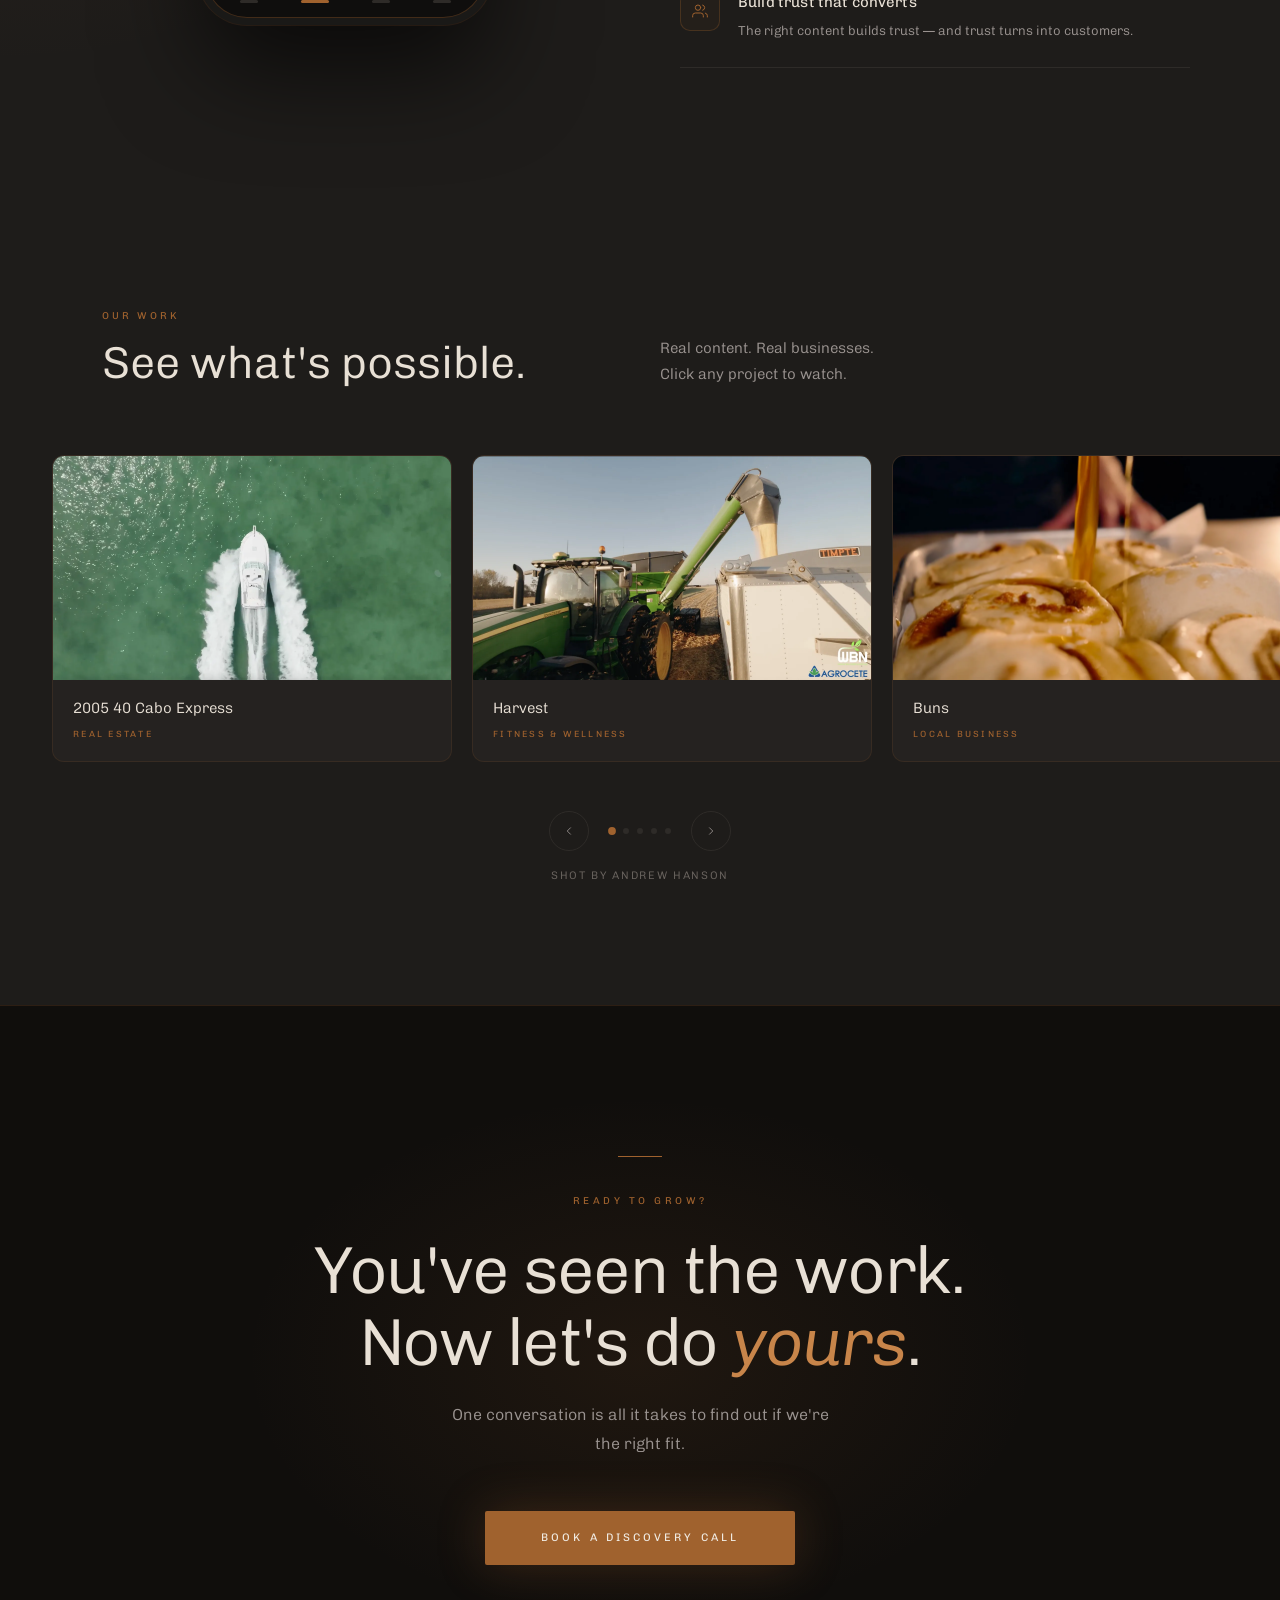
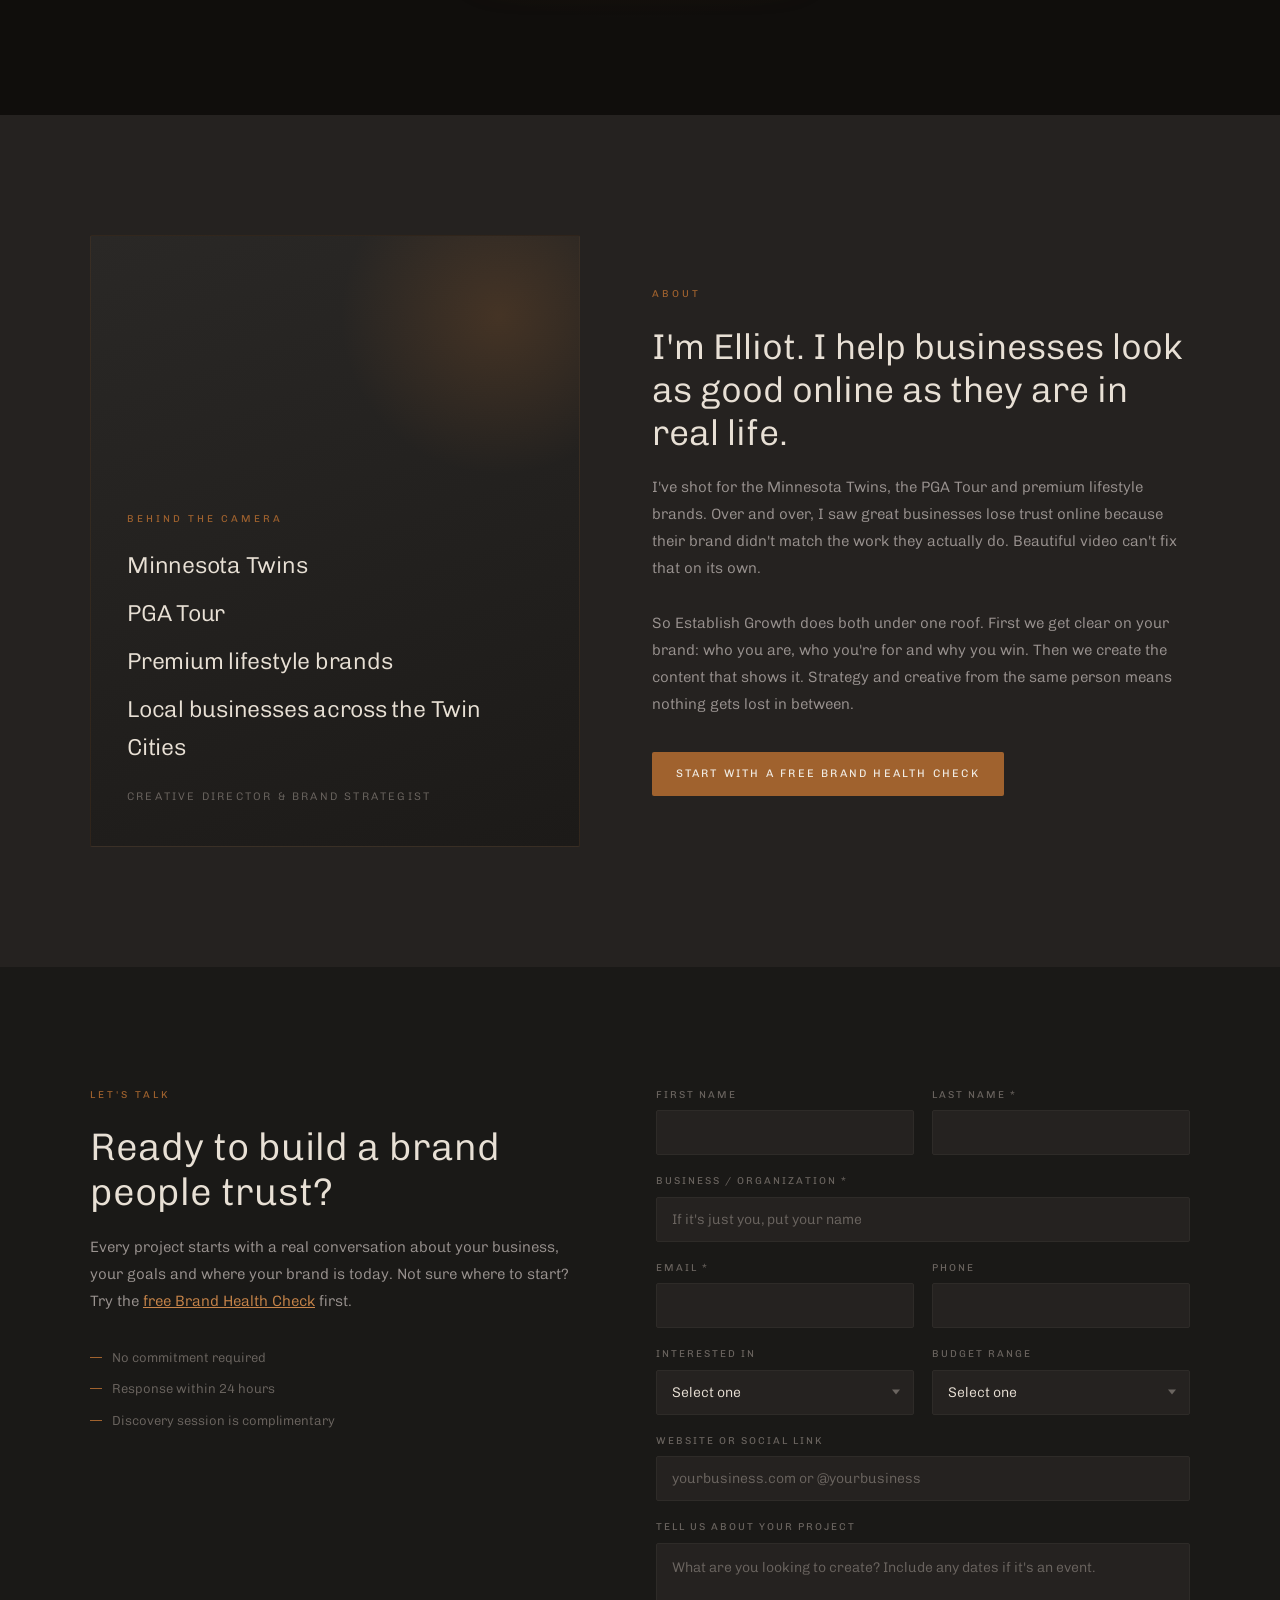
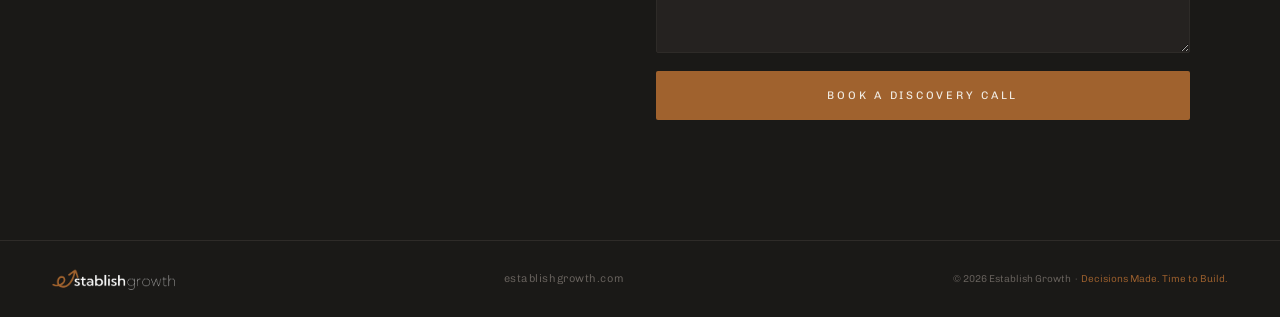
==== commit ada194e8: "Lead with Brand Strategy: Brand Health Check, Full Strategy Report, session - Homepage: Brand Strate" ====
--- a/index.html
+++ b/index.html
@@ -3,7 +3,8 @@
 <head>
   <meta charset="UTF-8">
   <meta name="viewport" content="width=device-width, initial-scale=1.0">
-  <title>Establish Growth Creative — Content That Actually Works</title>
+  <title>Establish Growth — Brand Strategy &amp; Creative Content</title>
+  <meta name="description" content="Establish Growth builds the brand first, then the content. Brand strategy, video, photo and social for businesses that want to look as good online as they are in real life.">
   <link rel="preconnect" href="https://fonts.googleapis.com">
   <link rel="preconnect" href="https://fonts.gstatic.com" crossorigin>
   <link href="https://fonts.googleapis.com/css2?family=Chivo:wght@300;400&display=swap" rel="stylesheet">
@@ -1604,6 +1605,109 @@
         letter-spacing: 0.15em;
       }
     }
+
+    /* ── FOUNDATION ─────────────────────────────────────────── */
+    #foundation { padding: 120px 52px 100px; background: var(--bg); position: relative; overflow: hidden; }
+    #foundation::before { content: ''; position: absolute; top: 40%; left: 50%; transform: translate(-50%,-50%); width: 900px; height: 600px; background: radial-gradient(ellipse, rgba(160,98,46,0.08) 0%, transparent 65%); pointer-events: none; }
+    .fd-inner { max-width: 1100px; margin: 0 auto; text-align: center; position: relative; }
+    .fd-headline { font-size: clamp(28px, 4vw, 52px); font-weight: 300; line-height: 1.12; letter-spacing: -0.02em; color: var(--text); margin: 22px 0 24px; }
+    .fd-headline span { color: var(--copper-light); }
+    .fd-body { font-size: clamp(15px, 1.4vw, 17px); color: var(--text-muted); line-height: 1.8; max-width: 720px; margin: 0 auto; }
+    .fd-steps { display: grid; grid-template-columns: repeat(3, 1fr); gap: 2px; margin-top: 64px; text-align: left; }
+    .fd-step { background: var(--surface); border: 1px solid var(--card-border); padding: 34px 30px; }
+    .fd-step span { font-size: 10px; letter-spacing: 0.25em; text-transform: uppercase; color: var(--copper); }
+    .fd-step h3 { font-size: 19px; font-weight: 300; color: var(--text); margin: 14px 0 8px; }
+    .fd-step p { font-size: 14px; color: var(--text-muted); line-height: 1.7; }
+
+    /* ── ABOUT (credentials block) ──────────────────────────── */
+    .about-cred { flex-direction: column; align-items: flex-start; justify-content: flex-end; padding: 40px 36px; font-style: normal; background: linear-gradient(160deg, var(--surface-2) 0%, #1c1a18 100%); position: relative; overflow: hidden; }
+    .about-cred::before { content: ''; position: absolute; top: -80px; right: -80px; width: 320px; height: 320px; background: radial-gradient(circle, rgba(160,98,46,0.25) 0%, transparent 70%); }
+    .about-cred ul { list-style: none; margin: 18px 0 22px; display: flex; flex-direction: column; gap: 10px; position: relative; }
+    .about-cred li { font-size: clamp(18px, 1.8vw, 24px); font-weight: 300; color: var(--text); font-style: normal; letter-spacing: -0.01em; }
+    .about-cred-note { font-size: 11px; letter-spacing: 0.2em; text-transform: uppercase; color: var(--text-dim); font-style: normal; position: relative; }
+    #about .btn-copper { margin-top: 6px; }
+
+    @media (max-width: 900px) {
+      #foundation { padding: 80px 24px 70px; }
+      .fd-steps { grid-template-columns: 1fr; margin-top: 44px; }
+      .about-cred { aspect-ratio: auto !important; min-height: 260px; }
+    }
+    @media (min-width: 481px) { .hero-ctas { justify-content: flex-start; } }
+
+
+
+    /* ── BRAND STRATEGY (home, v2) ───────────────────────────── */
+    #strategy { padding: 110px 52px 120px; background: var(--bg-mid); border-top: 1px solid var(--divider); position: relative; overflow: hidden; }
+    #strategy::before { content: ''; position: absolute; top: -200px; right: -200px; width: 760px; height: 760px; background: radial-gradient(circle, rgba(160,98,46,0.16) 0%, transparent 65%); pointer-events: none; }
+    .bs-inner { max-width: 1180px; margin: 0 auto; position: relative; }
+    .scan-hero { display: grid; grid-template-columns: 1fr 1fr; gap: 64px; align-items: center; }
+    .bs-headline { font-size: clamp(32px, 4.4vw, 58px); font-weight: 300; line-height: 1.05; letter-spacing: -0.025em; color: var(--text); margin: 18px 0 18px; }
+    .bs-headline span { color: var(--copper-light); }
+    .bs-sub { font-size: 17px; color: var(--text-muted); }
+    .scan-checks { display: grid; grid-template-columns: repeat(3, 1fr); gap: 12px; margin: 30px 0 34px; }
+    .scan-checks div { border-top: 1px solid var(--copper-dark); padding-top: 14px; }
+    .scan-checks svg { width: 22px; height: 22px; stroke: var(--copper-light); fill: none; stroke-width: 1.5; stroke-linecap: round; stroke-linejoin: round; margin-bottom: 10px; display: block; }
+    .scan-checks b { display: block; font-weight: 400; font-size: 14.5px; color: var(--text); }
+    .scan-checks span { font-size: 12.5px; color: var(--text-muted); }
+    .scan-ctas { display: flex; gap: 12px; flex-wrap: wrap; }
+    .scan-ctas .btn-copper { padding: 17px 30px; font-size: 12px; }
+    .scan-ctas .btn-ghost { padding: 16px 24px; }
+
+    .home-score { background: #F3EEE6; color: #1A1917; border-radius: 4px; padding: 30px 30px 26px; box-shadow: 0 40px 80px rgba(0,0,0,0.5); position: relative; transform: rotate(1.2deg); }
+    .hs-stamp { position: absolute; top: -13px; right: 22px; background: var(--copper); color: #F3EEE6; font-size: 9px; letter-spacing: 0.2em; text-transform: uppercase; padding: 7px 12px; border-radius: 2px; }
+    .hs-top { display: flex; justify-content: space-between; font-size: 9px; letter-spacing: 0.22em; text-transform: uppercase; color: var(--copper); margin-bottom: 16px; }
+    .hs-name { font-size: 22px; line-height: 1.15; color: #1A1917; }
+    .hs-name span { display: block; color: var(--copper); }
+    .hs-row { display: grid; grid-template-columns: 140px 1fr; gap: 26px; align-items: center; margin-top: 20px; }
+    .hs-dial { position: relative; width: 140px; height: 140px; }
+    .hs-dial svg { width: 140px; height: 140px; }
+    .hs-dial > div { position: absolute; inset: 0; display: flex; flex-direction: column; align-items: center; justify-content: center; }
+    .hs-dial b { font-size: 42px; font-weight: 400; line-height: 1; color: #1A1917; }
+    .hs-dial small { font-size: 9.5px; color: #6B6560; letter-spacing: 0.1em; margin-top: 4px; }
+    .hs-bars { display: flex; flex-direction: column; gap: 12px; }
+    .hs-bars label { display: flex; justify-content: space-between; font-size: 12px; color: #3d3935; margin-bottom: 4px; }
+    .hs-bars i { display: block; height: 7px; background: #E2DACE; border-radius: 4px; overflow: hidden; }
+    .hs-bars em { display: block; height: 100%; width: 0; background: var(--copper); border-radius: 4px; transition: width 1.4s cubic-bezier(.2,.7,.2,1); }
+    .hs-bars em.low { background: #B4532A; }
+    .hs-fix { margin-top: 20px; padding: 12px 14px; background: #1E1C1A; color: #E8E0D5; font-size: 13px; border-radius: 2px; }
+    .hs-fix b { color: var(--copper-light); font-weight: 400; }
+
+    .bs-journey { display: grid; grid-template-columns: repeat(4, 1fr); gap: 2px; margin-top: 100px; }
+    .bs-step { background: var(--surface); border: 1px solid var(--card-border); padding: 26px 24px; position: relative; }
+    .bs-step { text-decoration: none; display: block; transition: border-color .2s, background .2s; }
+    .bs-step:hover { border-color: var(--copper); background: #2c2825; }
+    .bs-step p { font-size: 13px; color: var(--text-muted); margin-top: 4px; }
+    .hs-bars .lockrow label span:last-child { color: #8d857c; font-size: 11px; }
+    .hs-bars .lockrow i { background: repeating-linear-gradient(90deg, #E2DACE 0 6px, transparent 6px 10px); }
+    .bs-step span { font-size: 11px; letter-spacing: 0.22em; color: var(--copper); }
+    .bs-step h3 { font-size: 18px; font-weight: 300; color: var(--text); margin-top: 10px; }
+    .bs-step:not(:last-child)::after { content: '→'; position: absolute; right: -9px; top: 50%; transform: translateY(-50%); z-index: 2; color: var(--copper-light); background: var(--bg-mid); font-size: 13px; padding: 0 2px; }
+    .bs-venn-row { display: grid; grid-template-columns: 1fr 1fr; gap: 64px; align-items: center; margin-top: 90px; }
+    .venn { width: 100%; max-width: 480px; height: auto; display: block; margin: 0 auto; }
+    .bs-venn-title { font-size: clamp(26px, 2.8vw, 38px); font-weight: 300; line-height: 1.12; color: var(--text); margin-bottom: 14px; letter-spacing: -0.01em; }
+    .bs-venn-body { font-size: 15.5px; color: var(--text-muted); line-height: 1.7; }
+    .bs-leak-tags { display: flex; flex-wrap: wrap; gap: 8px; margin: 24px 0 26px; }
+    .bs-leak-tags span { font-size: 13px; color: var(--text); background: var(--surface); border: 1px solid var(--card-border); padding: 9px 14px; border-radius: 30px; }
+    .bs-leak-tags b { font-weight: 400; font-size: 9.5px; letter-spacing: 0.16em; text-transform: uppercase; color: var(--copper-light); margin-left: 8px; }
+    .bs-link { font-size: 12px; letter-spacing: 0.16em; text-transform: uppercase; color: var(--copper-light); text-decoration: none; border-bottom: 1px solid rgba(200,133,74,0.4); padding-bottom: 3px; }
+
+    @media (max-width: 900px) {
+      #strategy { padding: 76px 24px 80px; }
+      .scan-hero, .bs-venn-row { grid-template-columns: 1fr; gap: 48px; }
+      .bs-journey { grid-template-columns: 1fr 1fr; margin-top: 70px; }
+      .bs-step:not(:last-child)::after { display: none; }
+      .bs-venn-row { margin-top: 64px; }
+    }
+    @media (max-width: 560px) {
+      .scan-checks { grid-template-columns: 1fr; gap: 0; margin: 24px 0 28px; }
+      .scan-checks div { display: grid; grid-template-columns: 30px 1fr; column-gap: 12px; padding: 12px 0; border-top: 1px solid var(--divider); }
+      .scan-checks svg { grid-row: span 2; margin: 2px 0 0; }
+      .home-score { transform: none; padding: 24px 20px; }
+      .hs-row { grid-template-columns: 1fr; justify-items: center; }
+      .hs-bars { width: 100%; }
+      .scan-ctas a { flex: 1; text-align: center; }
+    }
+
   </style>
 </head>
 <body>
@@ -1611,17 +1715,17 @@
 <!-- ── NAV ──────────────────────────────────────────────────── -->
 <nav id="nav">
   <a href="#" class="nav-logo">
-    <img src="[data-uri]" alt="Establish Growth Creative">
+    <img src="logo.webp" alt="Establish Growth Creative">
   </a>
   <div class="nav-right">
     <ul class="nav-links">
-      <li><a href="services.html">Services</a></li>
+      <li><a href="#strategy">Brand Strategy</a></li>
+      <li><a href="services.html">Creative Content</a></li>
       <li><a href="#work">Work</a></li>
-      <li><a href="#process">Process</a></li>
       <li><a href="#about">About</a></li>
       <li><a href="#contact">Contact</a></li>
     </ul>
-    <a href="#contact" class="btn-copper">Book a Call</a>
+    <a href="digital-presence-review.html" class="btn-copper">Free Brand Check</a>
     <div class="hamburger" id="hamburger">
       <span></span><span></span><span></span>
     </div>
@@ -1629,12 +1733,12 @@
 </nav>
 
 <div class="mobile-menu" id="mobileMenu">
-  <a href="services.html" class="mob-link">Services</a>
+  <a href="#strategy" class="mob-link">Brand Strategy</a>
+  <a href="services.html" class="mob-link">Creative Content</a>
   <a href="#work" class="mob-link">Work</a>
-  <a href="#process" class="mob-link">Process</a>
   <a href="#about" class="mob-link">About</a>
   <a href="#contact" class="mob-link">Contact</a>
-  <a href="#contact" class="btn-copper mob-link">Book a Call</a>
+  <a href="digital-presence-review.html" class="btn-copper mob-link">Free Brand Check</a>
 </div>
 
 <!-- ── HERO ─────────────────────────────────────────────────── -->
@@ -1658,20 +1762,120 @@
 
   <!-- Text — bottom-left -->
   <div class="hero-content">
-    <p class="eyebrow hero-eyebrow fade-up">Establish Growth Creative</p>
+    <p class="eyebrow hero-eyebrow fade-up">Brand Strategy · Creative Content</p>
     <h1 class="hero-h1 fade-up">
-      Strategic content built<br>to grow your business.
+      Establish your brand.<br>Then grow it.
     </h1>
     <p class="hero-sub fade-up">
-      We plan it, create it, and make sure it actually gets seen —
-      so it drives real results.
+      We build the foundation first: who you are, who you're for and why you win.
+      Then we bring it to life with video, photo and social that people trust.
     </p>
     <div class="hero-ctas fade-up">
-      <a href="#work" class="btn-copper">See Our Work</a>
-      <a href="#contact" class="btn-ghost">Book a Discovery Call</a>
+      <a href="digital-presence-review.html" class="btn-copper">Get Your Free Brand Health Check</a>
+      <a href="#work" class="btn-ghost">See Our Work</a>
     </div>
   </div>
 
+</section>
+
+<!-- ── FOUNDATION ───────────────────────────────────────────── -->
+<section id="foundation">
+  <div class="fd-inner">
+    <p class="eyebrow fade-up">Why Establish Growth</p>
+    <h2 class="fd-headline fade-up">Your brand is the foundation.<br><span>Everything else is built on it.</span></h2>
+    <p class="fd-body fade-up">Most businesses try to fix slow growth with more ads and more posts. But people decide whether to trust you in seconds, from your website, your Google profile and your socials. If those don't match the business you've built, every dollar works harder for less. So we start with the brand: find what's holding it back, then build it right.</p>
+  </div>
+</section>
+
+<!-- ── BRAND STRATEGY ───────────────────────────────────────── -->
+<section id="strategy">
+  <div class="bs-inner">
+
+    <div class="scan-hero">
+      <div class="scan-copy">
+        <p class="eyebrow fade-up">Brand Strategy · Free Brand Health Check</p>
+        <h2 class="bs-headline fade-up">How healthy is your<br><span>brand online?</span></h2>
+        <p class="bs-sub fade-up">Get your free Brand Health Check. Your scores and biggest opportunities in about a minute.</p>
+        <div class="scan-checks fade-up">
+          <div><svg viewBox="0 0 24 24"><rect x="7" y="2" width="10" height="20" rx="2"/><path d="M11 18h2"/></svg><b>Visits your site</b><span>like a customer on a phone</span></div>
+          <div><svg viewBox="0 0 24 24"><circle cx="11" cy="11" r="7"/><path d="M20 20l-4-4"/></svg><b>Checks your SEO</b><span>what Google sees</span></div>
+          <div><svg viewBox="0 0 24 24"><circle cx="6" cy="12" r="2.5"/><circle cx="18" cy="6" r="2.5"/><circle cx="18" cy="18" r="2.5"/><path d="M8.2 11l7.6-3.8M8.2 13l7.6 3.8"/></svg><b>Scores your brand</b><span>story, socials and reviews</span></div>
+        </div>
+        <div class="scan-ctas fade-up">
+          <a href="digital-presence-review.html" class="btn-copper">Check my brand free</a>
+          <a href="brand-strategy-report.html" class="btn-ghost">Full Strategy Report · $89.99</a>
+        </div>
+      </div>
+
+      <div class="home-score fade-up" id="home-score" aria-label="Sample score">
+        <span class="hs-stamp">Sample</span>
+        <div class="hs-top"><span>Brand Health Check</span><span>Sample</span></div>
+        <p class="hs-name">Northline Outdoor Co.<span>Your brand online</span></p>
+        <div class="hs-row">
+          <div class="hs-dial">
+            <svg viewBox="0 0 130 130"><circle cx="65" cy="65" r="54" fill="none" stroke="#E2DACE" stroke-width="10"/><circle class="hs-arc" stroke-dasharray="339.29" stroke-dashoffset="339.29" cx="65" cy="65" r="54" fill="none" stroke="#A0622E" stroke-width="10" stroke-linecap="round" transform="rotate(-90 65 65)"/></svg>
+            <div><b>0.0</b><small>OUT OF 10</small></div>
+          </div>
+          <div class="hs-bars">
+            <div><label><span>Website</span><span>7.4</span></label><i><em data-w="74"></em></i></div>
+            <div><label><span>Branding</span><span>4.3</span></label><i><em class="low" data-w="43"></em></i></div>
+            <div><label><span>Marketing</span><span>4.0</span></label><i><em class="low" data-w="40"></em></i></div>
+            <div class="lockrow"><label><span>Systems</span><span>In the Full Report</span></label><i></i></div>
+          </div>
+        </div>
+        <div class="hs-fix"><b>Biggest opportunity:</b> tell your story. You tell 1 of 5 chapters.</div>
+      </div>
+    </div>
+
+    <div class="bs-journey">
+      <a class="bs-step fade-up" href="digital-presence-review.html"><span>01 · Free</span><h3>Brand Health Check</h3><p>See what's there today</p></a>
+      <a class="bs-step fade-up" href="brand-strategy-report.html"><span>02 · $89.99</span><h3>Full Strategy Report</h3><p>Look into your brand and competition</p></a>
+      <a class="bs-step fade-up" href="brand-strategy-report.html#session"><span>03 · $799</span><h3>Brand Strategy Session</h3><p>Build your Game Plan</p></a>
+      <a class="bs-step fade-up" href="services.html"><span>04</span><h3>Bring it to life</h3><p>Video and content</p></a>
+    </div>
+
+    <div class="bs-venn-row">
+      <div class="bs-venn fade-up">
+<svg class="venn" viewBox="0 0 520 470" role="img" aria-label="Branding, Marketing and Systems overlap. Branding and Marketing make Content. Branding and Systems make User experience. Marketing and Systems make the Funnel. All three together make Sales.">
+  <defs>
+    <radialGradient id="vg" cx="50%" cy="50%" r="50%"><stop offset="0%" stop-color="#C8854A" stop-opacity="0.30"/><stop offset="100%" stop-color="#A0622E" stop-opacity="0.10"/></radialGradient>
+  </defs>
+  <g fill="url(#vg)" stroke="#C8854A" stroke-width="1.2" stroke-opacity="0.75">
+    <circle cx="260" cy="170" r="150"/>
+    <circle cx="180" cy="310" r="150"/>
+    <circle cx="340" cy="310" r="150"/>
+  </g>
+  <g font-family="Chivo, sans-serif" text-anchor="middle">
+    <text x="260" y="78" fill="#E8E0D5" font-size="21" font-weight="400">Branding</text>
+    <text x="260" y="98" fill="#9A9390" font-size="12">Instant trust</text>
+    <text x="118" y="372" fill="#E8E0D5" font-size="21" font-weight="400">Marketing</text>
+    <text x="118" y="392" fill="#9A9390" font-size="12">A reason to buy</text>
+    <text x="402" y="372" fill="#E8E0D5" font-size="21" font-weight="400">Systems</text>
+    <text x="402" y="392" fill="#9A9390" font-size="12">Easy to say yes</text>
+    <text x="192" y="222" fill="#C8854A" font-size="13">Content</text>
+    <text x="328" y="216" fill="#C8854A" font-size="13">User</text>
+    <text x="328" y="232" fill="#C8854A" font-size="13">experience</text>
+    <text x="260" y="352" fill="#C8854A" font-size="13">The funnel</text>
+    <circle cx="260" cy="266" r="34" fill="#A0622E" stroke="none"/>
+    <text x="260" y="271" fill="#F0EBE3" font-size="14" font-weight="400">Sales</text>
+  </g>
+</svg>
+
+      </div>
+      <div class="bs-venn-copy">
+        <h3 class="bs-venn-title fade-up">More ads won't fix<br>a leaky foundation.</h3>
+        <p class="bs-venn-body fade-up">Sales come from branding, marketing and systems working together. We start with the brand.</p>
+        <div class="bs-leak-tags fade-up">
+          <span>Look smaller than you are <b>credibility</b></span>
+          <span>Story not told <b>price</b></span>
+          <span>No clear next step <b>leads</b></span>
+          <span>Ads on a weak brand <b>money</b></span>
+        </div>
+        <a href="brand-strategy-report.html" class="bs-link fade-up">See the Full Strategy Report →</a>
+      </div>
+    </div>
+
+  </div>
 </section>
 
 <!-- ── CONTENT SYSTEM ────────────────────────────────────────── -->
@@ -1681,7 +1885,7 @@
   <div class="system-inner">
 
     <div class="system-header">
-      <p class="eyebrow fade-up">The Full Content System</p>
+      <p class="eyebrow fade-up">Then we bring it to life · Creative Content</p>
       <h2 class="system-headline fade-up">One shoot. Months of content.<br>Built to perform<span class="hl-dot">.</span></h2>
       <p class="system-subhead fade-up">We turn one day on set into a full content engine<br>that builds your brand and keeps it visible.</p>
     </div>
@@ -1887,14 +2091,37 @@
 </section>
 
 
+<!-- ── ABOUT ─────────────────────────────────────────────────── -->
+<section id="about">
+  <div class="about-inner">
+    <div class="about-photo-block about-cred fade-up">
+      <p class="eyebrow">Behind the camera</p>
+      <ul>
+        <li>Minnesota Twins</li>
+        <li>PGA Tour</li>
+        <li>Premium lifestyle brands</li>
+        <li>Local businesses across the Twin Cities</li>
+      </ul>
+      <p class="about-cred-note">Creative Director &amp; Brand Strategist</p>
+    </div>
+    <div class="about-right">
+      <p class="eyebrow fade-up">About</p>
+      <h2 class="about-heading fade-up">I'm Elliot. I help businesses look as good online as they are in real life.</h2>
+      <p class="about-body fade-up">I've shot for the Minnesota Twins, the PGA Tour and premium lifestyle brands. Over and over, I saw great businesses lose trust online because their brand didn't match the work they actually do. Beautiful video can't fix that on its own.</p>
+      <p class="about-body fade-up">So Establish Growth does both under one roof. First we get clear on your brand: who you are, who you're for and why you win. Then we create the content that shows it. Strategy and creative from the same person means nothing gets lost in between.</p>
+      <a href="digital-presence-review.html" class="btn-copper fade-up">Start With a Free Brand Health Check</a>
+    </div>
+  </div>
+</section>
+
 <!-- ── CONTACT ───────────────────────────────────────────────── -->
 <section id="contact">
   <div class="contact-inner">
 
     <div class="contact-left">
       <p class="eyebrow fade-up">Let's Talk</p>
-      <h2 class="contact-heading fade-up">Ready to grow your business<br>with content that actually works?</h2>
-      <p class="contact-body fade-up">Every project starts with a Brand Discovery Session — a real conversation about your business, your goals, and how your content can start driving real results.</p>
+      <h2 class="contact-heading fade-up">Ready to build a brand<br>people trust?</h2>
+      <p class="contact-body fade-up">Every project starts with a real conversation about your business, your goals and where your brand is today. Not sure where to start? Try the <a href="digital-presence-review.html" style="color:var(--copper-light)">free Brand Health Check</a> first.</p>
       <ul class="trust-list fade-up">
         <li>No commitment required</li>
         <li>Response within 24 hours</li>
@@ -1942,6 +2169,7 @@
             <div class="select-wrap">
               <select class="form-select" id="eg-interest" name="Rating">
                 <option value="-None-">Select one</option>
+                <option value="Not sure yet" data-label="Brand Strategy">Brand Strategy</option>
                 <option value="Brand Story Content">Brand Story Content</option>
                 <option value="Marketing Content">Marketing Content</option>
                 <option value="Event Content">Event Content</option>
@@ -1963,6 +2191,10 @@
           </div>
         </div>
         <div class="form-group">
+          <label class="form-label" for="eg-website">Website or social link</label>
+          <input class="form-input" id="eg-website" type="text" maxlength="200" placeholder="yourbusiness.com or @yourbusiness">
+        </div>
+        <div class="form-group">
           <label class="form-label" for="eg-desc">Tell us about your project</label>
           <textarea class="form-textarea" id="eg-desc" name="Description" placeholder="What are you looking to create? Include any dates if it's an event."></textarea>
         </div>
@@ -1982,7 +2214,7 @@
 <!-- ── FOOTER ────────────────────────────────────────────────── -->
 <footer>
   <a href="#" class="footer-logo">
-    <img src="[data-uri]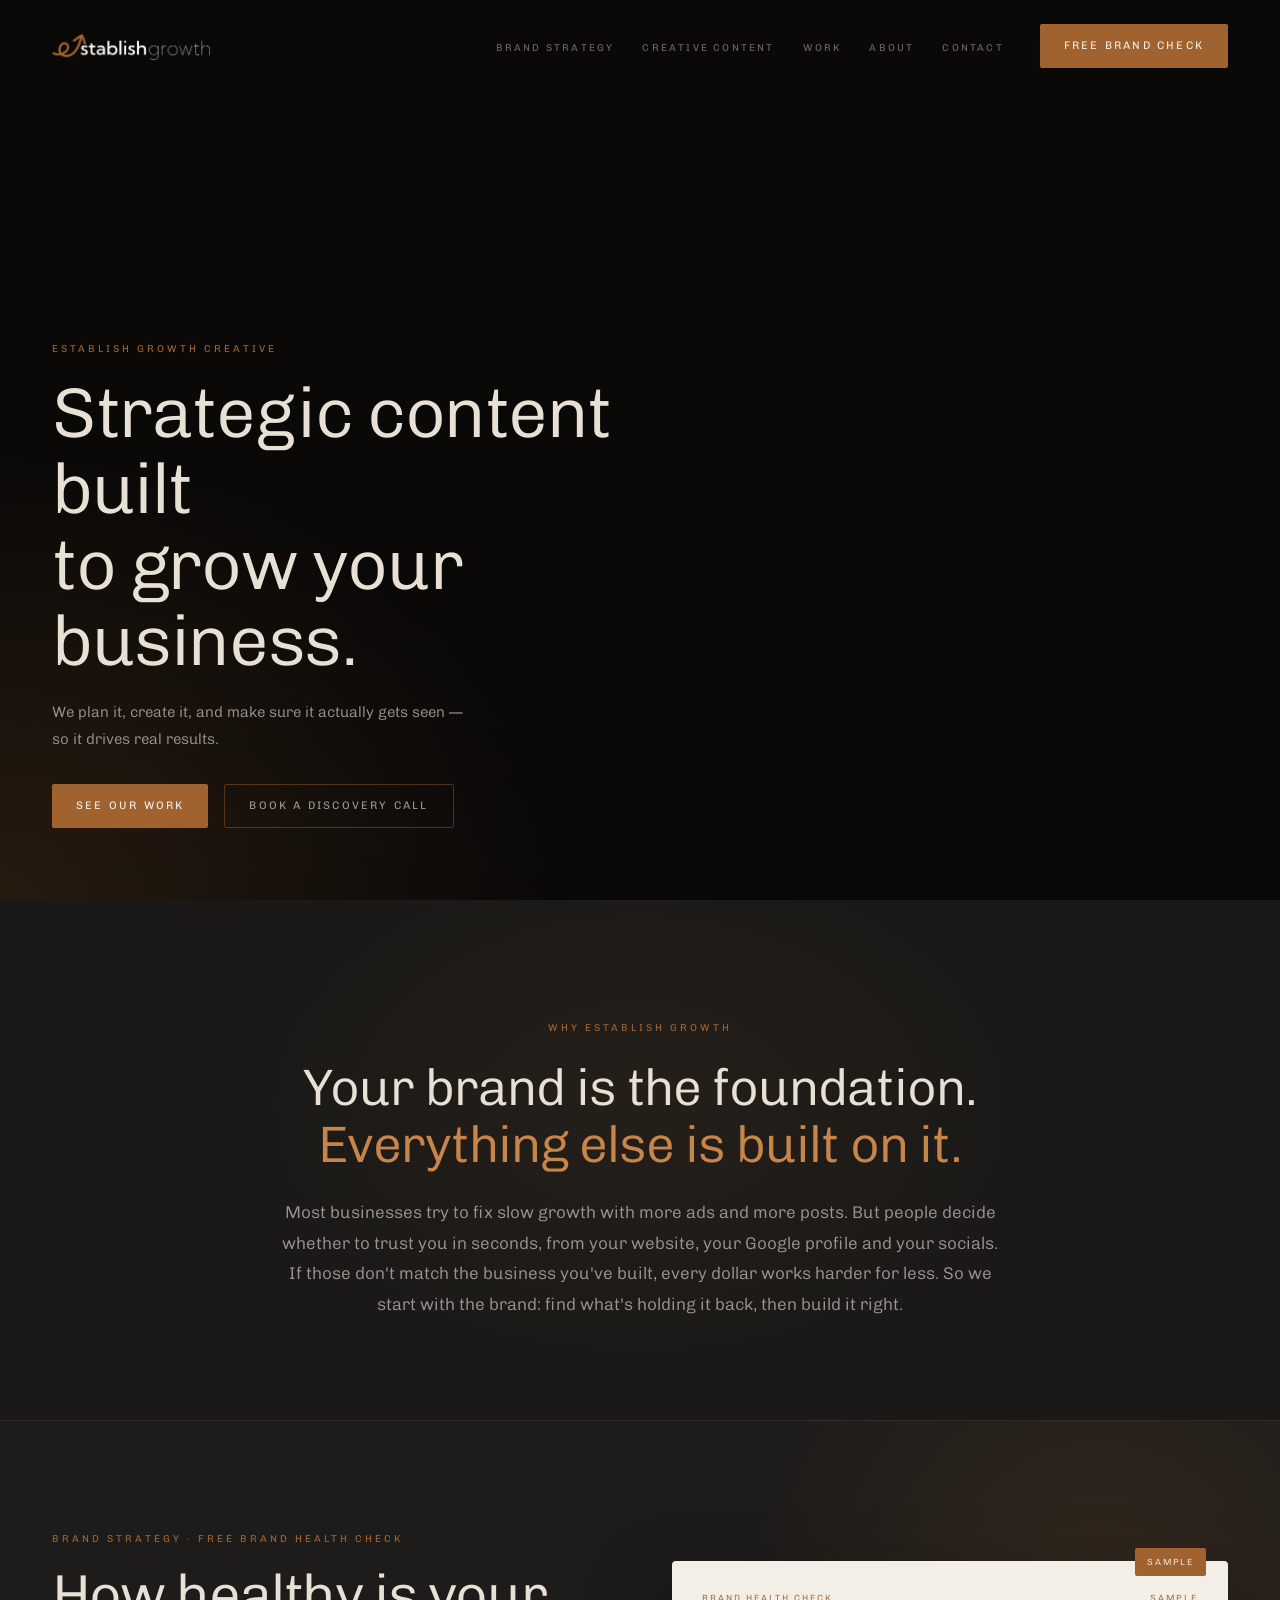
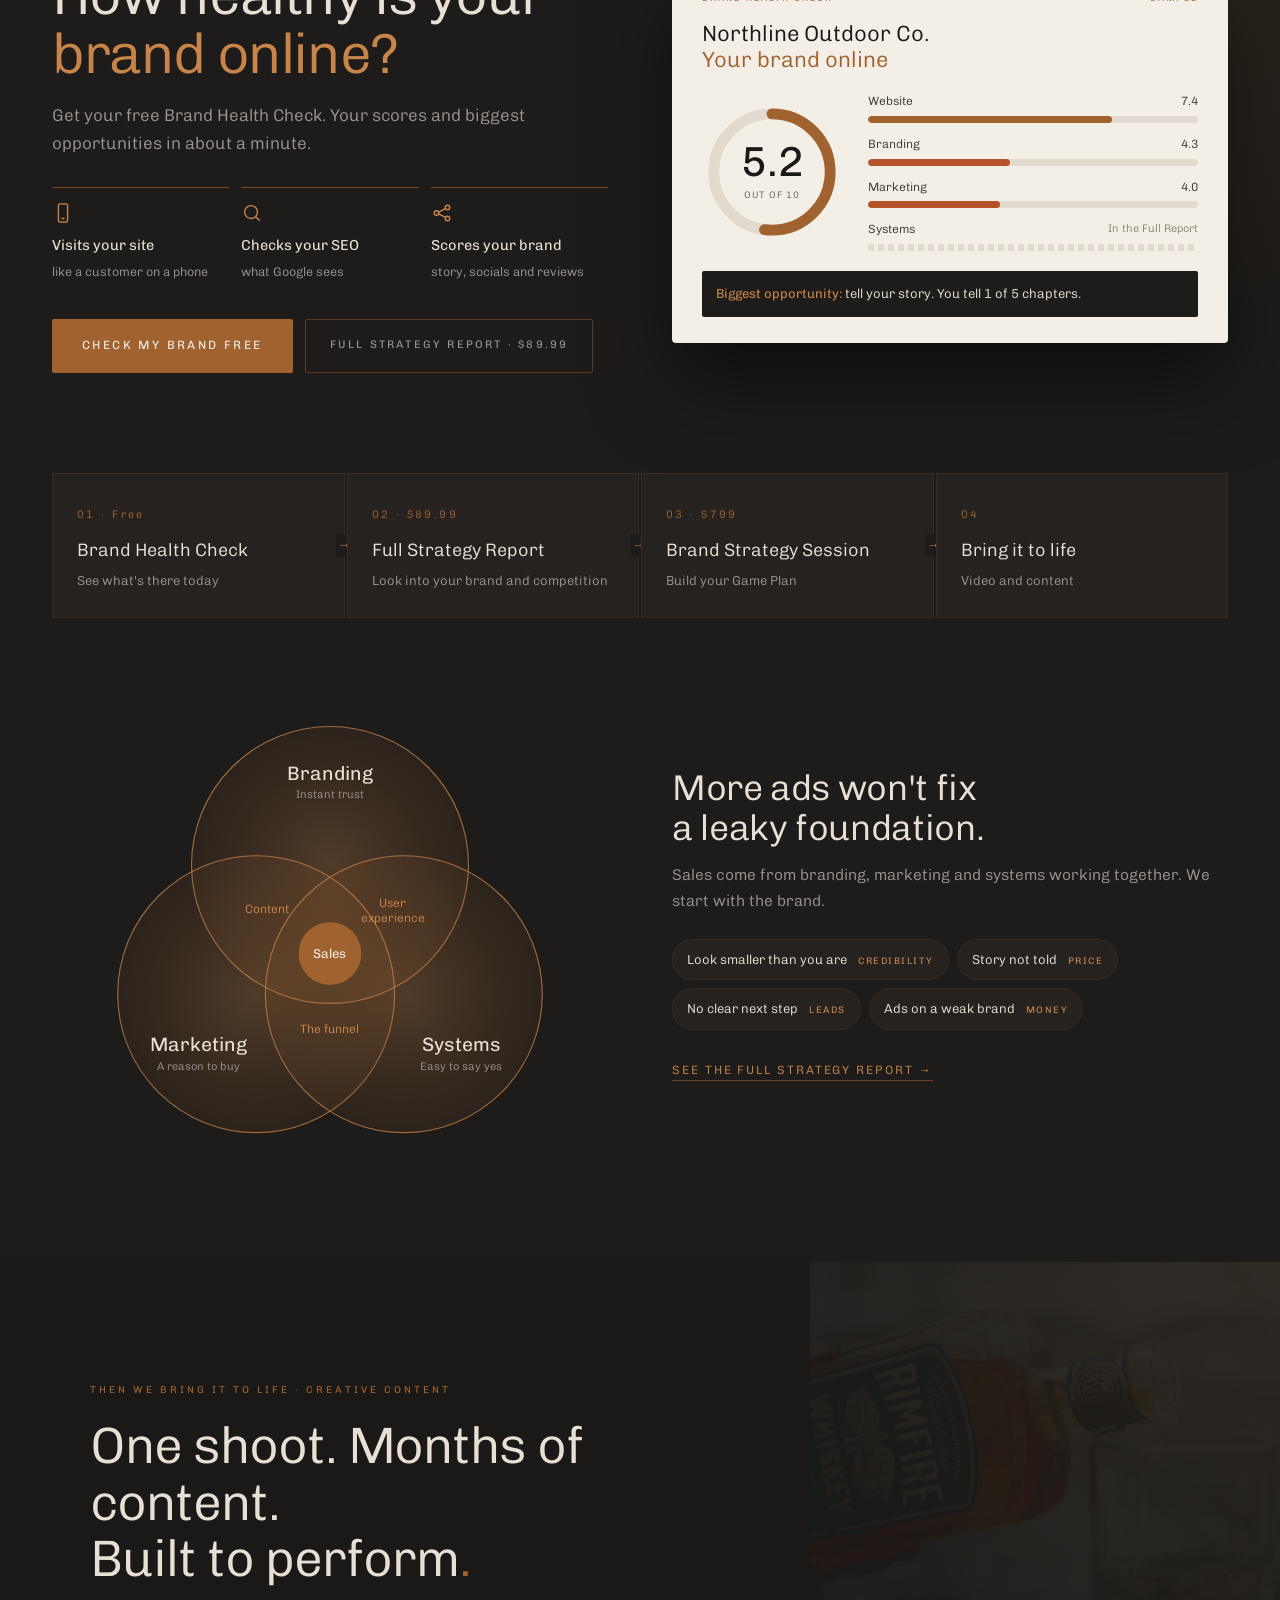
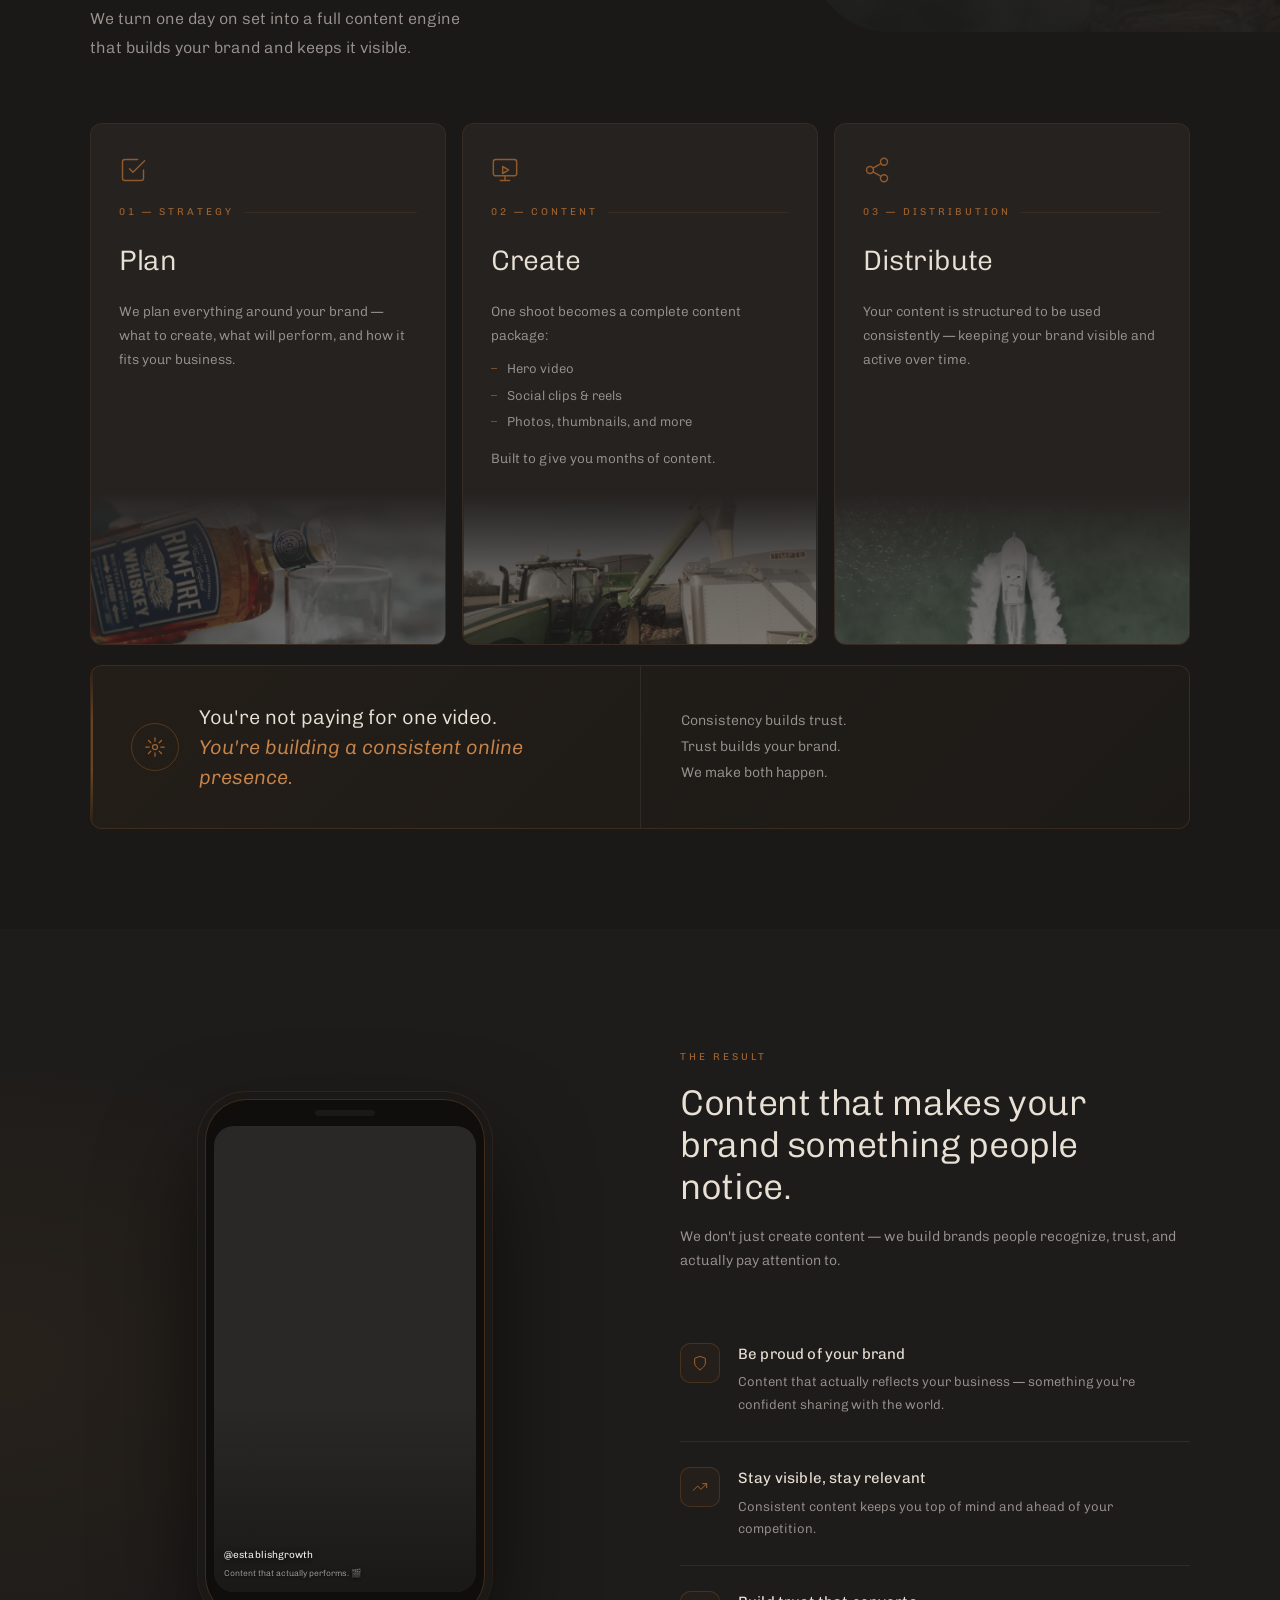
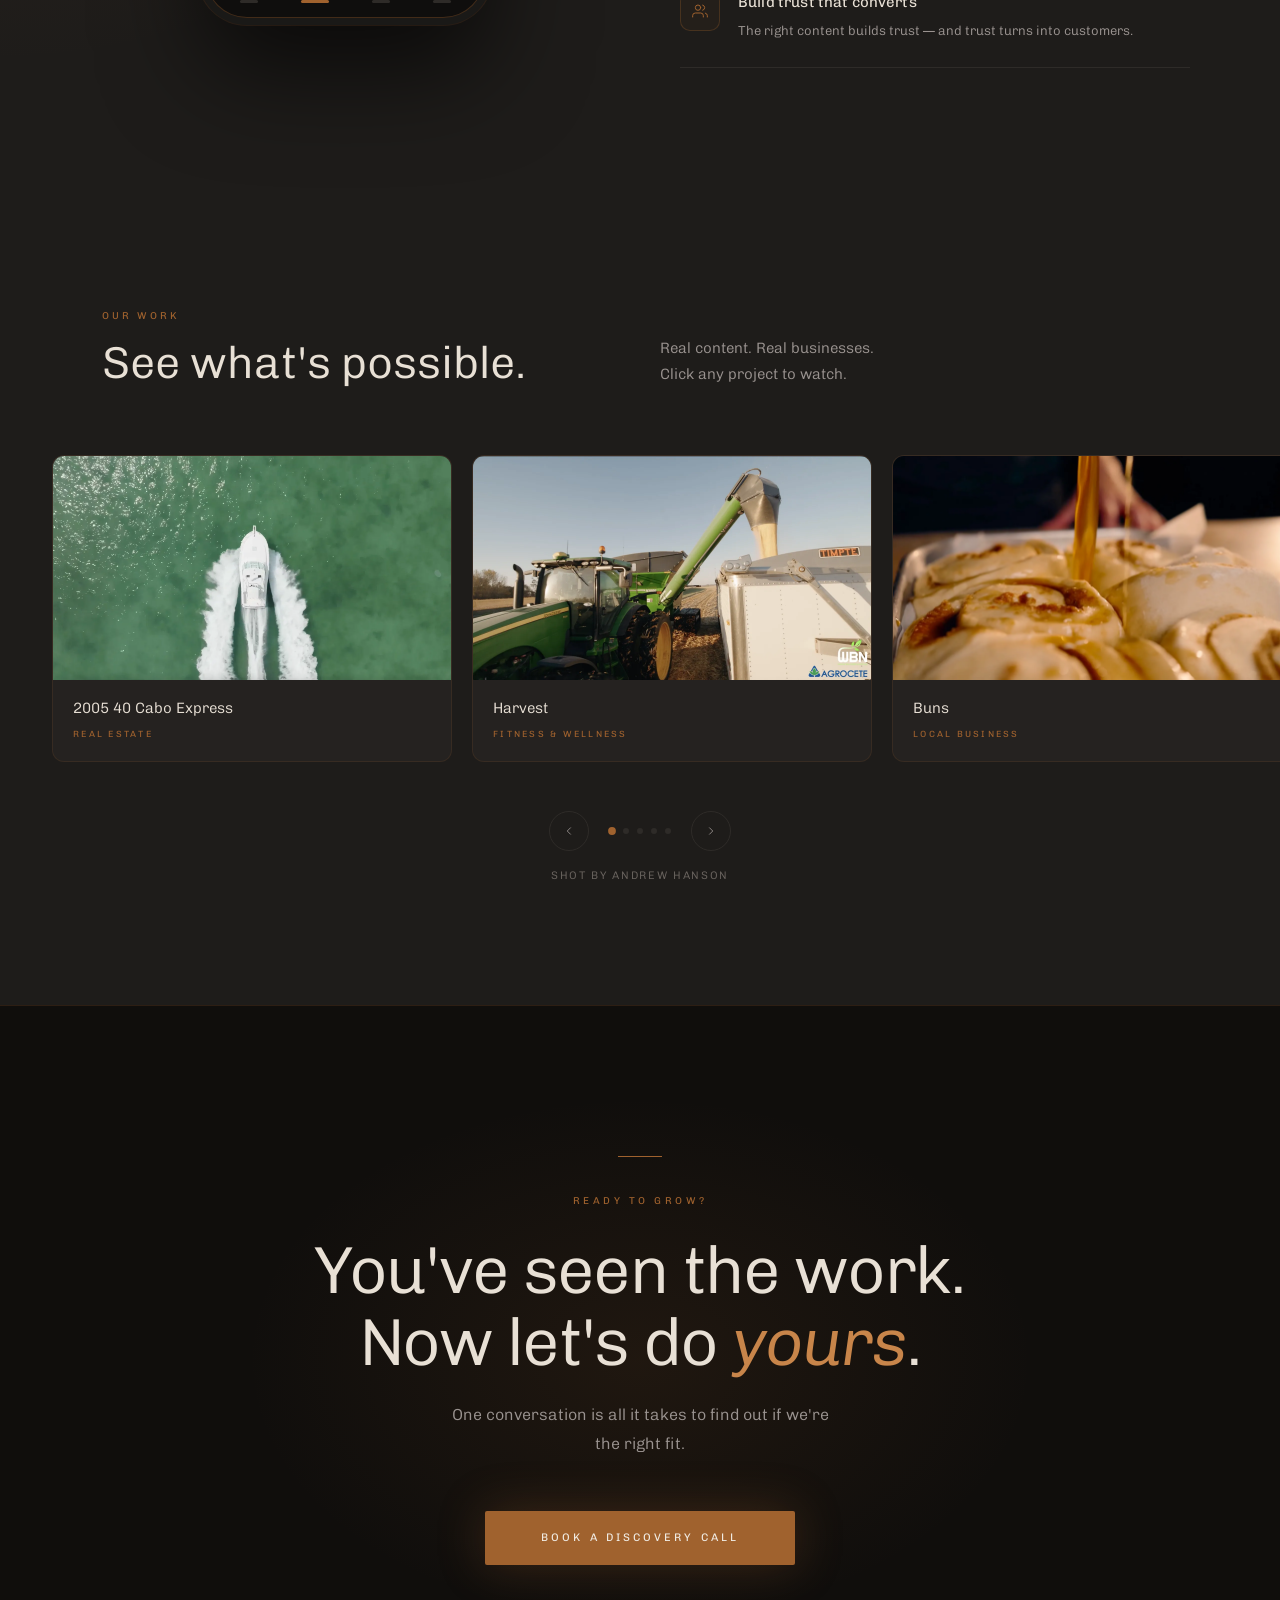
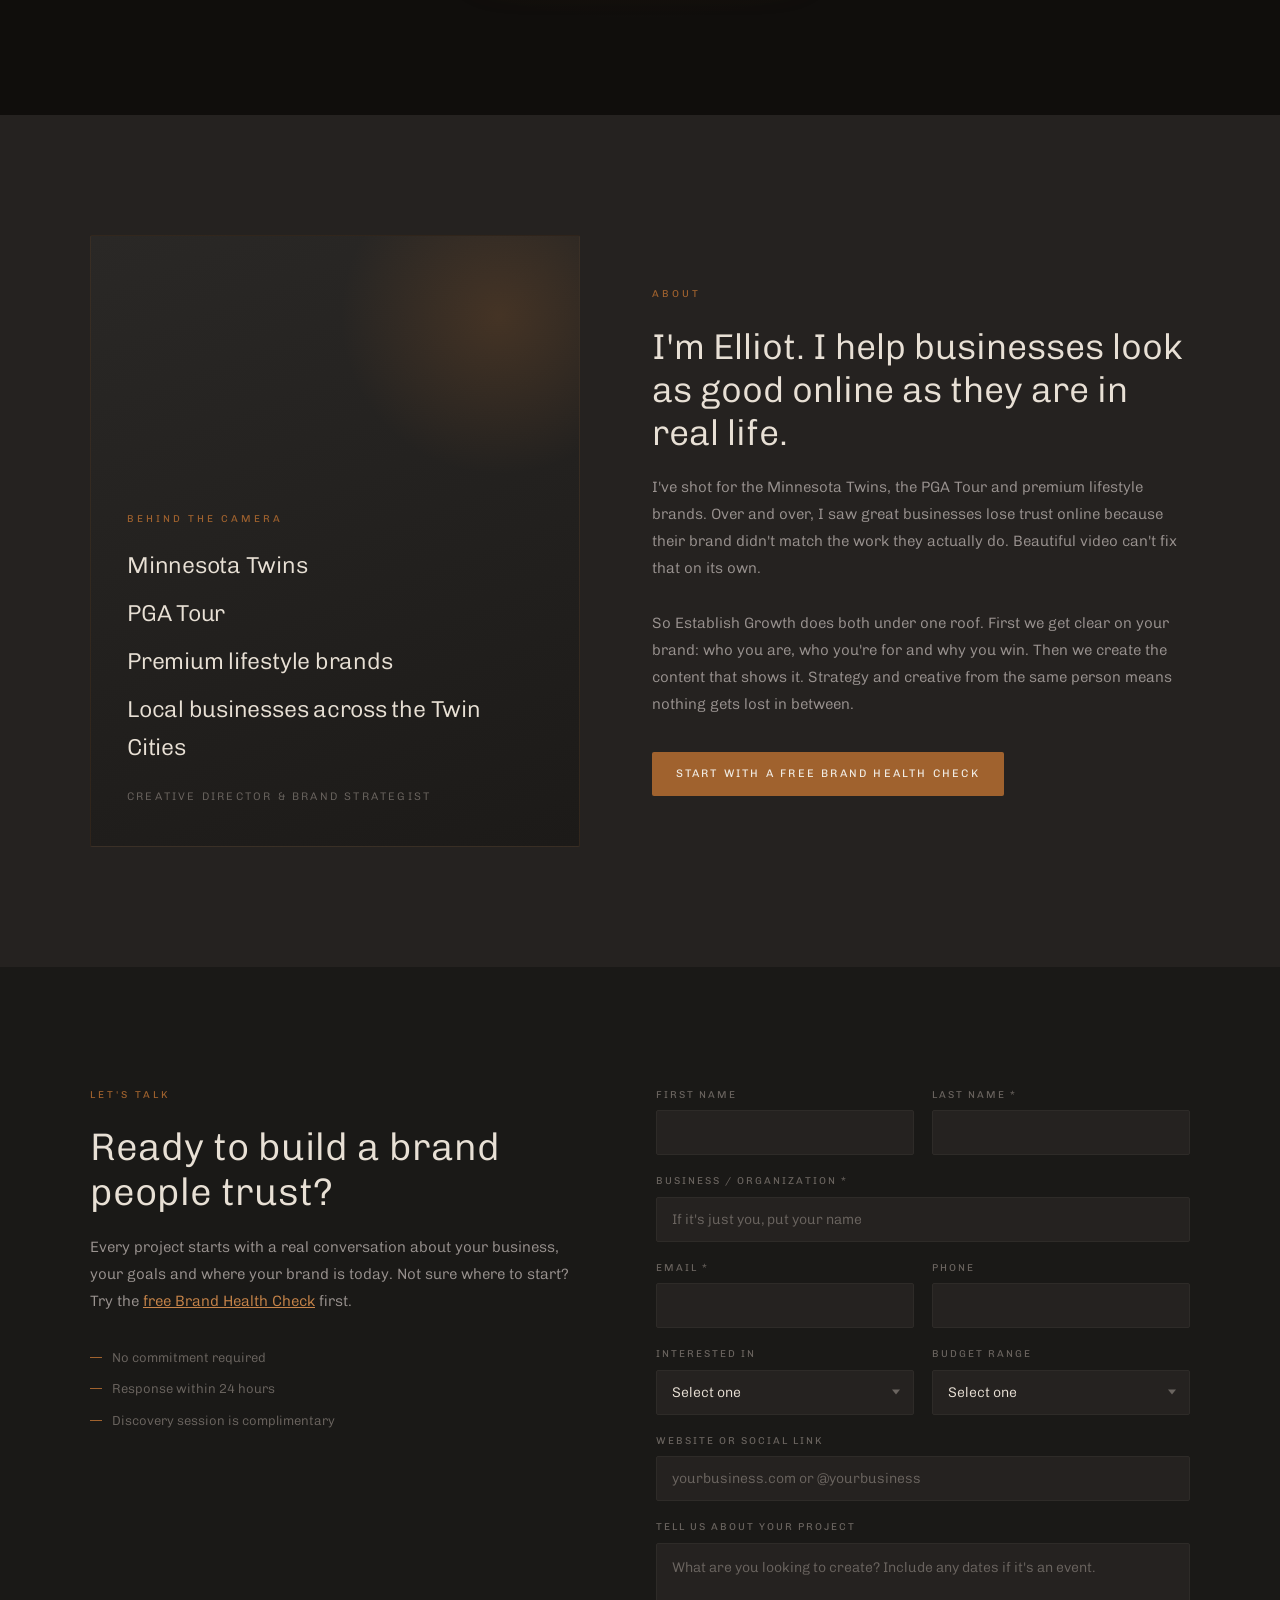
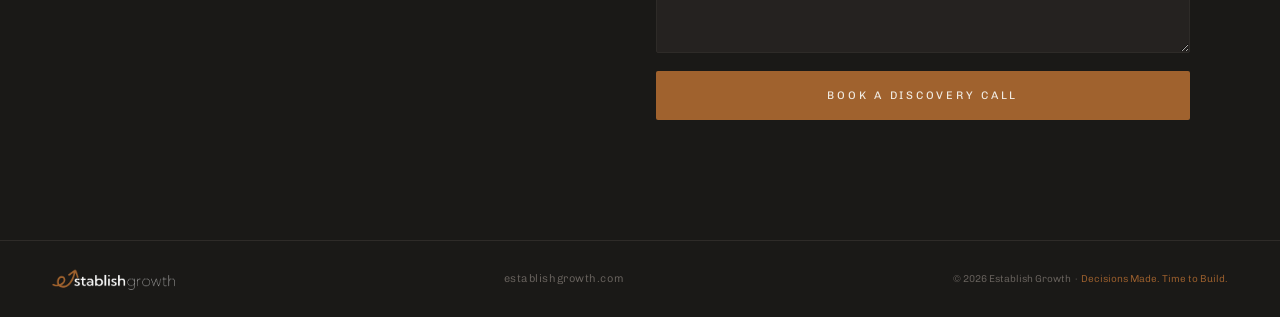
==== commit c7b7ffda: "Restore original homepage hero; Brand Health Check requests go to Google Sheet - Homepage: back to "" ====
--- a/index.html
+++ b/index.html
@@ -1762,17 +1762,17 @@
 
   <!-- Text — bottom-left -->
   <div class="hero-content">
-    <p class="eyebrow hero-eyebrow fade-up">Brand Strategy · Creative Content</p>
+    <p class="eyebrow hero-eyebrow fade-up">Establish Growth Creative</p>
     <h1 class="hero-h1 fade-up">
-      Establish your brand.<br>Then grow it.
+      Strategic content built<br>to grow your business.
     </h1>
     <p class="hero-sub fade-up">
-      We build the foundation first: who you are, who you're for and why you win.
-      Then we bring it to life with video, photo and social that people trust.
+      We plan it, create it, and make sure it actually gets seen —
+      so it drives real results.
     </p>
     <div class="hero-ctas fade-up">
-      <a href="digital-presence-review.html" class="btn-copper">Get Your Free Brand Health Check</a>
-      <a href="#work" class="btn-ghost">See Our Work</a>
+      <a href="#work" class="btn-copper">See Our Work</a>
+      <a href="#contact" class="btn-ghost">Book a Discovery Call</a>
     </div>
   </div>
 
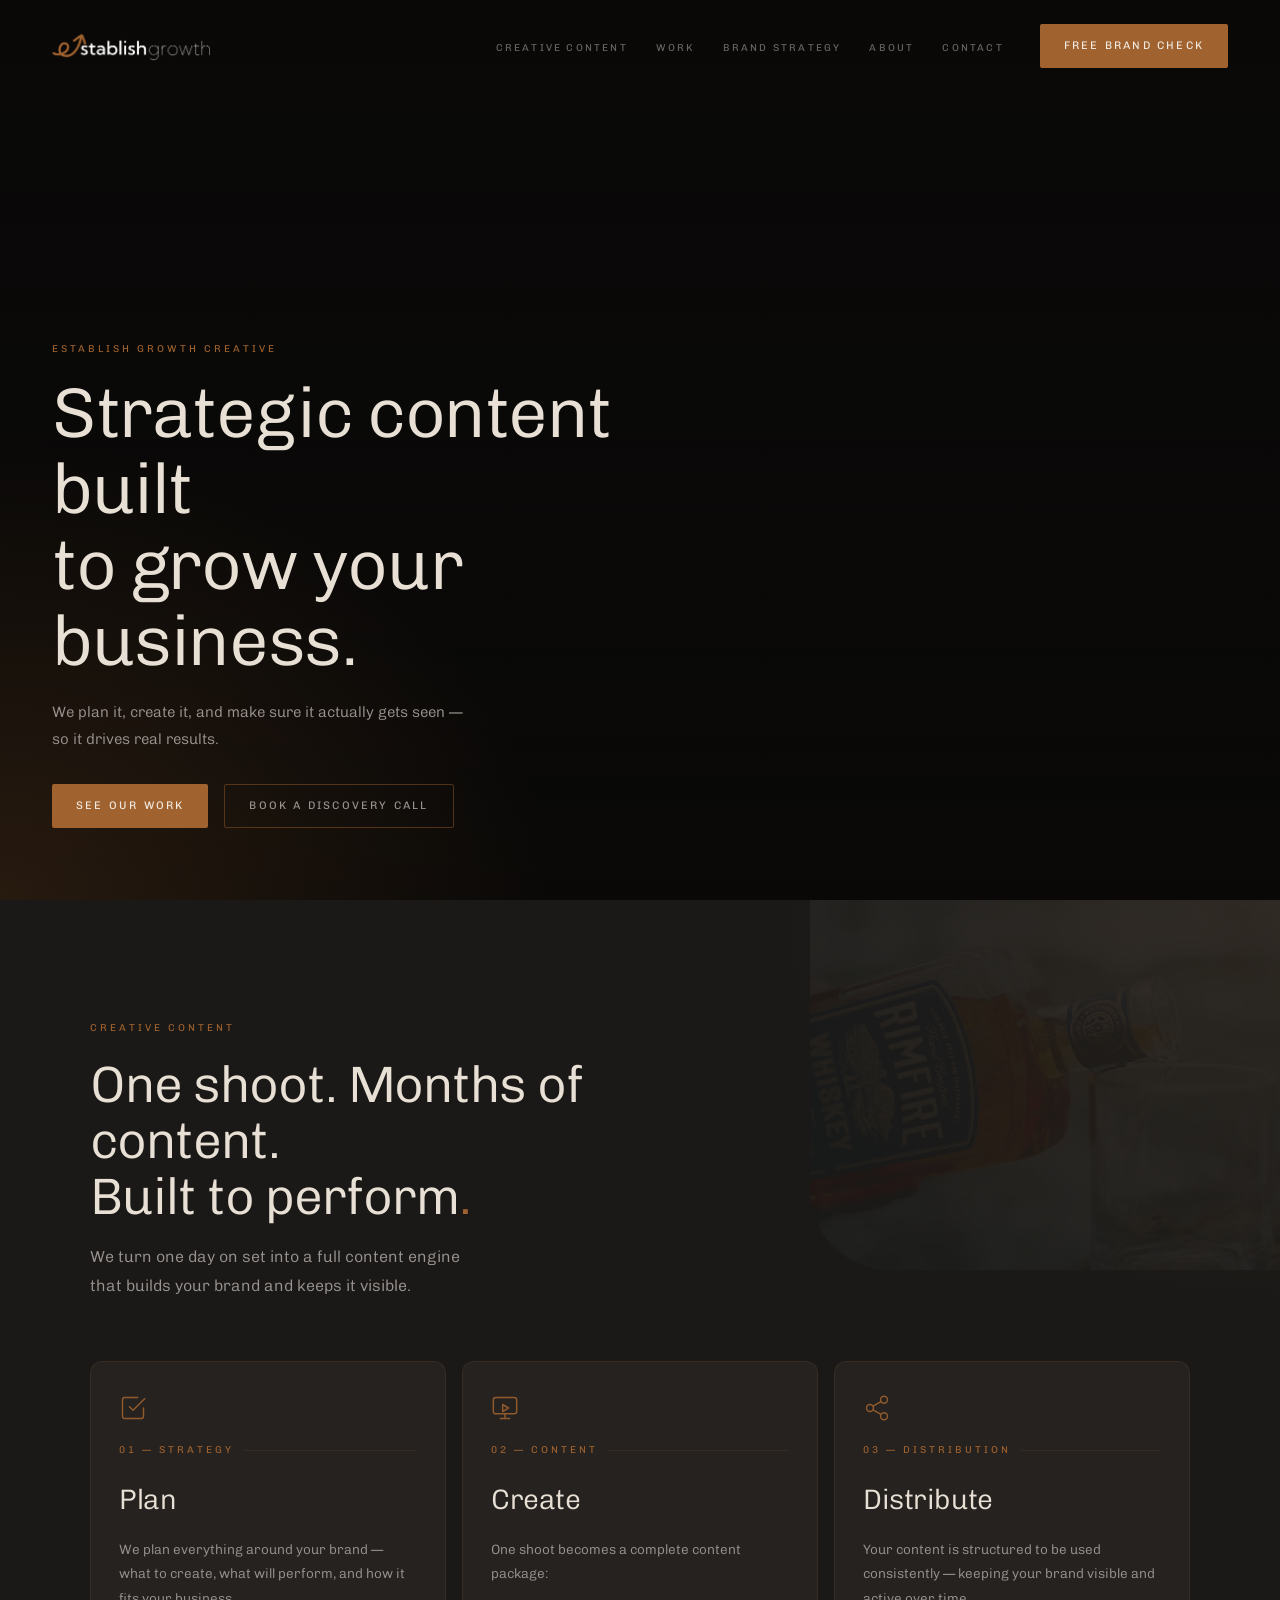
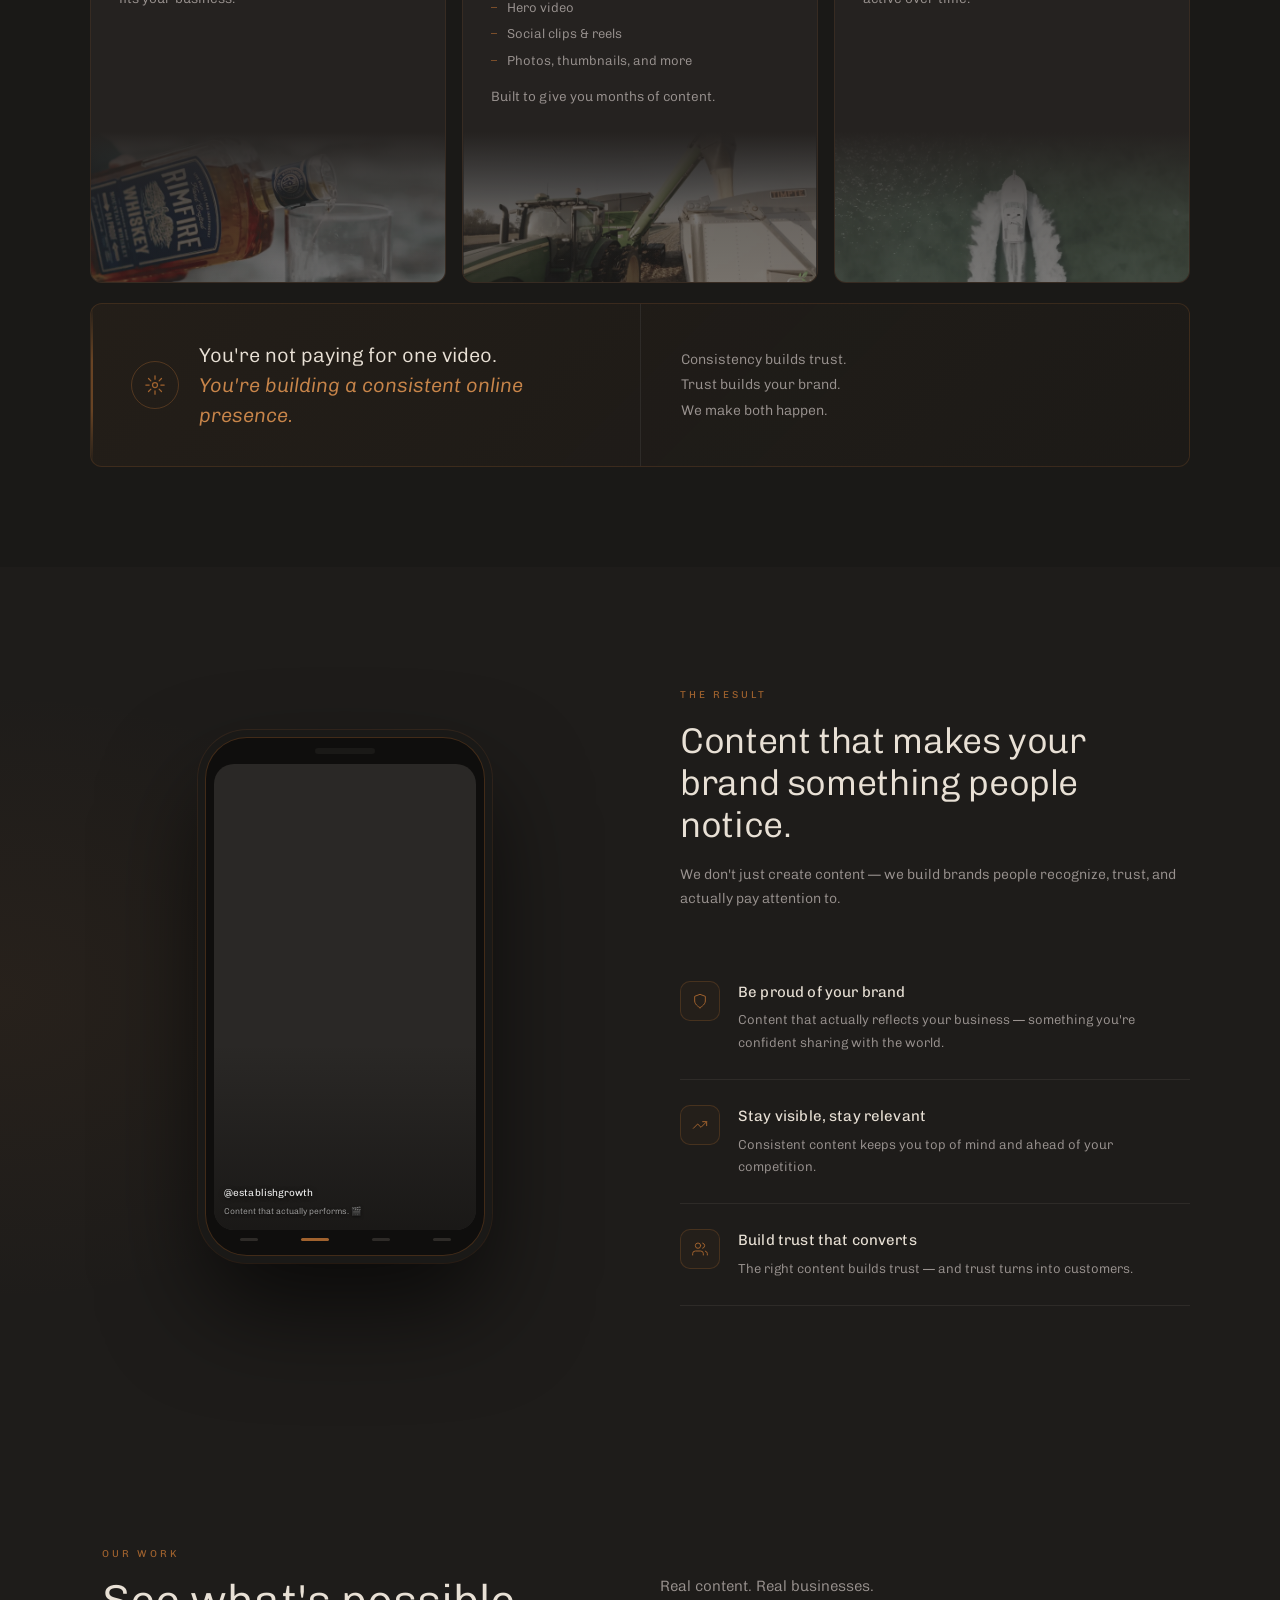
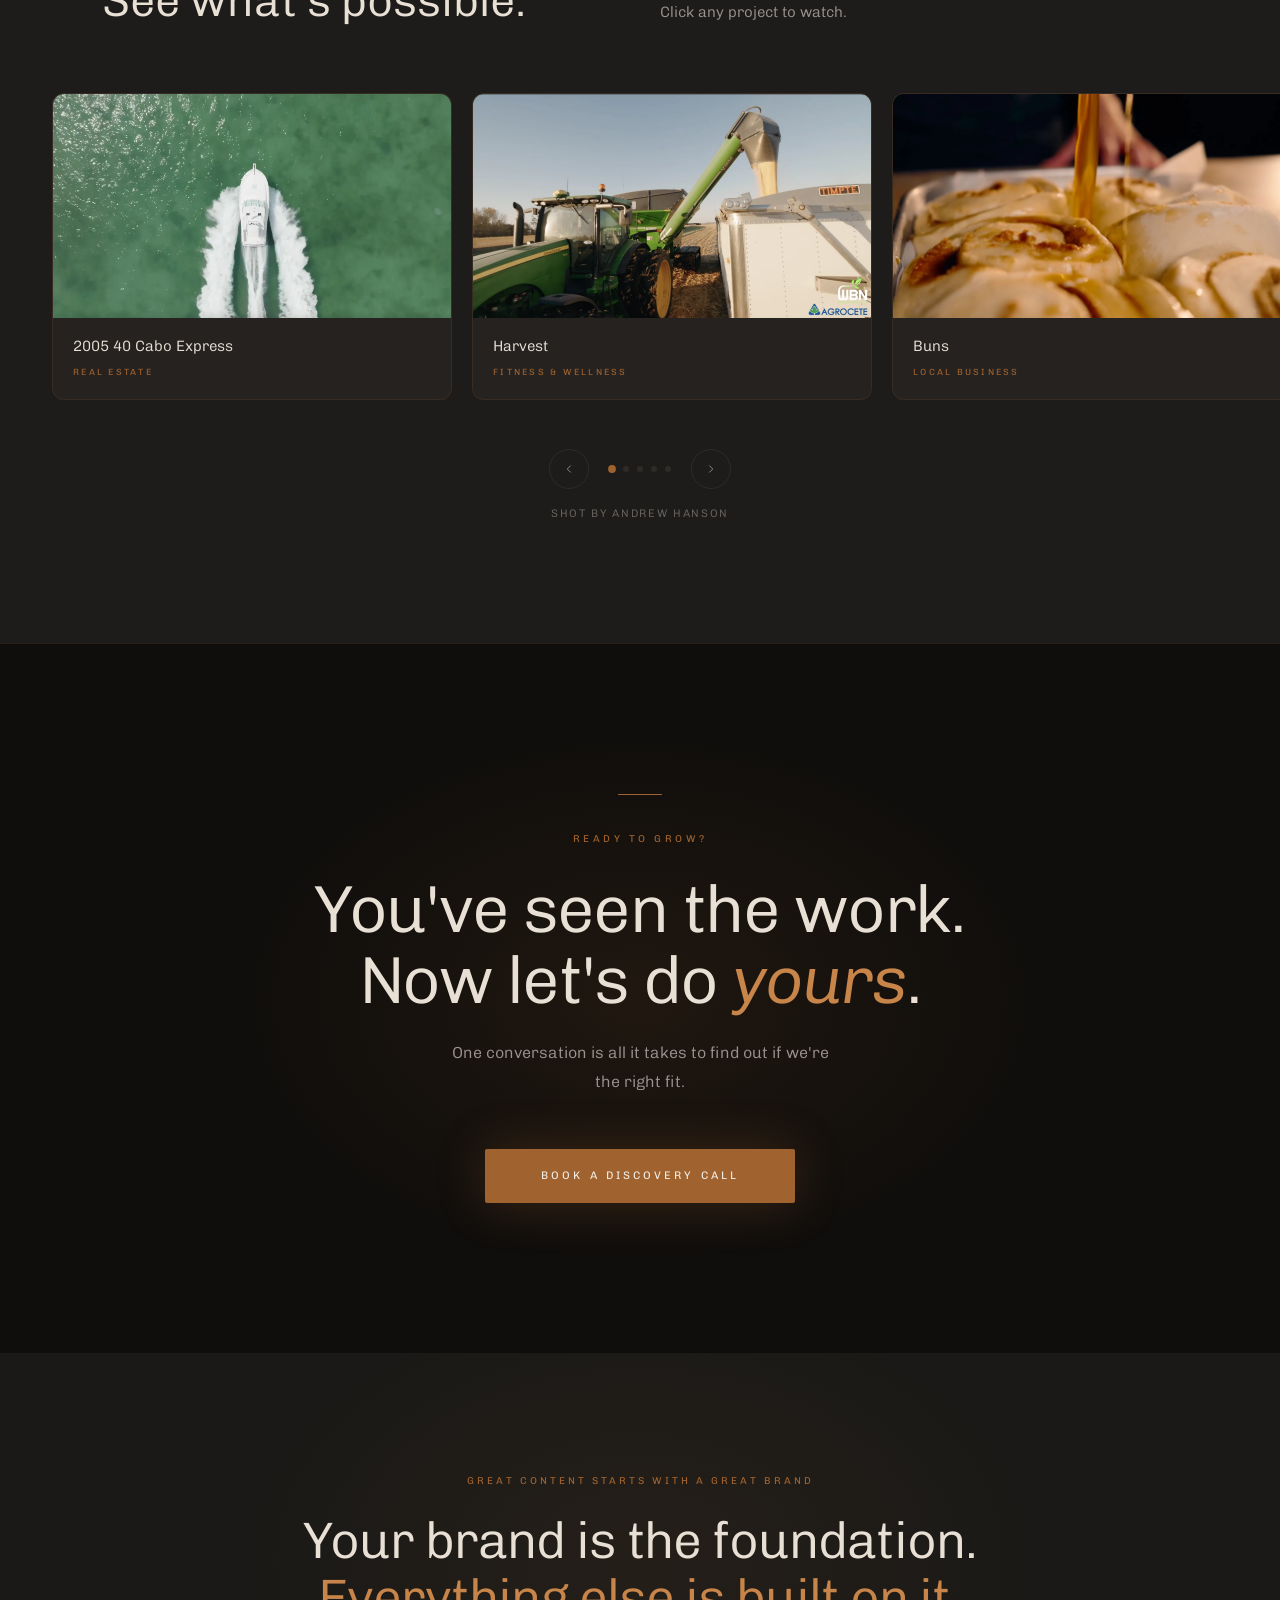
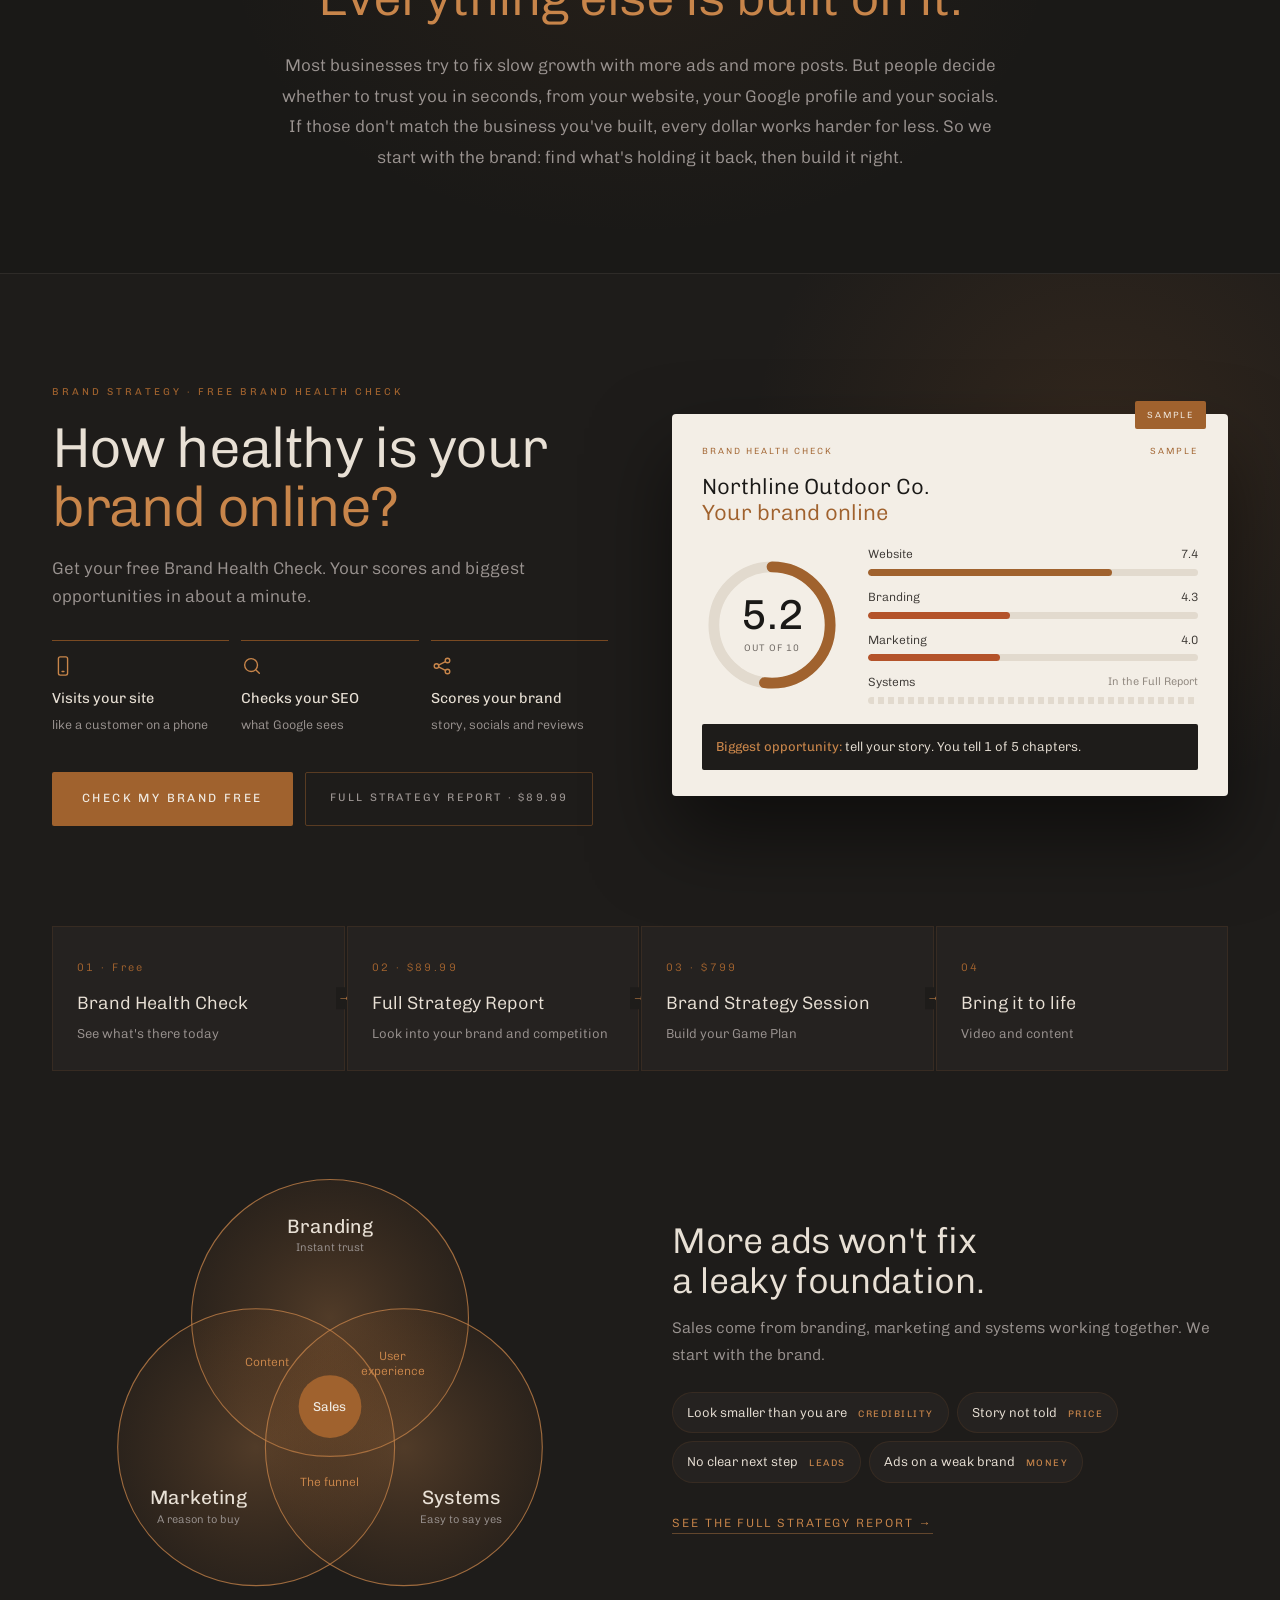
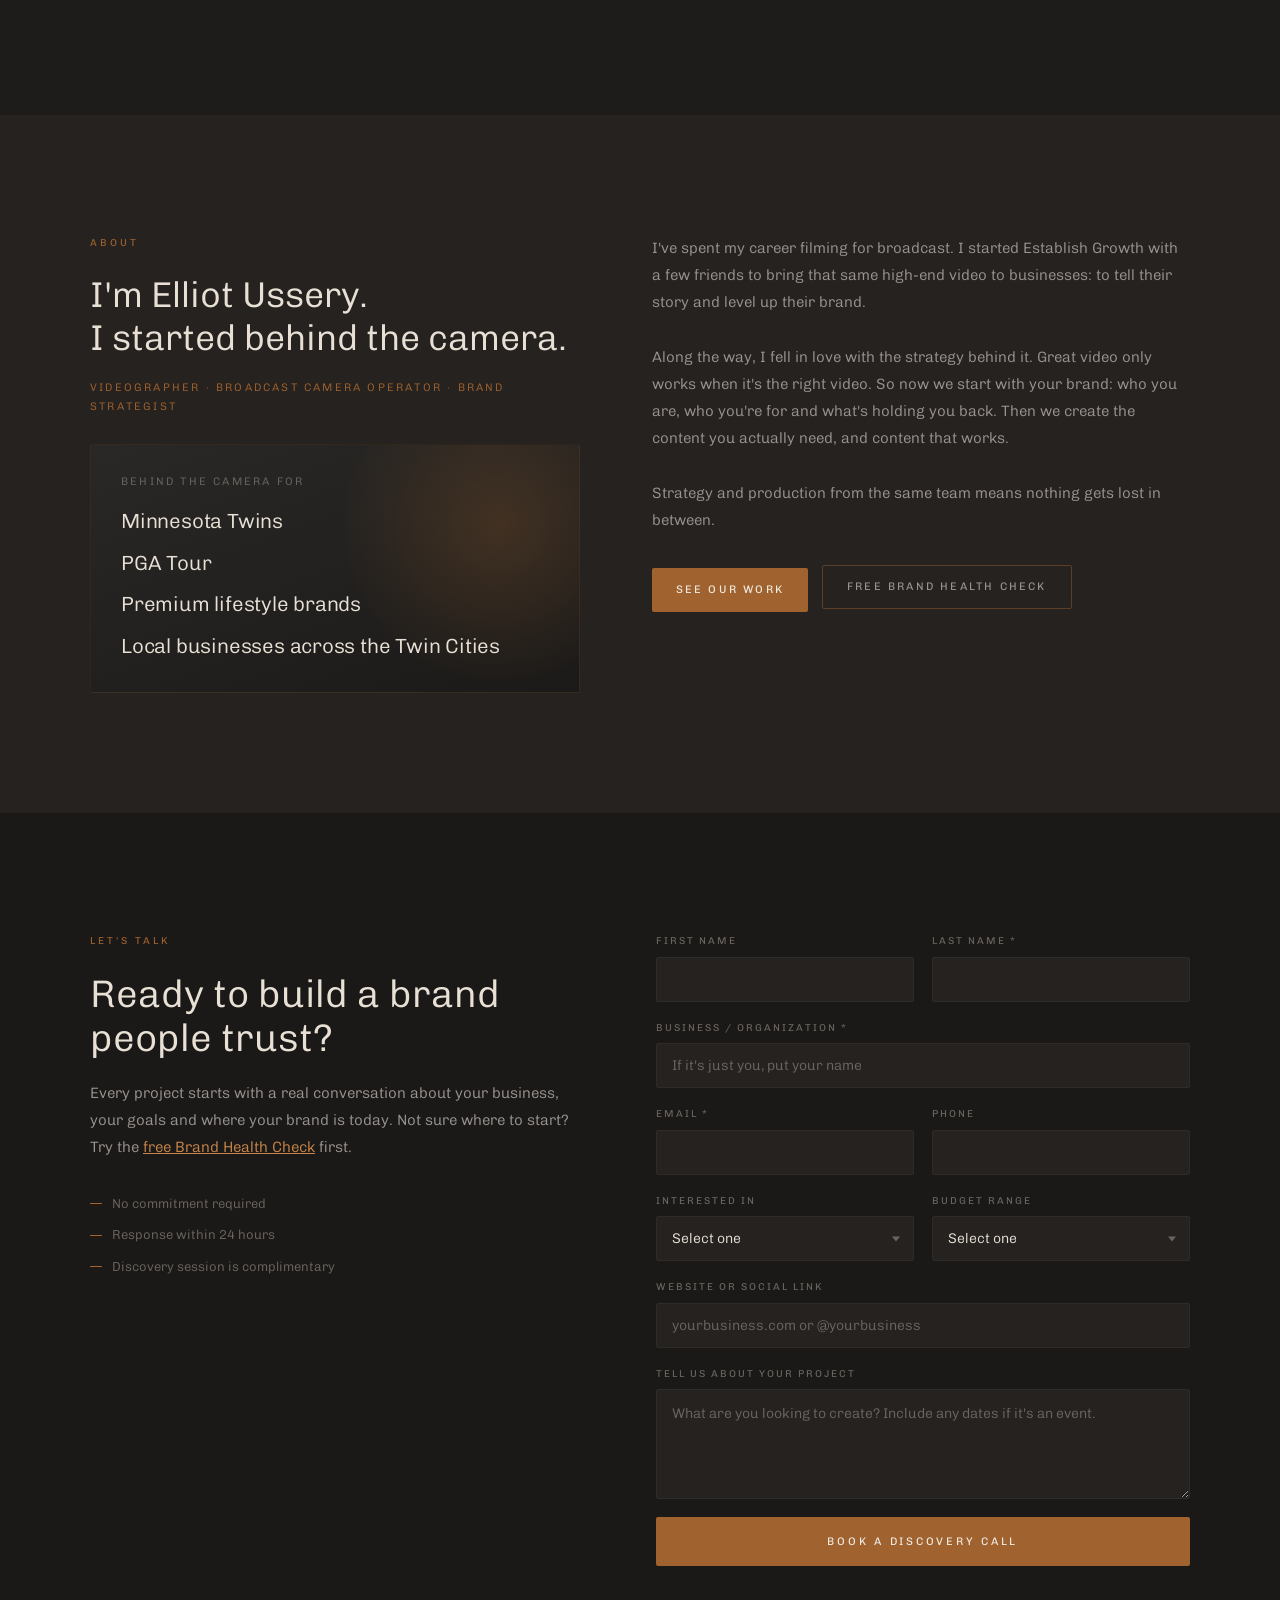
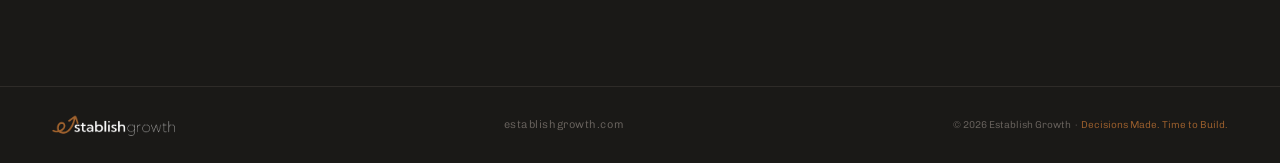
==== commit c8016a76: "Homepage: video and creative content first, brand strategy after; merge About Co-Authored-By: Claude" ====
--- a/index.html
+++ b/index.html
@@ -1258,6 +1258,13 @@
       line-height: 1.8;
       margin-bottom: 28px;
     }
+    .about-left .eyebrow { margin-bottom: 22px; }
+    .about-role { font-size: 11px; letter-spacing: 0.2em; text-transform: uppercase; color: var(--copper); margin: 0 0 28px; }
+    #about .about-cred { display: block; background: linear-gradient(160deg, var(--surface-2) 0%, #1c1a18 100%); border: 1px solid var(--card-border); border-radius: var(--radius); padding: 28px 30px; position: relative; overflow: hidden; }
+    #about .about-cred ul { margin: 14px 0 0; gap: 8px; }
+    #about .about-cred li { font-size: clamp(17px, 1.6vw, 21px); }
+    .about-ctas { display: flex; gap: 14px; flex-wrap: wrap; align-items: center; }
+    #about .about-inner { align-items: start; }
     .about-coming {
       font-size: 12px;
       color: var(--text-dim);
@@ -1719,9 +1726,9 @@
   </a>
   <div class="nav-right">
     <ul class="nav-links">
-      <li><a href="#strategy">Brand Strategy</a></li>
       <li><a href="services.html">Creative Content</a></li>
       <li><a href="#work">Work</a></li>
+      <li><a href="#strategy">Brand Strategy</a></li>
       <li><a href="#about">About</a></li>
       <li><a href="#contact">Contact</a></li>
     </ul>
@@ -1733,9 +1740,9 @@
 </nav>
 
 <div class="mobile-menu" id="mobileMenu">
-  <a href="#strategy" class="mob-link">Brand Strategy</a>
   <a href="services.html" class="mob-link">Creative Content</a>
   <a href="#work" class="mob-link">Work</a>
+  <a href="#strategy" class="mob-link">Brand Strategy</a>
   <a href="#about" class="mob-link">About</a>
   <a href="#contact" class="mob-link">Contact</a>
   <a href="digital-presence-review.html" class="btn-copper mob-link">Free Brand Check</a>
@@ -1778,10 +1785,222 @@
 
 </section>
 
+<!-- ── CONTENT SYSTEM ────────────────────────────────────────── -->
+<section id="system">
+  <div class="system-corner-glow"></div>
+  <div class="system-bg-photo"></div>
+  <div class="system-inner">
+
+    <div class="system-header">
+      <p class="eyebrow fade-up">Creative Content</p>
+      <h2 class="system-headline fade-up">One shoot. Months of content.<br>Built to perform<span class="hl-dot">.</span></h2>
+      <p class="system-subhead fade-up">We turn one day on set into a full content engine<br>that builds your brand and keeps it visible.</p>
+    </div>
+
+    <div class="system-cols">
+
+      <div class="sys-col fade-up">
+        <div class="sys-col-content">
+          <div class="sys-col-icon">
+            <svg viewBox="0 0 24 24">
+              <path d="M9 11l3 3L22 4"/>
+              <path d="M21 12v7a2 2 0 01-2 2H5a2 2 0 01-2-2V5a2 2 0 012-2h11"/>
+            </svg>
+          </div>
+          <span class="sys-col-num">01 — Strategy</span>
+          <h3 class="sys-col-title">Plan</h3>
+          <p class="sys-col-body">We plan everything around your brand — what to create, what will perform, and how it fits your business.</p>
+        </div>
+        <div class="sys-col-visual">
+          <img class="sys-col-visual-img" src="whiskey-thumbnail.webp" alt="">
+          <div class="sys-col-visual-overlay"></div>
+        </div>
+      </div>
+
+      <div class="sys-col fade-up">
+        <div class="sys-col-content">
+          <div class="sys-col-icon">
+            <svg viewBox="0 0 24 24">
+              <rect x="2" y="3" width="20" height="14" rx="2"/>
+              <path d="M8 21h8M12 17v4"/>
+              <path d="M10 9l5 3-5 3V9z"/>
+            </svg>
+          </div>
+          <span class="sys-col-num">02 — Content</span>
+          <h3 class="sys-col-title">Create</h3>
+          <p class="sys-col-body">One shoot becomes a complete content package:</p>
+          <ul class="sys-col-list">
+            <li>Hero video</li>
+            <li>Social clips &amp; reels</li>
+            <li>Photos, thumbnails, and more</li>
+          </ul>
+          <p class="sys-col-body" style="margin-top:14px;">Built to give you months of content.</p>
+        </div>
+        <div class="sys-col-visual">
+          <img class="sys-col-visual-img" src="Harvest.webp" alt="">
+          <div class="sys-col-visual-overlay"></div>
+        </div>
+      </div>
+
+      <div class="sys-col fade-up">
+        <div class="sys-col-content">
+          <div class="sys-col-icon">
+            <svg viewBox="0 0 24 24">
+              <circle cx="18" cy="5" r="3"/>
+              <circle cx="6" cy="12" r="3"/>
+              <circle cx="18" cy="19" r="3"/>
+              <path d="M8.59 13.51l6.83 3.98M15.41 6.51l-6.82 3.98"/>
+            </svg>
+          </div>
+          <span class="sys-col-num">03 — Distribution</span>
+          <h3 class="sys-col-title">Distribute</h3>
+          <p class="sys-col-body">Your content is structured to be used consistently — keeping your brand visible and active over time.</p>
+        </div>
+        <div class="sys-col-visual">
+          <img class="sys-col-visual-img" src="Cabo.webp" alt="">
+          <div class="sys-col-visual-overlay"></div>
+        </div>
+      </div>
+
+    </div>
+
+    <div class="system-closer fade-up">
+      <div class="closer-left">
+        <div class="closer-icon">
+          <svg viewBox="0 0 24 24">
+            <circle cx="12" cy="12" r="3"/>
+            <path d="M12 1v4M12 19v4M4.22 4.22l2.83 2.83M16.95 16.95l2.83 2.83M1 12h4M19 12h4M4.22 19.78l2.83-2.83M16.95 7.05l2.83-2.83"/>
+          </svg>
+        </div>
+        <p class="closer-text-main">You're not paying for one video.<br><strong>You're building a consistent online presence.</strong></p>
+      </div>
+      <div class="closer-divider"></div>
+      <div class="closer-right">
+        Consistency builds trust.<br>Trust builds your brand.<br>We make both happen.
+      </div>
+    </div>
+
+  </div>
+</section>
+
+<!-- ── PROCESS ───────────────────────────────────────────────── -->
+<section id="process">
+  <div class="process-left-glow"></div>
+  <div class="process-inner">
+
+    <!-- Phone mockup -->
+    <div class="process-phone-wrap fade-up" id="process-phone-wrap">
+
+      <div class="phone-frame" id="phone-frame">
+        <div class="phone-notch"></div>
+        <div class="phone-video-area" style="position:relative;">
+          <iframe
+            src="https://player.vimeo.com/video/1187182902?badge=0&autopause=0&autoplay=1&loop=1&muted=1&background=1&title=0&byline=0&portrait=0&player_id=0&app_id=58479"
+            allow="autoplay; fullscreen; picture-in-picture; clipboard-write; encrypted-media"
+            referrerpolicy="strict-origin-when-cross-origin"
+            style="position:absolute;top:0;left:0;width:100%;height:100%;border:none;"
+            title="football">
+          </iframe>
+          <!-- Handle & caption overlay -->
+          <div class="phone-handle-overlay">
+            <span class="phone-handle">@establishgrowth</span>
+            <span class="phone-caption">Content that actually performs. 🎬</span>
+          </div>
+        </div>
+        <div class="phone-bottom-bar">
+          <div class="phone-bar-dot"></div>
+          <div class="phone-bar-dot active"></div>
+          <div class="phone-bar-dot"></div>
+          <div class="phone-bar-dot"></div>
+        </div>
+      </div>
+    </div>
+
+    <!-- Outcome content -->
+    <div class="process-right">
+      <div class="process-header">
+        <p class="eyebrow fade-up">The Result</p>
+        <h2 class="process-heading fade-up">Content that makes your brand something people notice.</h2>
+        <p class="process-sub fade-up">We don't just create content — we build brands people recognize, trust, and actually pay attention to.</p>
+      </div>
+
+      <div class="outcome-point fade-up">
+        <div class="outcome-icon">
+          <svg viewBox="0 0 24 24"><path d="M12 22s8-4 8-10V5l-8-3-8 3v7c0 6 8 10 8 10z"/></svg>
+        </div>
+        <div class="outcome-content">
+          <p class="outcome-title">Be proud of your brand</p>
+          <p class="outcome-desc">Content that actually reflects your business — something you're confident sharing with the world.</p>
+        </div>
+      </div>
+
+      <div class="outcome-point fade-up">
+        <div class="outcome-icon">
+          <svg viewBox="0 0 24 24"><polyline points="22 7 13.5 15.5 8.5 10.5 2 17"/><polyline points="16 7 22 7 22 13"/></svg>
+        </div>
+        <div class="outcome-content">
+          <p class="outcome-title">Stay visible, stay relevant</p>
+          <p class="outcome-desc">Consistent content keeps you top of mind and ahead of your competition.</p>
+        </div>
+      </div>
+
+      <div class="outcome-point fade-up">
+        <div class="outcome-icon">
+          <svg viewBox="0 0 24 24"><path d="M17 21v-2a4 4 0 0 0-4-4H5a4 4 0 0 0-4 4v2"/><circle cx="9" cy="7" r="4"/><path d="M23 21v-2a4 4 0 0 0-3-3.87"/><path d="M16 3.13a4 4 0 0 1 0 7.75"/></svg>
+        </div>
+        <div class="outcome-content">
+          <p class="outcome-title">Build trust that converts</p>
+          <p class="outcome-desc">The right content builds trust — and trust turns into customers.</p>
+        </div>
+      </div>
+    </div>
+
+  </div>
+</section>
+
+<!-- ── WORK ──────────────────────────────────────────────────── -->
+<section id="work">
+  <div class="work-header">
+    <div>
+      <p class="eyebrow fade-up">Our Work</p>
+      <h2 class="work-heading fade-up">See what's possible.</h2>
+    </div>
+    <p class="work-sub fade-up">Real content. Real businesses.<br>Click any project to watch.</p>
+  </div>
+
+  <div class="carousel-wrapper">
+    <div class="carousel-outer" id="carouselOuter">
+      <div class="carousel-track" id="carouselTrack"></div>
+    </div>
+    <div class="carousel-controls">
+      <button class="c-arrow" id="prevBtn" aria-label="Previous">
+        <svg viewBox="0 0 24 24"><polyline points="15 18 9 12 15 6"/></svg>
+      </button>
+      <div class="c-dots" id="carouselDots"></div>
+      <button class="c-arrow" id="nextBtn" aria-label="Next">
+        <svg viewBox="0 0 24 24"><polyline points="9 18 15 12 9 6"/></svg>
+      </button>
+    </div>
+    <p class="carousel-credit" id="carouselCredit"></p>
+  </div>
+</section>
+
+<!-- ── CONVERSION BREAK ────────────────────────────────────── -->
+<section id="addon">
+  <div class="addon-glow"></div>
+  <div class="addon-inner">
+    <div class="addon-rule fade-up"></div>
+    <p class="eyebrow fade-up">Ready to Grow?</p>
+    <h2 class="addon-headline fade-up">You've seen the work.<br>Now let's do <em>yours</em>.</h2>
+    <p class="addon-sub fade-up">One conversation is all it takes to find out if we're the right fit.</p>
+    <a href="#contact" class="btn-addon fade-up">Book a Discovery Call</a>
+  </div>
+</section>
+
 <!-- ── FOUNDATION ───────────────────────────────────────────── -->
 <section id="foundation">
   <div class="fd-inner">
-    <p class="eyebrow fade-up">Why Establish Growth</p>
+    <p class="eyebrow fade-up">Great content starts with a great brand</p>
     <h2 class="fd-headline fade-up">Your brand is the foundation.<br><span>Everything else is built on it.</span></h2>
     <p class="fd-body fade-up">Most businesses try to fix slow growth with more ads and more posts. But people decide whether to trust you in seconds, from your website, your Google profile and your socials. If those don't match the business you've built, every dollar works harder for less. So we start with the brand: find what's holding it back, then build it right.</p>
   </div>
@@ -1878,238 +2097,32 @@
   </div>
 </section>
 
-<!-- ── CONTENT SYSTEM ────────────────────────────────────────── -->
-<section id="system">
-  <div class="system-corner-glow"></div>
-  <div class="system-bg-photo"></div>
-  <div class="system-inner">
-
-    <div class="system-header">
-      <p class="eyebrow fade-up">Then we bring it to life · Creative Content</p>
-      <h2 class="system-headline fade-up">One shoot. Months of content.<br>Built to perform<span class="hl-dot">.</span></h2>
-      <p class="system-subhead fade-up">We turn one day on set into a full content engine<br>that builds your brand and keeps it visible.</p>
-    </div>
-
-    <div class="system-cols">
-
-      <div class="sys-col fade-up">
-        <div class="sys-col-content">
-          <div class="sys-col-icon">
-            <svg viewBox="0 0 24 24">
-              <path d="M9 11l3 3L22 4"/>
-              <path d="M21 12v7a2 2 0 01-2 2H5a2 2 0 01-2-2V5a2 2 0 012-2h11"/>
-            </svg>
-          </div>
-          <span class="sys-col-num">01 — Strategy</span>
-          <h3 class="sys-col-title">Plan</h3>
-          <p class="sys-col-body">We plan everything around your brand — what to create, what will perform, and how it fits your business.</p>
-        </div>
-        <div class="sys-col-visual">
-          <img class="sys-col-visual-img" src="whiskey-thumbnail.webp" alt="">
-          <div class="sys-col-visual-overlay"></div>
-        </div>
-      </div>
-
-      <div class="sys-col fade-up">
-        <div class="sys-col-content">
-          <div class="sys-col-icon">
-            <svg viewBox="0 0 24 24">
-              <rect x="2" y="3" width="20" height="14" rx="2"/>
-              <path d="M8 21h8M12 17v4"/>
-              <path d="M10 9l5 3-5 3V9z"/>
-            </svg>
-          </div>
-          <span class="sys-col-num">02 — Content</span>
-          <h3 class="sys-col-title">Create</h3>
-          <p class="sys-col-body">One shoot becomes a complete content package:</p>
-          <ul class="sys-col-list">
-            <li>Hero video</li>
-            <li>Social clips &amp; reels</li>
-            <li>Photos, thumbnails, and more</li>
-          </ul>
-          <p class="sys-col-body" style="margin-top:14px;">Built to give you months of content.</p>
-        </div>
-        <div class="sys-col-visual">
-          <img class="sys-col-visual-img" src="Harvest.webp" alt="">
-          <div class="sys-col-visual-overlay"></div>
-        </div>
-      </div>
-
-      <div class="sys-col fade-up">
-        <div class="sys-col-content">
-          <div class="sys-col-icon">
-            <svg viewBox="0 0 24 24">
-              <circle cx="18" cy="5" r="3"/>
-              <circle cx="6" cy="12" r="3"/>
-              <circle cx="18" cy="19" r="3"/>
-              <path d="M8.59 13.51l6.83 3.98M15.41 6.51l-6.82 3.98"/>
-            </svg>
-          </div>
-          <span class="sys-col-num">03 — Distribution</span>
-          <h3 class="sys-col-title">Distribute</h3>
-          <p class="sys-col-body">Your content is structured to be used consistently — keeping your brand visible and active over time.</p>
-        </div>
-        <div class="sys-col-visual">
-          <img class="sys-col-visual-img" src="Cabo.webp" alt="">
-          <div class="sys-col-visual-overlay"></div>
-        </div>
-      </div>
-
-    </div>
-
-    <div class="system-closer fade-up">
-      <div class="closer-left">
-        <div class="closer-icon">
-          <svg viewBox="0 0 24 24">
-            <circle cx="12" cy="12" r="3"/>
-            <path d="M12 1v4M12 19v4M4.22 4.22l2.83 2.83M16.95 16.95l2.83 2.83M1 12h4M19 12h4M4.22 19.78l2.83-2.83M16.95 7.05l2.83-2.83"/>
-          </svg>
-        </div>
-        <p class="closer-text-main">You're not paying for one video.<br><strong>You're building a consistent online presence.</strong></p>
-      </div>
-      <div class="closer-divider"></div>
-      <div class="closer-right">
-        Consistency builds trust.<br>Trust builds your brand.<br>We make both happen.
-      </div>
-    </div>
-
-  </div>
-</section>
-
-<!-- ── PROCESS ───────────────────────────────────────────────── -->
-<section id="process">
-  <div class="process-left-glow"></div>
-  <div class="process-inner">
-
-    <!-- Phone mockup -->
-    <div class="process-phone-wrap fade-up" id="process-phone-wrap">
-
-      <div class="phone-frame" id="phone-frame">
-        <div class="phone-notch"></div>
-        <div class="phone-video-area" style="position:relative;">
-          <iframe
-            src="https://player.vimeo.com/video/1187182902?badge=0&autopause=0&autoplay=1&loop=1&muted=1&background=1&title=0&byline=0&portrait=0&player_id=0&app_id=58479"
-            allow="autoplay; fullscreen; picture-in-picture; clipboard-write; encrypted-media"
-            referrerpolicy="strict-origin-when-cross-origin"
-            style="position:absolute;top:0;left:0;width:100%;height:100%;border:none;"
-            title="football">
-          </iframe>
-          <!-- Handle & caption overlay -->
-          <div class="phone-handle-overlay">
-            <span class="phone-handle">@establishgrowth</span>
-            <span class="phone-caption">Content that actually performs. 🎬</span>
-          </div>
-        </div>
-        <div class="phone-bottom-bar">
-          <div class="phone-bar-dot"></div>
-          <div class="phone-bar-dot active"></div>
-          <div class="phone-bar-dot"></div>
-          <div class="phone-bar-dot"></div>
-        </div>
-      </div>
-    </div>
-
-    <!-- Outcome content -->
-    <div class="process-right">
-      <div class="process-header">
-        <p class="eyebrow fade-up">The Result</p>
-        <h2 class="process-heading fade-up">Content that makes your brand something people notice.</h2>
-        <p class="process-sub fade-up">We don't just create content — we build brands people recognize, trust, and actually pay attention to.</p>
-      </div>
-
-      <div class="outcome-point fade-up">
-        <div class="outcome-icon">
-          <svg viewBox="0 0 24 24"><path d="M12 22s8-4 8-10V5l-8-3-8 3v7c0 6 8 10 8 10z"/></svg>
-        </div>
-        <div class="outcome-content">
-          <p class="outcome-title">Be proud of your brand</p>
-          <p class="outcome-desc">Content that actually reflects your business — something you're confident sharing with the world.</p>
-        </div>
-      </div>
-
-      <div class="outcome-point fade-up">
-        <div class="outcome-icon">
-          <svg viewBox="0 0 24 24"><polyline points="22 7 13.5 15.5 8.5 10.5 2 17"/><polyline points="16 7 22 7 22 13"/></svg>
-        </div>
-        <div class="outcome-content">
-          <p class="outcome-title">Stay visible, stay relevant</p>
-          <p class="outcome-desc">Consistent content keeps you top of mind and ahead of your competition.</p>
-        </div>
-      </div>
-
-      <div class="outcome-point fade-up">
-        <div class="outcome-icon">
-          <svg viewBox="0 0 24 24"><path d="M17 21v-2a4 4 0 0 0-4-4H5a4 4 0 0 0-4 4v2"/><circle cx="9" cy="7" r="4"/><path d="M23 21v-2a4 4 0 0 0-3-3.87"/><path d="M16 3.13a4 4 0 0 1 0 7.75"/></svg>
-        </div>
-        <div class="outcome-content">
-          <p class="outcome-title">Build trust that converts</p>
-          <p class="outcome-desc">The right content builds trust — and trust turns into customers.</p>
-        </div>
-      </div>
-    </div>
-
-  </div>
-</section>
-
-<!-- ── WORK ──────────────────────────────────────────────────── -->
-<section id="work">
-  <div class="work-header">
-    <div>
-      <p class="eyebrow fade-up">Our Work</p>
-      <h2 class="work-heading fade-up">See what's possible.</h2>
-    </div>
-    <p class="work-sub fade-up">Real content. Real businesses.<br>Click any project to watch.</p>
-  </div>
-
-  <div class="carousel-wrapper">
-    <div class="carousel-outer" id="carouselOuter">
-      <div class="carousel-track" id="carouselTrack"></div>
-    </div>
-    <div class="carousel-controls">
-      <button class="c-arrow" id="prevBtn" aria-label="Previous">
-        <svg viewBox="0 0 24 24"><polyline points="15 18 9 12 15 6"/></svg>
-      </button>
-      <div class="c-dots" id="carouselDots"></div>
-      <button class="c-arrow" id="nextBtn" aria-label="Next">
-        <svg viewBox="0 0 24 24"><polyline points="9 18 15 12 9 6"/></svg>
-      </button>
-    </div>
-    <p class="carousel-credit" id="carouselCredit"></p>
-  </div>
-</section>
-
-<!-- ── CONVERSION BREAK ────────────────────────────────────── -->
-<section id="addon">
-  <div class="addon-glow"></div>
-  <div class="addon-inner">
-    <div class="addon-rule fade-up"></div>
-    <p class="eyebrow fade-up">Ready to Grow?</p>
-    <h2 class="addon-headline fade-up">You've seen the work.<br>Now let's do <em>yours</em>.</h2>
-    <p class="addon-sub fade-up">One conversation is all it takes to find out if we're the right fit.</p>
-    <a href="#contact" class="btn-addon fade-up">Book a Discovery Call</a>
-  </div>
-</section>
-
 
 <!-- ── ABOUT ─────────────────────────────────────────────────── -->
 <section id="about">
   <div class="about-inner">
-    <div class="about-photo-block about-cred fade-up">
-      <p class="eyebrow">Behind the camera</p>
-      <ul>
-        <li>Minnesota Twins</li>
-        <li>PGA Tour</li>
-        <li>Premium lifestyle brands</li>
-        <li>Local businesses across the Twin Cities</li>
-      </ul>
-      <p class="about-cred-note">Creative Director &amp; Brand Strategist</p>
+    <div class="about-left">
+      <p class="eyebrow fade-up">About</p>
+      <h2 class="about-heading fade-up">I'm Elliot Ussery.<br>I started behind the camera.</h2>
+      <p class="about-role fade-up">Videographer · Broadcast camera operator · Brand strategist</p>
+      <div class="about-cred fade-up">
+        <p class="about-cred-note">Behind the camera for</p>
+        <ul>
+          <li>Minnesota Twins</li>
+          <li>PGA Tour</li>
+          <li>Premium lifestyle brands</li>
+          <li>Local businesses across the Twin Cities</li>
+        </ul>
+      </div>
     </div>
     <div class="about-right">
-      <p class="eyebrow fade-up">About</p>
-      <h2 class="about-heading fade-up">I'm Elliot. I help businesses look as good online as they are in real life.</h2>
-      <p class="about-body fade-up">I've shot for the Minnesota Twins, the PGA Tour and premium lifestyle brands. Over and over, I saw great businesses lose trust online because their brand didn't match the work they actually do. Beautiful video can't fix that on its own.</p>
-      <p class="about-body fade-up">So Establish Growth does both under one roof. First we get clear on your brand: who you are, who you're for and why you win. Then we create the content that shows it. Strategy and creative from the same person means nothing gets lost in between.</p>
-      <a href="digital-presence-review.html" class="btn-copper fade-up">Start With a Free Brand Health Check</a>
+      <p class="about-body fade-up">I've spent my career filming for broadcast. I started Establish Growth with a few friends to bring that same high-end video to businesses: to tell their story and level up their brand.</p>
+      <p class="about-body fade-up">Along the way, I fell in love with the strategy behind it. Great video only works when it's the right video. So now we start with your brand: who you are, who you're for and what's holding you back. Then we create the content you actually need, and content that works.</p>
+      <p class="about-body fade-up">Strategy and production from the same team means nothing gets lost in between.</p>
+      <div class="about-ctas fade-up">
+        <a href="#work" class="btn-copper">See Our Work</a>
+        <a href="digital-presence-review.html" class="btn-ghost">Free Brand Health Check</a>
+      </div>
     </div>
   </div>
 </section>
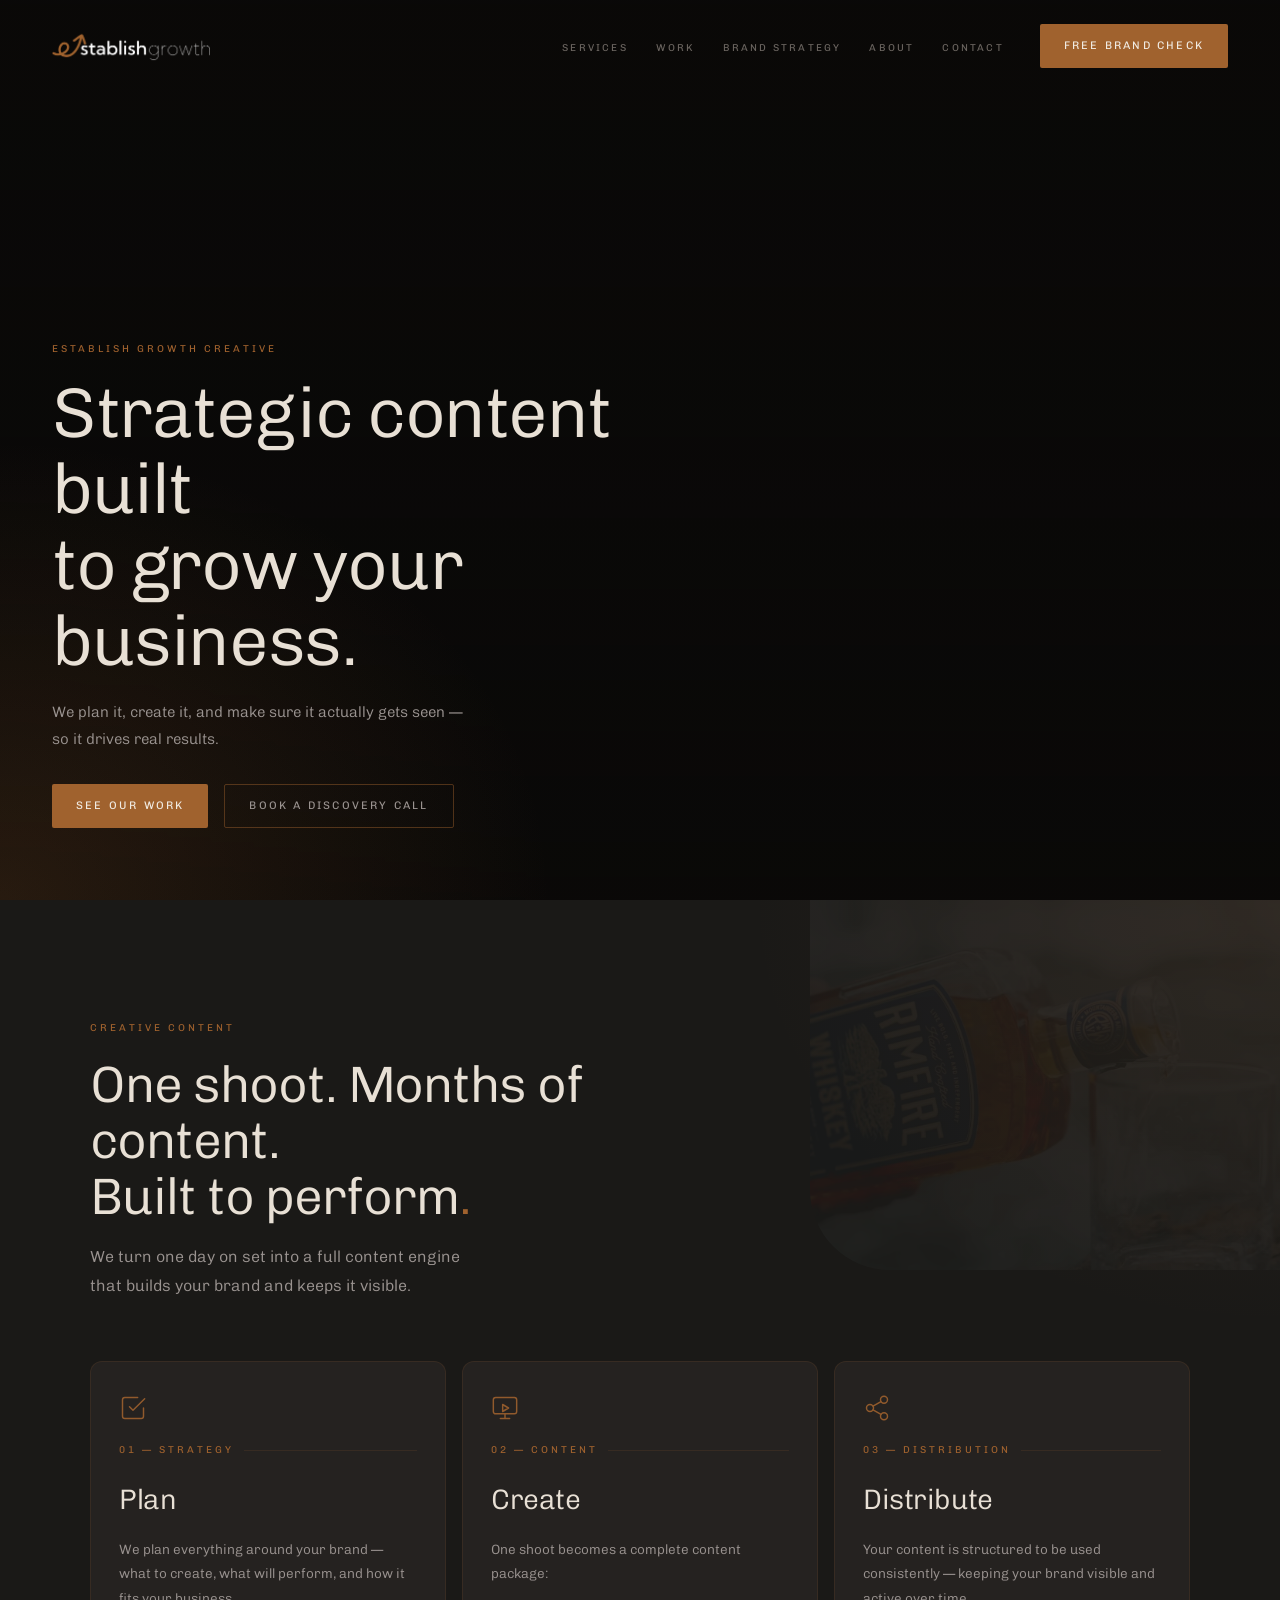
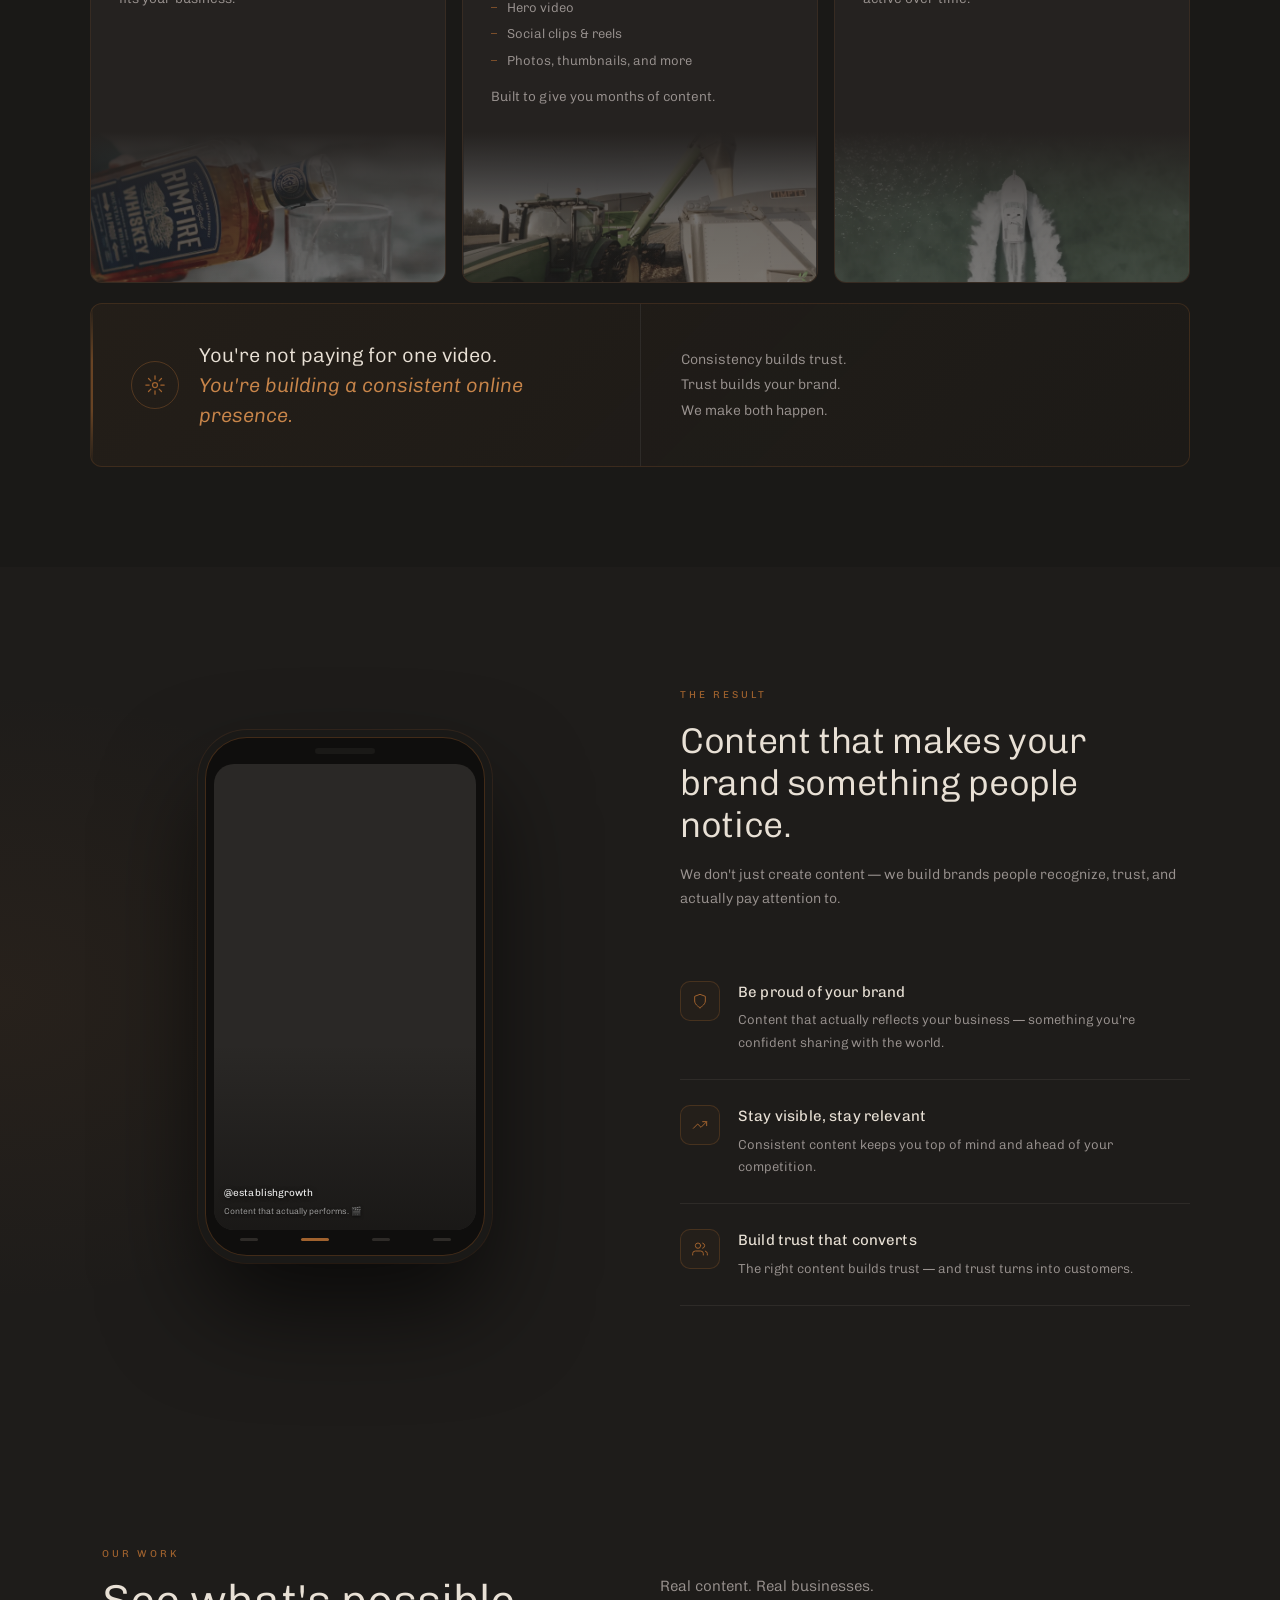
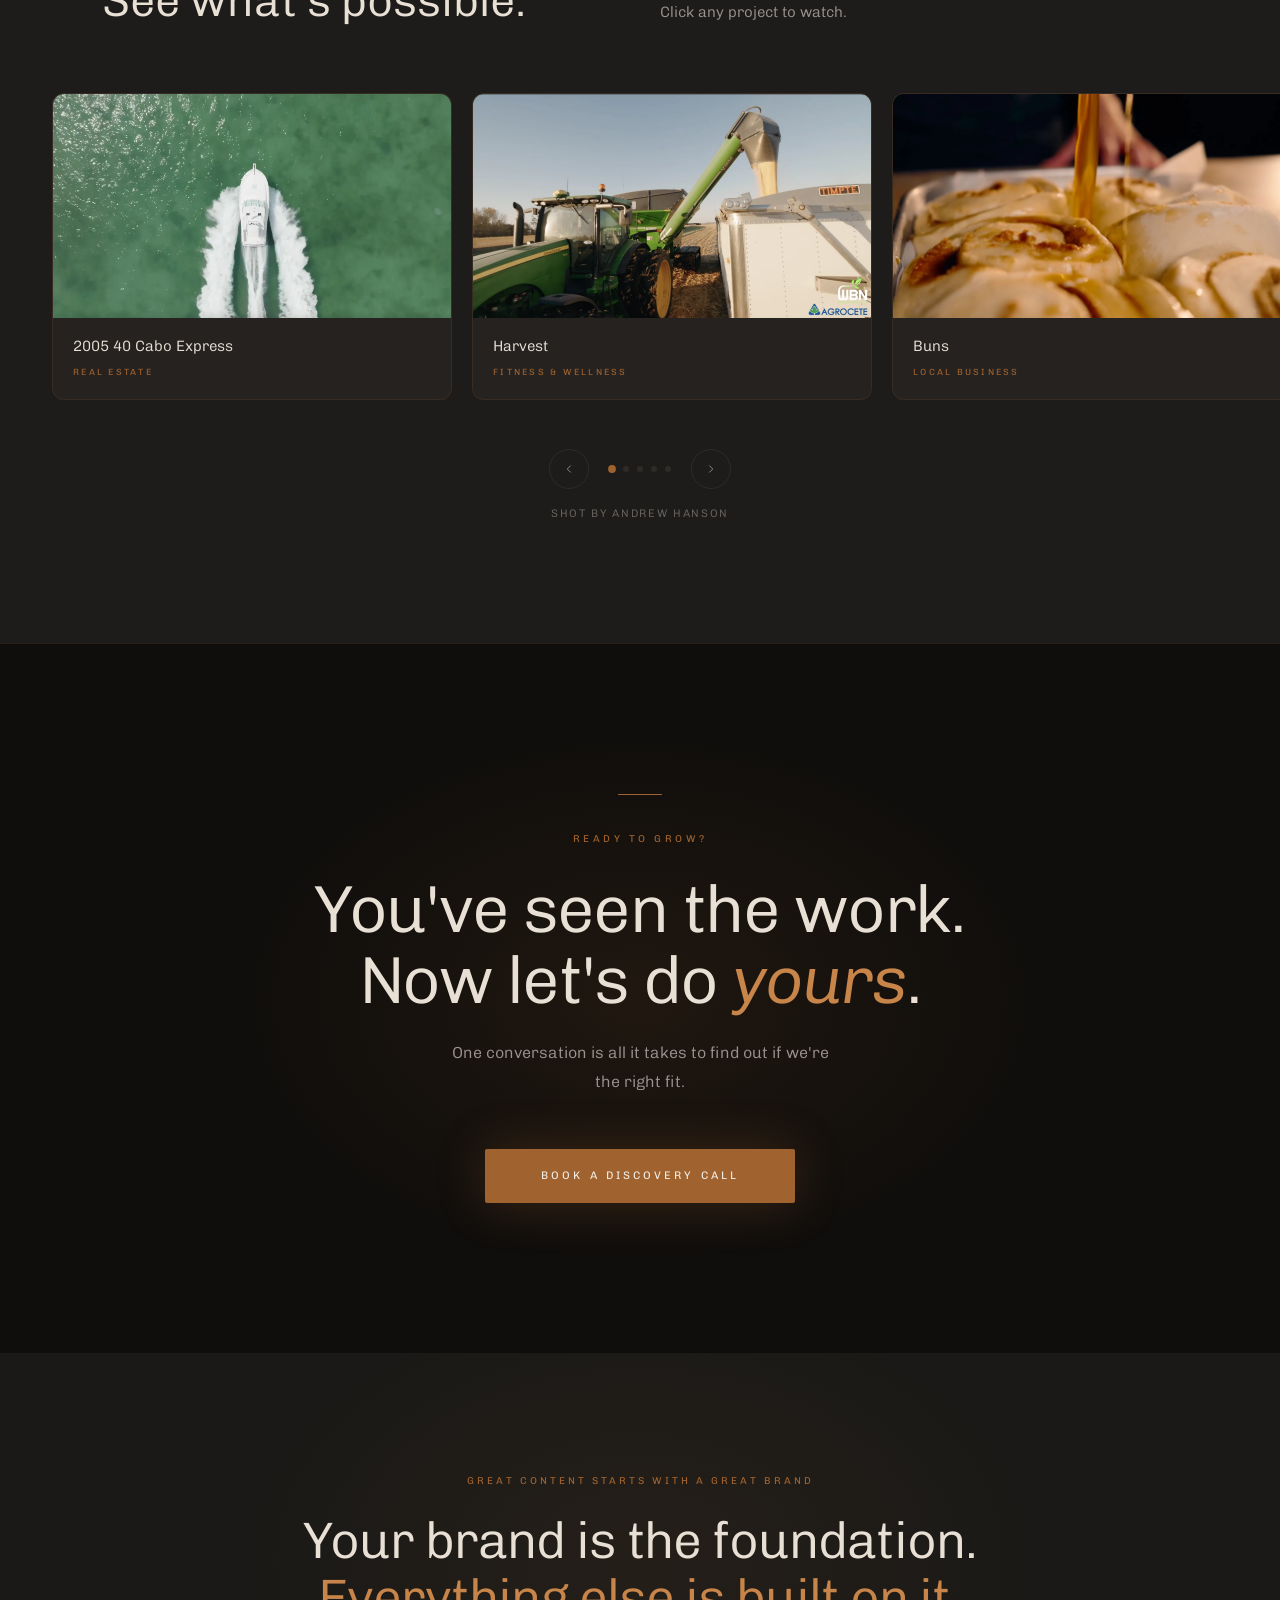
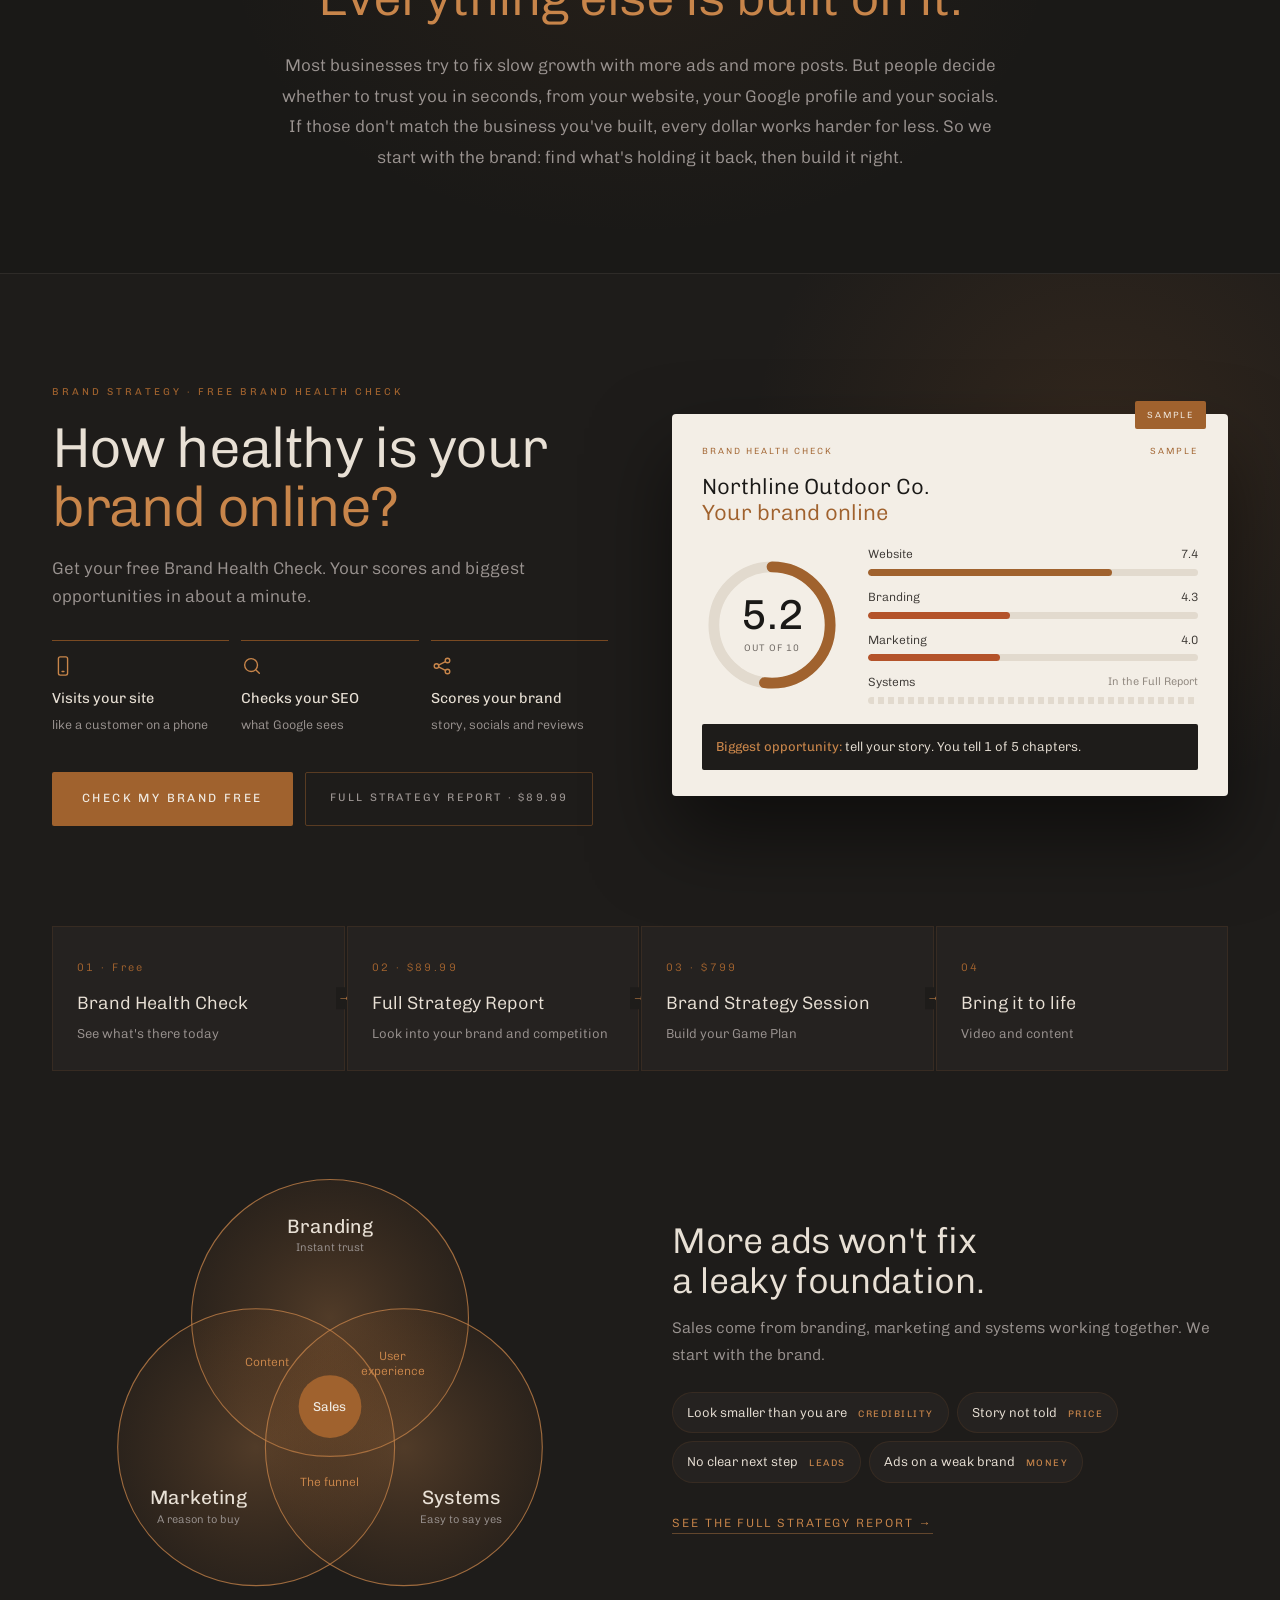
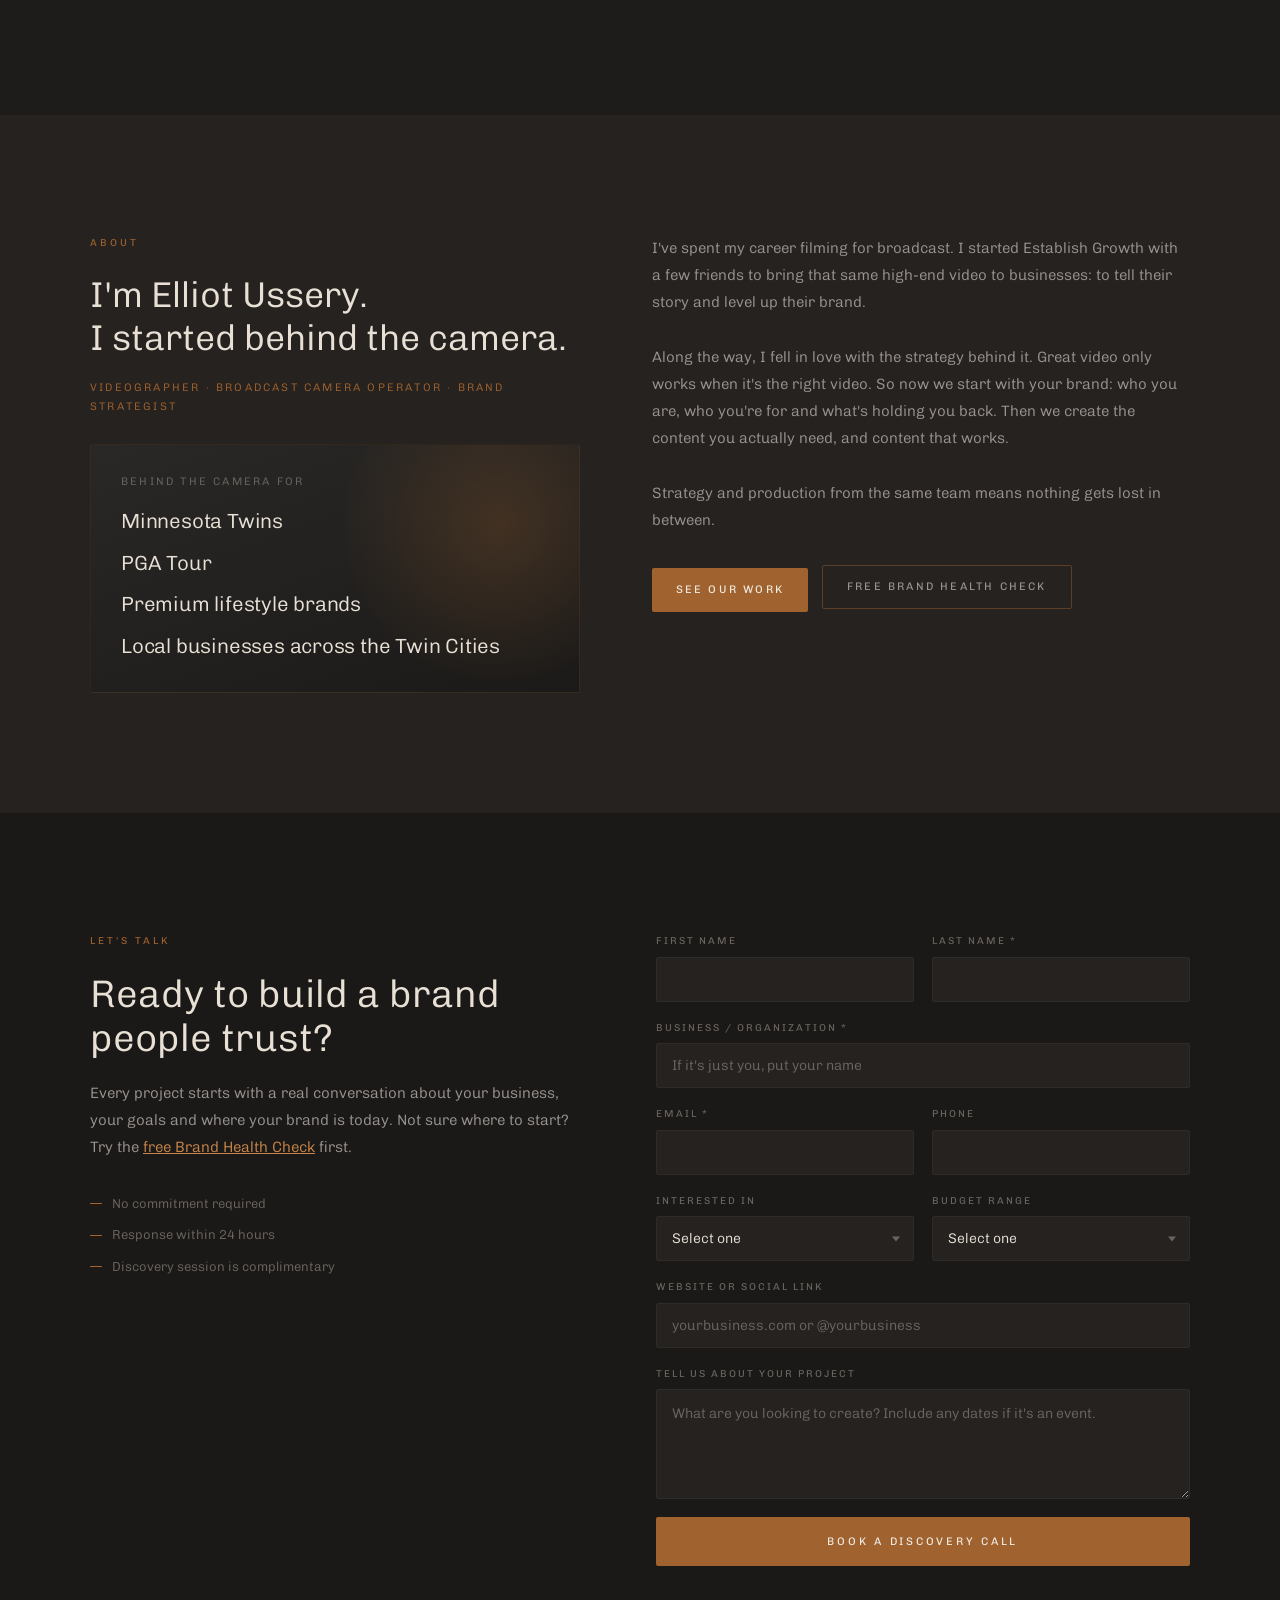
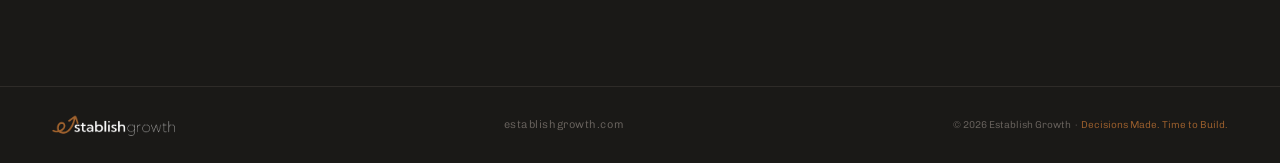
==== commit 0141b56c: "New Services: four paths, track pages, Partnership Program; homepage menu and form updated Co-Author" ====
--- a/index.html
+++ b/index.html
@@ -1726,7 +1726,7 @@
   </a>
   <div class="nav-right">
     <ul class="nav-links">
-      <li><a href="services.html">Creative Content</a></li>
+      <li><a href="/services">Services</a></li>
       <li><a href="#work">Work</a></li>
       <li><a href="#strategy">Brand Strategy</a></li>
       <li><a href="#about">About</a></li>
@@ -1740,7 +1740,7 @@
 </nav>
 
 <div class="mobile-menu" id="mobileMenu">
-  <a href="services.html" class="mob-link">Creative Content</a>
+  <a href="/services" class="mob-link">Services</a>
   <a href="#work" class="mob-link">Work</a>
   <a href="#strategy" class="mob-link">Brand Strategy</a>
   <a href="#about" class="mob-link">About</a>
@@ -2050,7 +2050,7 @@
       <a class="bs-step fade-up" href="digital-presence-review.html"><span>01 · Free</span><h3>Brand Health Check</h3><p>See what's there today</p></a>
       <a class="bs-step fade-up" href="brand-strategy-report.html"><span>02 · $89.99</span><h3>Full Strategy Report</h3><p>Look into your brand and competition</p></a>
       <a class="bs-step fade-up" href="brand-strategy-report.html#session"><span>03 · $799</span><h3>Brand Strategy Session</h3><p>Build your Game Plan</p></a>
-      <a class="bs-step fade-up" href="services.html"><span>04</span><h3>Bring it to life</h3><p>Video and content</p></a>
+      <a class="bs-step fade-up" href="/services"><span>04</span><h3>Bring it to life</h3><p>Video and content</p></a>
     </div>
 
     <div class="bs-venn-row">
@@ -2183,9 +2183,11 @@
               <select class="form-select" id="eg-interest" name="Rating">
                 <option value="-None-">Select one</option>
                 <option value="Not sure yet" data-label="Brand Strategy">Brand Strategy</option>
-                <option value="Brand Story Content">Brand Story Content</option>
-                <option value="Marketing Content">Marketing Content</option>
-                <option value="Event Content">Event Content</option>
+                <option value="Brand Story Content">Brand Track</option>
+                <option value="Marketing Content">Marketing Track</option>
+                <option value="Not sure yet" data-label="Trust Track">Trust Track</option>
+                <option value="Event Content">Event Track</option>
+                <option value="Not sure yet" data-label="Partnership Program">Partnership Program</option>
                 <option value="Not sure yet">Not sure yet</option>
               </select>
             </div>
@@ -2453,7 +2455,7 @@
       const site = document.getElementById('eg-website');
       const sel = document.getElementById('eg-interest');
       const extra = [];
-      if (sel.selectedOptions[0] && sel.selectedOptions[0].dataset.label) extra.push('[Interested in: Brand Strategy]');
+      if (sel.selectedOptions[0] && sel.selectedOptions[0].dataset.label) extra.push('[Interested in: '+sel.selectedOptions[0].dataset.label+']');
       if (site && site.value.trim()) extra.push('Website: ' + site.value.trim());
       if (extra.length) desc.value = extra.join('\n') + (desc.value.trim() ? '\n\n' + desc.value : '');
       btn.disabled = true;
